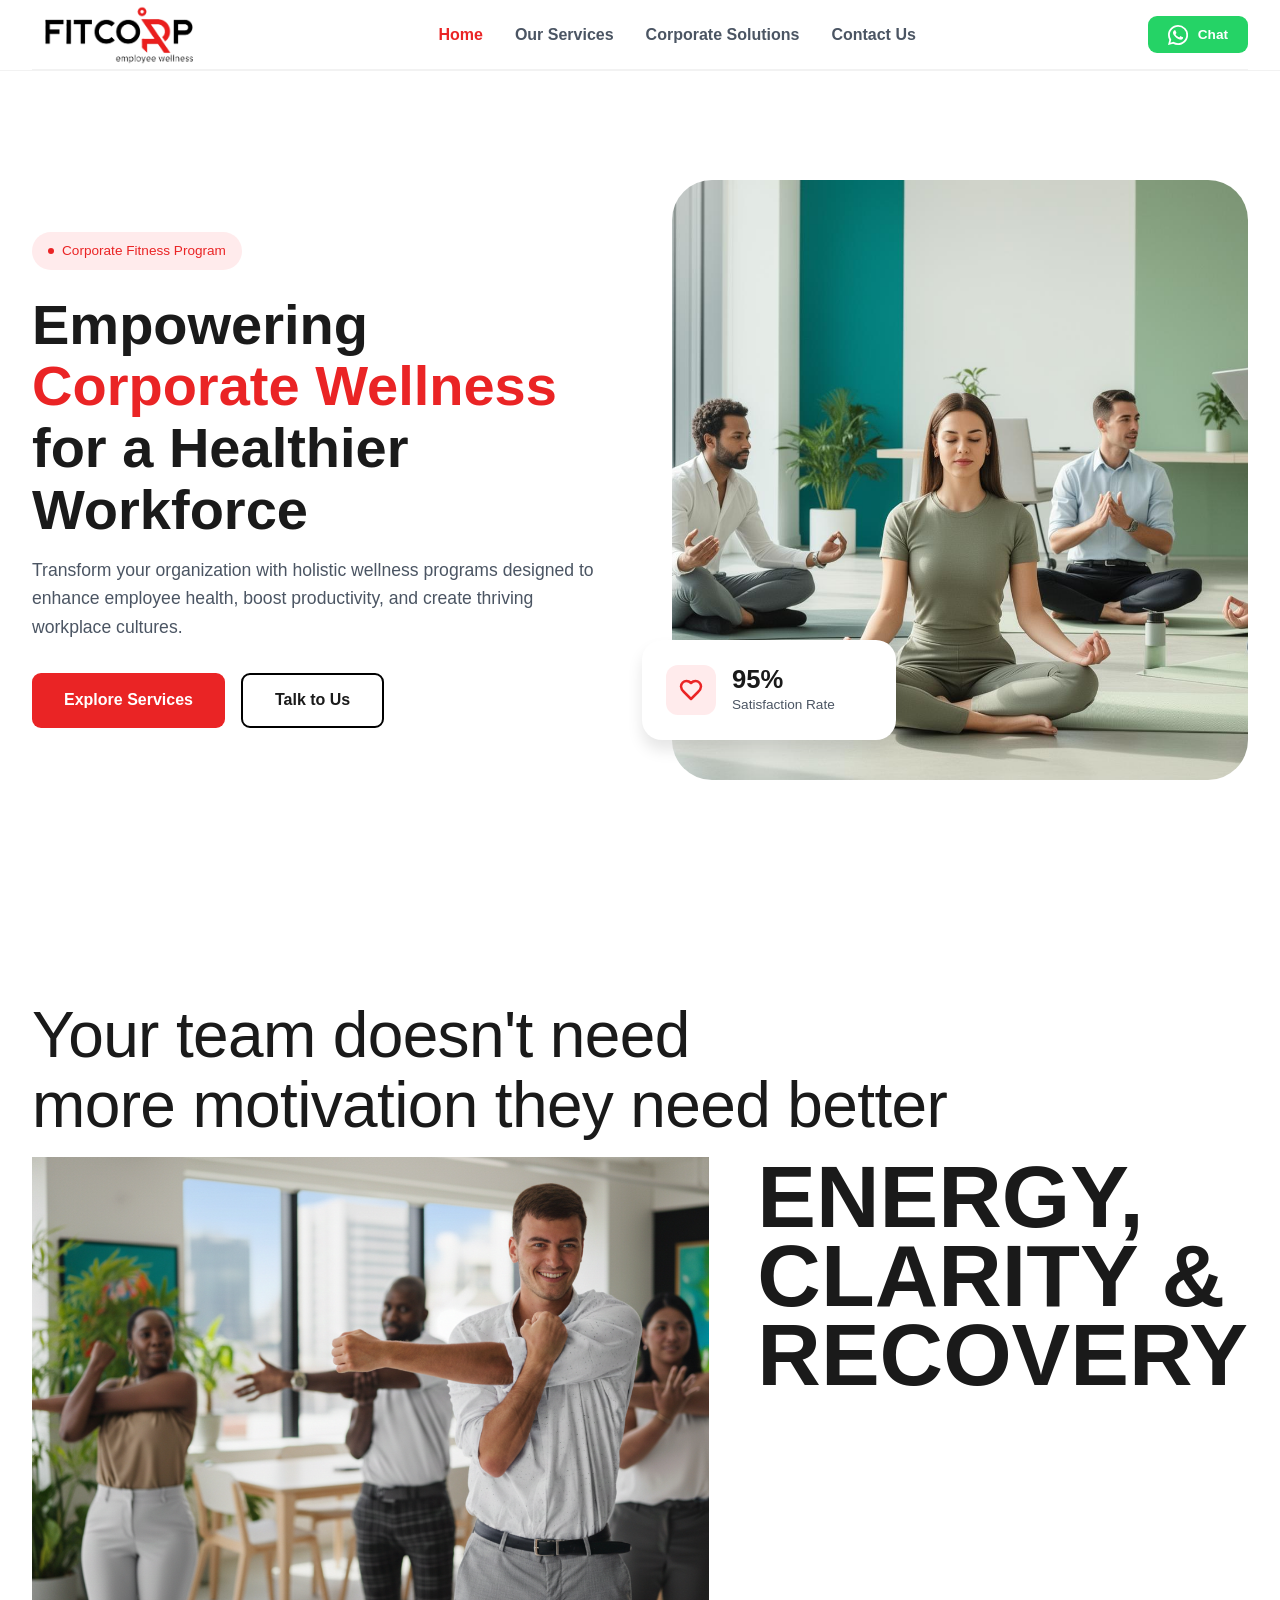
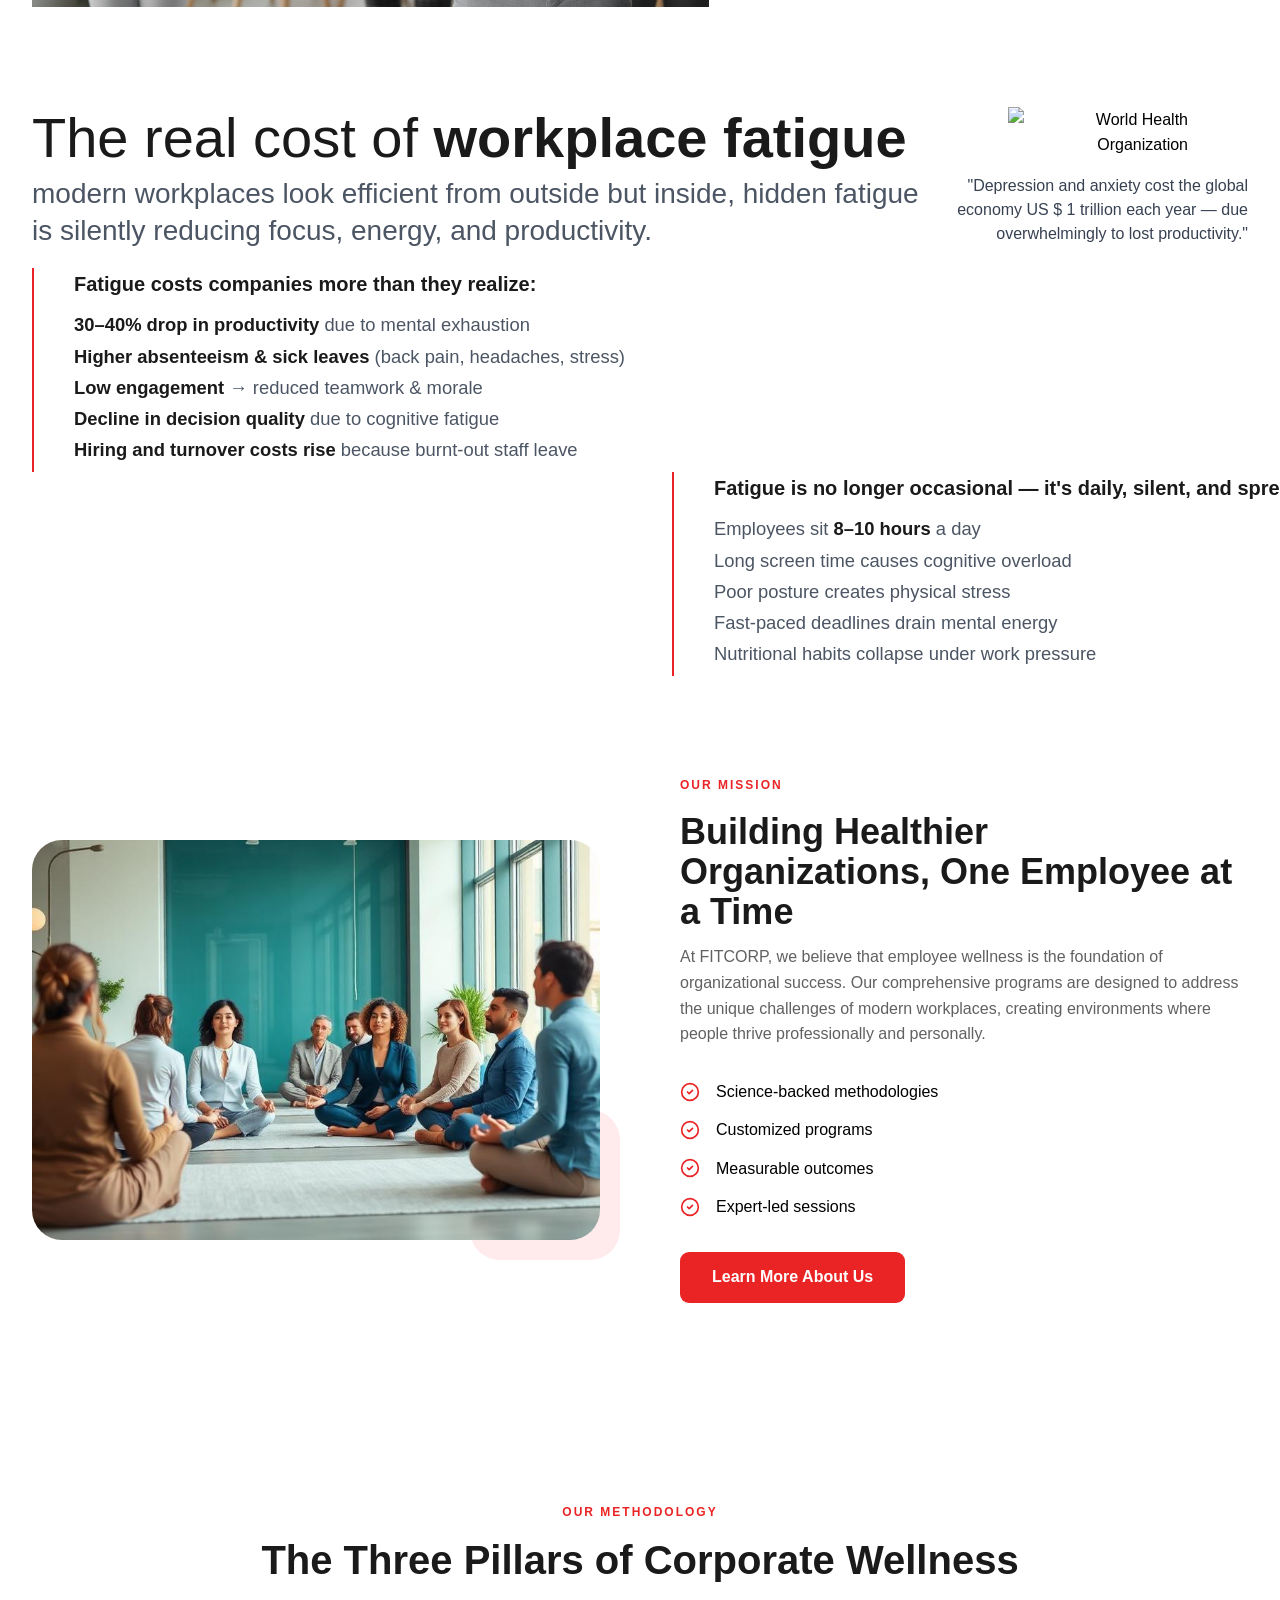
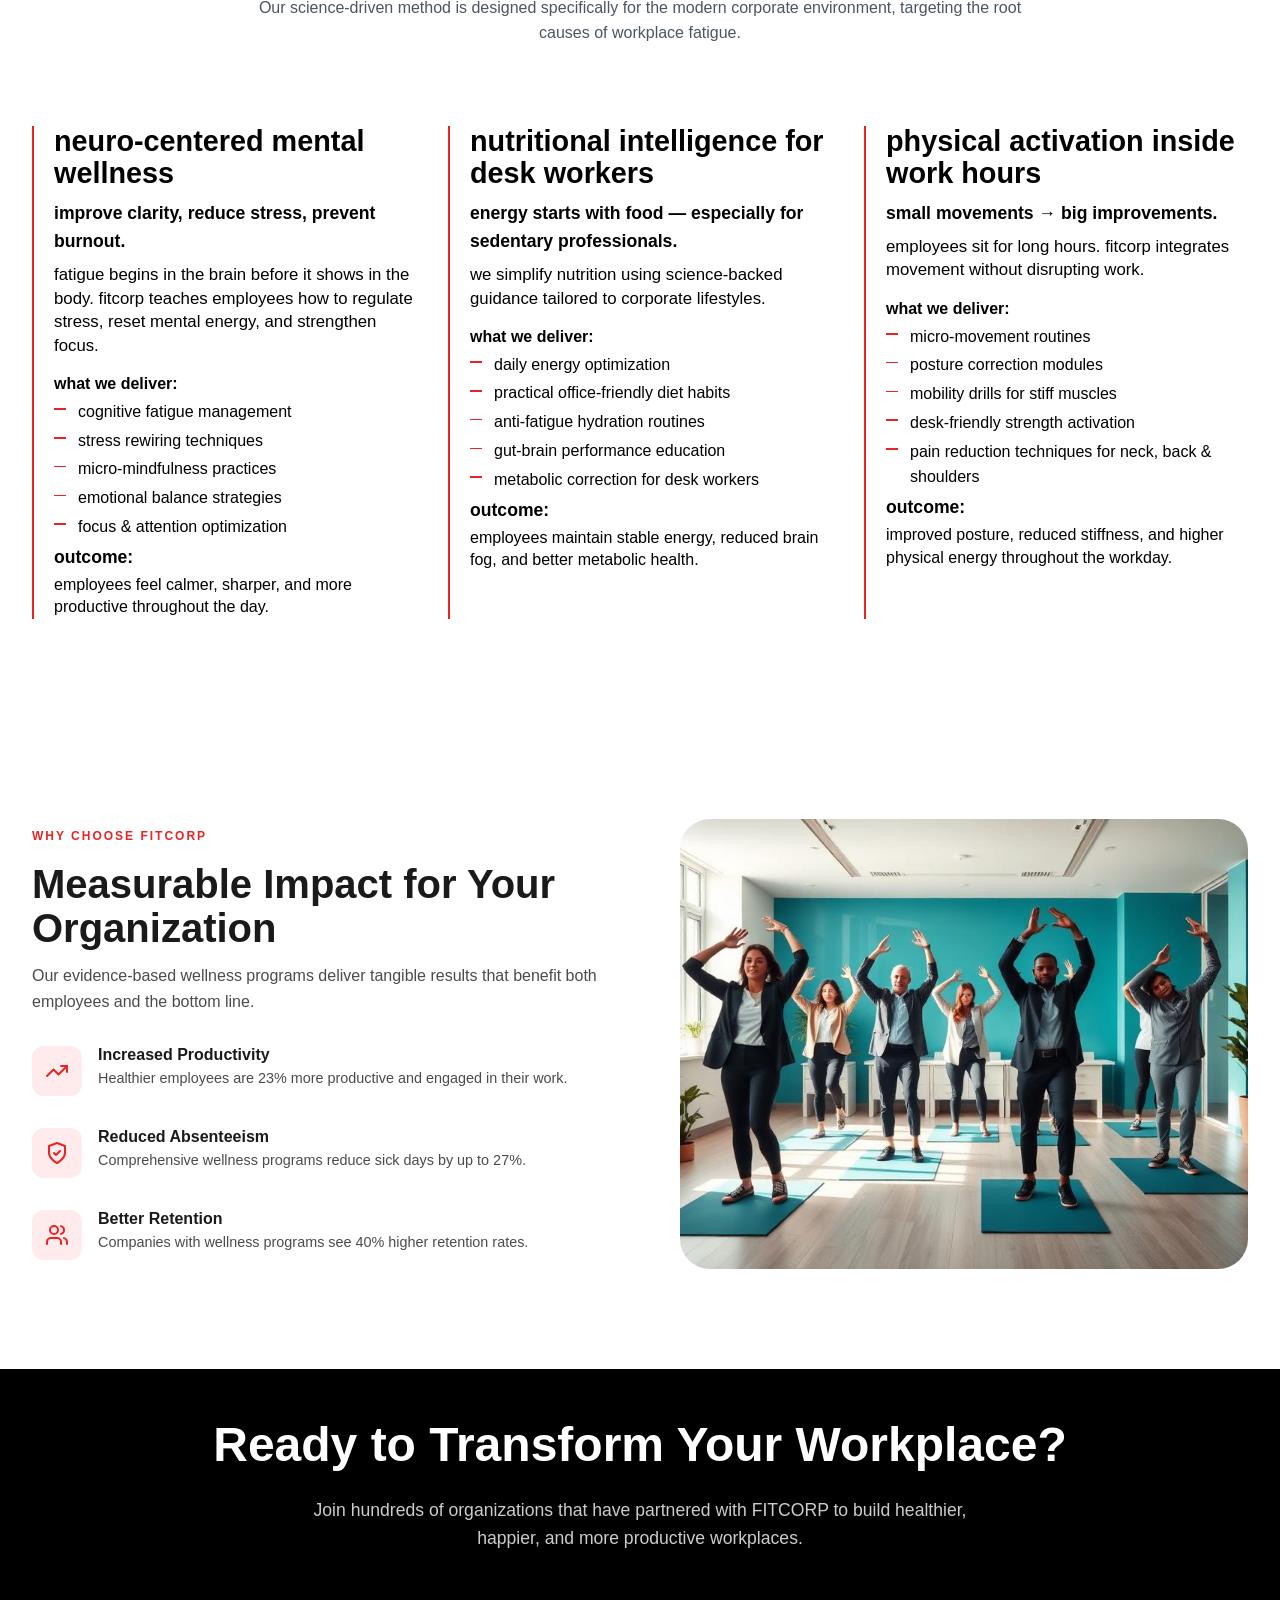
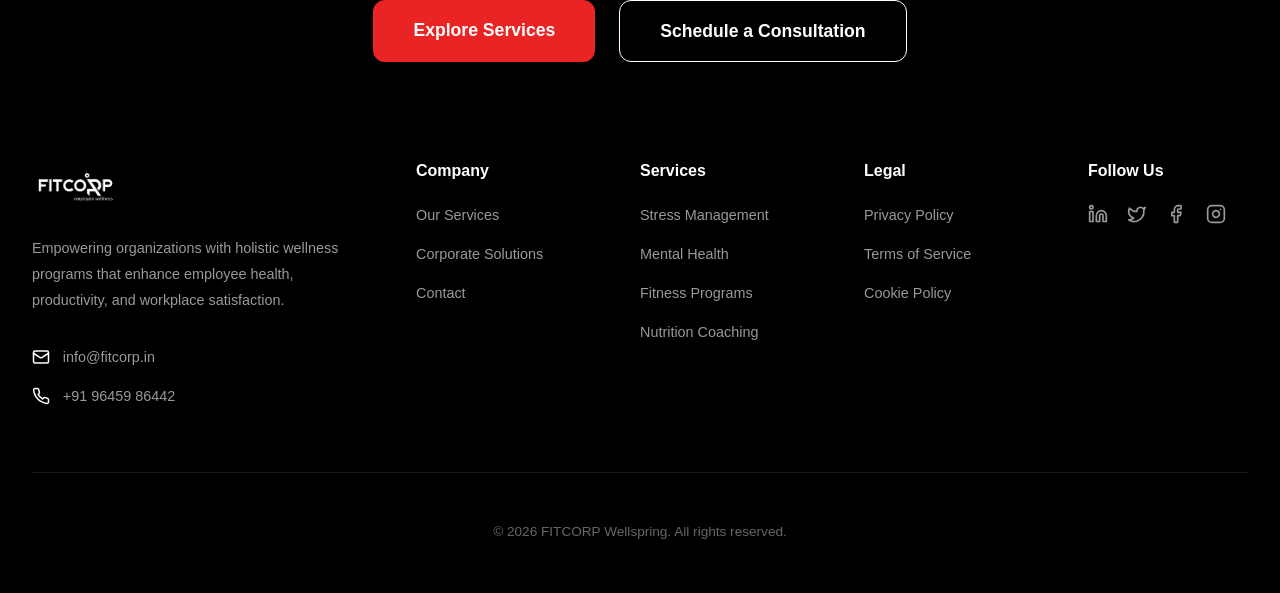
==== index.html @ 0a9ea5e2 "changes implemented" ====
<!DOCTYPE html>
<html lang="en">
  <head>
    <meta charset="UTF-8" />
    <meta name="viewport" content="width=device-width, initial-scale=1.0" />
    <title>FITCORP Wellspring | Premium Corporate Wellness</title>
    <meta
      name="description"
      content="Empowering Corporate Wellness for a healthier, more productive workforce. Holistic programs designed for thriving workplace cultures."
    />
    <link rel="preconnect" href="https://rsms.me/">
    <link rel="stylesheet" href="https://rsms.me/inter/inter.css">
    <link rel="stylesheet" href="index.css" />
  </head>
  <body>
    <!-- Header -->
    <header>
      <div class="container">
        <nav>
          <a href="#" class="logo">
           <img src="assets/logo.png" alt="FITCORP Wellspring Logo">
          </a>
                <ul class="nav-links" id="navLinks">
                    <li><a href="index.html" class="active">Home</a></li>
                     
                    <li><a href="services.html">Our Services</a></li>
                    <li><a href="corporate-solutions.html">Corporate Solutions</a></li>
                    <li><a href="contact.html">Contact Us</a></li>
                    <li class="mobile-only"><a href="https://wa.me/919645986442" class="whatsapp-btn" style="margin-top: 1rem;">
                        <svg xmlns="http://www.w3.org/2000/svg" width="20" height="20" viewBox="0 0 24 24" fill="currentColor"><path d="M17.472 14.382c-.297-.149-1.758-.867-2.03-.967-.273-.099-.471-.148-.67.15-.197.297-.767.966-.94 1.164-.173.199-.347.223-.644.075-.297-.15-1.255-.463-2.39-1.475-.883-.788-1.48-1.761-1.653-2.059-.173-.297-.018-.458.13-.606.134-.133.298-.347.446-.52.149-.174.198-.298.298-.497.099-.198.05-.371-.025-.52-.075-.149-.669-1.612-.916-2.207-.242-.579-.487-.5-.669-.51-.173-.008-.371-.01-.57-.01-.198 0-.52.074-.792.372-.272.297-1.04 1.016-1.04 2.479 0 1.462 1.065 2.875 1.213 3.074.149.198 2.096 3.2 5.077 4.487.709.306 1.262.489 1.694.625.712.227 1.36.195 1.871.118.571-.085 1.758-.719 2.006-1.413.248-.694.248-1.289.173-1.413-.074-.124-.272-.198-.57-.347m-5.421 7.403h-.004a9.87 9.87 0 01-5.031-1.378l-.361-.214-3.741.982.998-3.648-.235-.374a9.86 9.86 0 01-1.51-5.26c.001-5.45 4.436-9.884 9.888-9.884 2.64 0 5.122 1.03 6.988 2.898a9.825 9.825 0 012.893 6.994c-.003 5.45-4.437 9.884-9.885 9.884m8.413-18.297A11.815 11.815 0 0012.05 0C5.414 0 .018 5.393 0 12.031c0 2.122.541 4.194 1.571 6.042L0 24l6.102-1.601a11.75 11.75 0 005.944 1.601c.002 0 .004 0 .006 0 6.634 0 12.032-5.393 12.034-12.031a11.77 11.77 0 00-3.417-8.481"/></svg>
                        Chat
                    </a></li>
                </ul>
                <div class="menu-btn" id="menuBtn">
                    <svg xmlns="http://www.w3.org/2000/svg" width="24" height="24" viewBox="0 0 24 24" fill="none" stroke="currentColor" stroke-width="2" stroke-linecap="round" stroke-linejoin="round" class="lucide lucide-menu"><line x1="4" x2="20" y1="12" y2="12"/><line x1="4" x2="20" y1="6" y2="6"/><line x1="4" x2="20" y1="18" y2="18"/></svg>
                </div>
          <a href="https://wa.me/919645986442" class="whatsapp-btn">
            <svg xmlns="http://www.w3.org/2000/svg" width="20" height="20" viewBox="0 0 24 24" fill="currentColor"><path d="M17.472 14.382c-.297-.149-1.758-.867-2.03-.967-.273-.099-.471-.148-.67.15-.197.297-.767.966-.94 1.164-.173.199-.347.223-.644.075-.297-.15-1.255-.463-2.39-1.475-.883-.788-1.48-1.761-1.653-2.059-.173-.297-.018-.458.13-.606.134-.133.298-.347.446-.52.149-.174.198-.298.298-.497.099-.198.05-.371-.025-.52-.075-.149-.669-1.612-.916-2.207-.242-.579-.487-.5-.669-.51-.173-.008-.371-.01-.57-.01-.198 0-.52.074-.792.372-.272.297-1.04 1.016-1.04 2.479 0 1.462 1.065 2.875 1.213 3.074.149.198 2.096 3.2 5.077 4.487.709.306 1.262.489 1.694.625.712.227 1.36.195 1.871.118.571-.085 1.758-.719 2.006-1.413.248-.694.248-1.289.173-1.413-.074-.124-.272-.198-.57-.347m-5.421 7.403h-.004a9.87 9.87 0 01-5.031-1.378l-.361-.214-3.741.982.998-3.648-.235-.374a9.86 9.86 0 01-1.51-5.26c.001-5.45 4.436-9.884 9.888-9.884 2.64 0 5.122 1.03 6.988 2.898a9.825 9.825 0 012.893 6.994c-.003 5.45-4.437 9.884-9.885 9.884m8.413-18.297A11.815 11.815 0 0012.05 0C5.414 0 .018 5.393 0 12.031c0 2.122.541 4.194 1.571 6.042L0 24l6.102-1.601a11.75 11.75 0 005.944 1.601c.002 0 .004 0 .006 0 6.634 0 12.032-5.393 12.034-12.031a11.77 11.77 0 00-3.417-8.481"/></svg>
            Chat
          </a>
        </nav>
      </div>
    </header>

    <!-- Hero Section -->
    <section class="hero">
      <div class="container">
        <div class="hero-grid">
          <div class="hero-content">
            <div class="hero-badge">
              <span class="dot"></span>
              Corporate Fitness Program
            </div>
            <h1>
              Empowering
              <span class="text-primary">Corporate Wellness</span> for a
              Healthier Workforce
            </h1>
            <p style="font-size: 1.1rem; color: #4b5563; line-height: 1.6; max-width: 600px; margin-bottom: 2rem;">
Transform your organization with holistic wellness programs designed to enhance employee health, boost productivity, and create thriving workplace cultures.            </p>
            <div class="hero-btns">
              <a href="/services.html" class="btn btn-primary">Explore Services</a>
              <a href="/contact.html" class="btn btn-outline"
                >Talk to Us</a
              >
            </div>
          </div>
          <div class="hero-img-column" style="position: relative">
            <div class="hero-img-wrapper" style="border-radius: 40px; overflow: hidden; box-shadow: var(--shadow-xl);">
              <img
                src="assets/meditation.png"
                alt="Modern Corporate Office"
                class="hero-img"
                style="height: 600px; width: 100%; object-fit: cover;"
              />
            </div>
            
            <!-- Floating Card 1: Bottom Left -->
            <div class="floating-card" style="bottom: 40px; left: -30px;">
              <div class="stat-icon">
                <svg
                  xmlns="http://www.w3.org/2000/svg"
                  width="24"
                  height="24"
                  viewBox="0 0 24 24"
                  fill="none"
                  stroke="currentColor"
                  stroke-width="2.5"
                  stroke-linecap="round"
                  stroke-linejoin="round"
                  class="lucide lucide-heart"
                >
                  <path
                    d="M19 14c1.49-1.46 3-3.21 3-5.5A5.5 5.5 0 0 0 16.5 3c-1.76 0-3 .5-4.5 2-1.5-1.5-2.74-2-4.5-2A5.5 5.5 0 0 0 2 8.5c0 2.3 1.5 4.05 3 5.5l7 7Z"
                  />
                </svg>
              </div>
              <div style="min-width: 140px;">
                <p style="font-size: 1.6rem; font-weight: 800; margin: 0; color: #1a1a1a; line-height: 1.2;">
                  95%
                </p>
                <p style="font-size: 0.85rem; color: #4b5563; margin: 0; font-weight: 500;">
                  Satisfaction Rate
                </p>
              </div>
            </div>

            <!-- Floating Card 2: Top Right -->
            <!-- <div class="floating-card" style="top: 40px; right: -30px; bottom: auto; left: auto; animation-delay: -2s;">
              <div class="stat-icon" style="background: #ecfdf5; color: #059669;">
                <svg xmlns="http://www.w3.org/2000/svg" width="24" height="24" viewBox="0 0 24 24" fill="none" stroke="currentColor" stroke-width="2.5" stroke-linecap="round" stroke-linejoin="round" class="lucide lucide-check-circle-2"><path d="M12 22c5.523 0 10-4.477 10-10S17.523 2 12 2 2 6.477 2 12s4.477 10 10 10z"/><path d="m9 12 2 2 4-4"/></svg>
              </div>
              <div style="min-width: 140px;">
                <p style="font-size: 1.6rem; font-weight: 800; margin: 0; color: #1a1a1a; line-height: 1.2;">
                  500+
                </p>
                <p style="font-size: 0.85rem; color: #4b5563; margin: 0; font-weight: 500;">
                  Wellness Programs
                </p>
              </div>
            </div> -->
          </div>
        </div>
      </div>
    </section>

    <!-- Motivation Section -->
    <section class="motivation-section">
      <div class="container">
        <div class="motivation-header">
          <p class="motivation-subtitle">Your team doesn't need <br/> more motivation they need better</p>
        </div>
        <div class="motivation-grid">
          <div class="motivation-image-wrapper">
            <img src="assets/officeFitness.png" alt="Team Stretching" class="motivation-image" />
          </div>
          <div class="motivation-content">
            <h2 class="motivation-title">
              ENERGY,<br />
              CLARITY &<br />
              RECOVERY
            </h2>
          </div>
        </div>
        <!-- <div class="motivation-footer">
          <img src="assets/logo.png" alt="FITCORP Logo" class="motivation-small-logo" />
        </div> -->
      </div>
    </section>

    <!-- Fatigue Section -->
    <section class="fatigue-section">
      <div class="container">
        <div class="fatigue-grid">
          <div class="fatigue-main">
            <h1>The real cost of <span>workplace fatigue</span></h1>
            <p class="fatigue-subtitle">
              modern workplaces look efficient from outside but inside, hidden fatigue is silently reducing focus, energy, and productivity.
            </p>
            
            <div class="fatigue-content-block" style="width: 100%; flex-direction: column; display: flex; align-items: right; justify-content: right; align-self: right; justify-self: right;">
              <span class="block-title">Fatigue costs companies more than they realize:</span>
              <p><strong>30–40% drop in productivity</strong> due to mental exhaustion</p>
              <p><strong>Higher absenteeism & sick leaves</strong> (back pain, headaches, stress)</p>
              <p><strong>Low engagement</strong> &rarr; reduced teamwork & morale</p>
              <p><strong>Decline in decision quality</strong> due to cognitive fatigue</p>
              <p><strong>Hiring and turnover costs rise</strong> because burnt-out staff leave</p>
            </div>
          </div>
          
          <div class="fatigue-aside">
            <div class="who-box">
              <img src="https://upload.wikimedia.org/wikipedia/commons/thumb/c/c2/WHO_logo.svg/1200px-WHO_logo.svg.png" alt="World Health Organization" class="who-logo">
              <p class="who-quote">
                "Depression and anxiety cost the global economy US $ 1 trillion each year — due overwhelmingly to lost productivity."
              </p>
            </div>
            
          
          </div>
        </div>
        <div class="fatigue-content-block-2">
        <span class="block-title">Fatigue is no longer occasional — it's daily, silent, and spreading.</span>
        <p>Employees sit <strong>8–10 hours</strong> a day</p>
        <p>Long screen time causes cognitive overload</p>
        <p>Poor posture creates physical stress</p>
        <p>Fast-paced deadlines drain mental energy</p>
        <p>Nutritional habits collapse under work pressure</p>
      </div>
        </div>
    </section>

    <section id="about" class="section">
      <div class="container">
        <div class="mission-grid">
          <div class="mission-img-wrapper" style="position: relative">
            <img
              src="assets/meditation2.png"
              alt="Corporate Meditation"
              class="mission-img"
            />
            <div
              class="mission-decoration"
              style="
                position: absolute;
                bottom: -20px;
                right: -20px;
                width: 150px;
                height: 150px;
                background: var(--primary-light);
                border-radius: 30px;
                z-index: -1;
              "
            ></div>
          </div>
          <div class="mission-content">
            <span class="badge">Our Mission</span>
            <h2 class="mission-title">Building Healthier Organizations, One Employee at a Time</h2>
            <p class="mission-content-description text-muted">
             At FITCORP, we believe that employee wellness is the foundation of organizational success. Our comprehensive programs are designed to address the unique challenges of modern workplaces, creating environments where people thrive professionally and personally.
            </p>
            <ul class="check-list">
              <li class="check-item">
                <svg
                  xmlns="http://www.w3.org/2000/svg"
                  width="20"
                  height="20"
                  viewBox="0 0 24 24"
                  fill="none"
                  stroke="currentColor"
                  stroke-width="2"
                  stroke-linecap="round"
                  stroke-linejoin="round"
                  class="lucide lucide-check-circle-2"
                >
                  <path
                    d="M12 22c5.523 0 10-4.477 10-10S17.523 2 12 2 2 6.477 2 12s4.477 10 10 10z"
                  />
                  <path d="m9 12 2 2 4-4" />
                </svg>
                Science-backed methodologies
              </li>
              <li class="check-item">
                <svg
                  xmlns="http://www.w3.org/2000/svg"
                  width="20"
                  height="20"
                  viewBox="0 0 24 24"
                  fill="none"
                  stroke="currentColor"
                  stroke-width="2"
                  stroke-linecap="round"
                  stroke-linejoin="round"
                  class="lucide lucide-check-circle-2"
                >
                  <path
                    d="M12 22c5.523 0 10-4.477 10-10S17.523 2 12 2 2 6.477 2 12s4.477 10 10 10z"
                  />
                  <path d="m9 12 2 2 4-4" />
                </svg>
                Customized programs
              </li>
              <li class="check-item">
                <svg
                  xmlns="http://www.w3.org/2000/svg"
                  width="20"
                  height="20"
                  viewBox="0 0 24 24"
                  fill="none"
                  stroke="currentColor"
                  stroke-width="2"
                  stroke-linecap="round"
                  stroke-linejoin="round"
                  class="lucide lucide-check-circle-2"
                >
                  <path
                    d="M12 22c5.523 0 10-4.477 10-10S17.523 2 12 2 2 6.477 2 12s4.477 10 10 10z"
                  />
                  <path d="m9 12 2 2 4-4" />
                </svg>
                Measurable outcomes
              </li>
              <li class="check-item">
                <svg
                  xmlns="http://www.w3.org/2000/svg"
                  width="20"
                  height="20"
                  viewBox="0 0 24 24"
                  fill="none"
                  stroke="currentColor"
                  stroke-width="2"
                  stroke-linecap="round"
                  stroke-linejoin="round"
                  class="lucide lucide-check-circle-2"
                >
                  <path
                    d="M12 22c5.523 0 10-4.477 10-10S17.523 2 12 2 2 6.477 2 12s4.477 10 10 10z"
                  />
                  <path d="m9 12 2 2 4-4" />
                </svg>
                Expert-led sessions
              </li>
            </ul>
            <a href="/contact.html" class="btn btn-primary">Learn More About Us</a>
          </div>
        </div>
      </div>
    </section>

    <!-- Pillars Section -->
    <section id="pillars" class="section pillars">
      <div class="container">
        <div class="section-header">
          <span class="badge">Our Methodology</span>
          <h2>The Three Pillars of Corporate Wellness</h2>
          <p class="pillar-description" style="font-weight: 300; color: #4b5563;">
            Our science-driven method is designed specifically for the modern corporate environment, targeting the root causes of workplace fatigue.
          </p>
        </div>
        
        <div class="method-grid">
          <!-- Pillar 1: Mental Wellness -->
          <div class="method-block">
            <h3 class="method-header">neuro-centered mental wellness</h3>
            <span class="method-tagline">improve clarity, reduce stress, prevent burnout.</span>
            <p class="method-description">
              fatigue begins in the brain before it shows in the body. fitcorp teaches employees how to regulate stress, reset mental energy, and strengthen focus.
            </p>
            
            <span class="deliver-label">what we deliver:</span>
            <ul class="method-list">
              <li>cognitive fatigue management</li>
              <li>stress rewiring techniques</li>
              <li>micro-mindfulness practices</li>
              <li>emotional balance strategies</li>
              <li>focus & attention optimization</li>
            </ul>
            
            <div class="method-outcome-box">
              <span class="method-label">outcome:</span>
              <p class="method-outcome-text">employees feel calmer, sharper, and more productive throughout the day.</p>
            </div>
          </div>

          <!-- Pillar 2: Nutritional Intelligence -->
          <div class="method-block">
            <h3 class="method-header">nutritional intelligence for desk workers</h3>
            <span class="method-tagline">energy starts with food — especially for sedentary professionals.</span>
            <p class="method-description">
              we simplify nutrition using science-backed guidance tailored to corporate lifestyles.
            </p>
            
            <span class="deliver-label">what we deliver:</span>
            <ul class="method-list">
              <li>daily energy optimization</li>
              <li>practical office-friendly diet habits</li>
              <li>anti-fatigue hydration routines</li>
              <li>gut-brain performance education</li>
              <li>metabolic correction for desk workers</li>
            </ul>
            
            <div class="method-outcome-box">
              <span class="method-label">outcome:</span>
              <p class="method-outcome-text">employees maintain stable energy, reduced brain fog, and better metabolic health.</p>
            </div>
          </div>

          <!-- Pillar 3: Physical Activation -->
          <div class="method-block">
            <h3 class="method-header">physical activation inside work hours</h3>
            <span class="method-tagline">small movements &rarr; big improvements.</span>
            <p class="method-description">
              employees sit for long hours. fitcorp integrates movement without disrupting work.
            </p>
            
            <span class="deliver-label">what we deliver:</span>
            <ul class="method-list">
              <li>micro-movement routines</li>
              <li>posture correction modules</li>
              <li>mobility drills for stiff muscles</li>
              <li>desk-friendly strength activation</li>
              <li>pain reduction techniques for neck, back & shoulders</li>
            </ul>
            
            <div class="method-outcome-box">
              <span class="method-label">outcome:</span>
              <p class="method-outcome-text">improved posture, reduced stiffness, and higher physical energy throughout the workday.</p>
            </div>
          </div>
        </div>
      </div>
    </section>

    <!-- Benefits Section -->
    <section id="services" class="section">
      <div class="container">
        <div class="mission-grid">
          <div class="mission-content">
            <span class="badge">Why Choose FITCORP</span>
            <h2>Measurable Impact for Your Organization</h2>
            <p class="text-muted">
              Our evidence-based wellness programs deliver tangible results that
              benefit both employees and the bottom line.
            </p>
            <div style="margin-top: 2rem">
              <div style="display: flex; gap: 1rem; margin-bottom: 2rem">
                <div class="stat-icon" style="flex-shrink: 0">
                  <svg
                    xmlns="http://www.w3.org/2000/svg"
                    width="24"
                    height="24"
                    viewBox="0 0 24 24"
                    fill="none"
                    stroke="currentColor"
                    stroke-width="2"
                    stroke-linecap="round"
                    stroke-linejoin="round"
                    class="lucide lucide-trending-up"
                  >
                    <polyline points="22 7 13.5 15.5 8.5 10.5 2 17" />
                    <polyline points="16 7 22 7 22 13" />
                  </svg>
                </div>
                <div>
                  <h4 style="margin-bottom: 0.2rem">Increased Productivity</h4>
                  <p class="text-muted" style="font-size: 0.9rem">
                    Healthier employees are 23% more productive and engaged in
                    their work.
                  </p>
                </div>
              </div>
              <div style="display: flex; gap: 1rem; margin-bottom: 2rem">
                <div class="stat-icon" style="flex-shrink: 0">
                  <svg
                    xmlns="http://www.w3.org/2000/svg"
                    width="24"
                    height="24"
                    viewBox="0 0 24 24"
                    fill="none"
                    stroke="currentColor"
                    stroke-width="2"
                    stroke-linecap="round"
                    stroke-linejoin="round"
                    class="lucide lucide-shield"
                  >
                    <path d="M12 22s8-4 8-10V5l-8-3-8 3v7c0 6 8 10 8 10" />
                    <path d="m9 12 2 2 4-4" />
                  </svg>
                </div>
                <div>
                  <h4 style="margin-bottom: 0.2rem">Reduced Absenteeism</h4>
                  <p class="text-muted" style="font-size: 0.9rem">
                    Comprehensive wellness programs reduce sick days by up to
                    27%.
                  </p>
                </div>
              </div>
              <div style="display: flex; gap: 1rem">
                <div class="stat-icon" style="flex-shrink: 0">
                  <svg
                    xmlns="http://www.w3.org/2000/svg"
                    width="24"
                    height="24"
                    viewBox="0 0 24 24"
                    fill="none"
                    stroke="currentColor"
                    stroke-width="2"
                    stroke-linecap="round"
                    stroke-linejoin="round"
                    class="lucide lucide-users"
                  >
                    <path d="M16 21v-2a4 4 0 0 0-4-4H6a4 4 0 0 0-4 4v2" />
                    <circle cx="9" cy="7" r="4" />
                    <path d="M22 21v-2a4 4 0 0 0-3-3.87" />
                    <path d="M16 3.13a4 4 0 0 1 0 7.75" />
                  </svg>
                </div>
                <div>
                  <h4 style="margin-bottom: 0.2rem">Better Retention</h4>
                  <p class="text-muted" style="font-size: 0.9rem">
                    Companies with wellness programs see 40% higher retention
                    rates.
                  </p>
                </div>
              </div>
            </div>
          </div>
          <div class="mission-img-wrapper">
            <img
              src="assets/fitness.png"
              alt="Corporate Fitness"
              class="mission-img"
              style="height: 450px"
            />
          </div>
        </div>
      </div>
    </section>

    <!-- CTA Section -->
    <section id="contact" class="section cta" style="background-color: #000;">
      <div class="container">
        <h2>Ready to Transform Your Workplace?</h2>
        <p>
          Join hundreds of organizations that have partnered with FITCORP to build healthier, happier, and more productive workplaces.
        </p>
        <div class="cta-btns">
          <a href="services.html" class="btn btn-cta-primary">Explore Services</a>
          <a href="contact.html" class="btn btn-cta-outline">Schedule a Consultation</a>
        </div>
      </div>
    </section>

    <!-- Footer -->
    <footer>
      <div class="container">
        <div class="footer-grid">
          <div class="footer-col-main">
            <div class="footer-logo">
              <img src="assets/logo.png" alt="FITCORP Logo" style="filter: brightness(0) invert(1);">
            </div>
            <p class="footer-desc">
              Empowering organizations with holistic wellness programs that enhance employee health, productivity, and workplace satisfaction.
            </p>
            <div class="footer-contact">
              <div class="contact-item">
                <svg xmlns="http://www.w3.org/2000/svg" width="24" height="24" viewBox="0 0 24 24" fill="none" stroke="currentColor" stroke-width="2" stroke-linecap="round" stroke-linejoin="round" class="lucide lucide-mail"><rect width="20" height="16" x="2" y="4" rx="2"/><path d="m22 7-8.97 5.7a1.94 1.94 0 0 1-2.06 0L2 7"/></svg>
                  info@fitcorp.in
              </div>
              <div class="contact-item">
                <svg xmlns="http://www.w3.org/2000/svg" width="24" height="24" viewBox="0 0 24 24" fill="none" stroke="currentColor" stroke-width="2" stroke-linecap="round" stroke-linejoin="round" class="lucide lucide-phone"><path d="M22 16.92v3a2 2 0 0 1-2.18 2 19.79 19.79 0 0 1-8.63-3.07 19.5 19.5 0 0 1-6-6 19.79 19.79 0 0 1-3.07-8.67A2 2 0 0 1 4.11 2h3a2 2 0 0 1 2 1.72 12.84 12.84 0 0 0 .7 2.81 2 2 0 0 1-.45 2.11L8.09 9.91a16 16 0 0 0 6 6l1.27-1.27a2 2 0 0 1 2.11-.45 12.84 12.84 0 0 0 2.81.7A2 2 0 0 1 22 16.92z"/></svg>
                 +91 96459 86442
              </div>
               
            </div>
          </div>

          <div class="footer-col">
            <h4>Company</h4>
            <div class="footer-links">
                
              <a href="services.html">Our Services</a>
              <a href="corporate-solutions.html">Corporate Solutions</a>
              <a href="contact.html">Contact</a>
            </div>
          </div>

          <div class="footer-col">
            <h4>Services</h4>
            <div class="footer-links">
              <a href="#">Stress Management</a>
              <a href="#">Mental Health</a>
              <a href="#">Fitness Programs</a>
              <a href="#">Nutrition Coaching</a>
            </div>
          </div>

          <div class="footer-col">
            <h4>Legal</h4>
            <div class="footer-links">
              <a href="#">Privacy Policy</a>
              <a href="#">Terms of Service</a>
              <a href="#">Cookie Policy</a>
            </div>
          </div>

          <div class="footer-col">
            <h4>Follow Us</h4>
            <div class="social-links">
              <a href="#">
                <svg xmlns="http://www.w3.org/2000/svg" width="20" height="20" viewBox="0 0 24 24" fill="none" stroke="currentColor" stroke-width="2" stroke-linecap="round" stroke-linejoin="round" class="lucide lucide-linkedin"><path d="M16 8a6 6 0 0 1 6 6v7h-4v-7a2 2 0 0 0-2-2 2 2 0 0 0-2 2v7h-4v-7a6 6 0 0 1 6-6z"/><rect width="4" height="12" x="2" y="9"/><circle cx="4" cy="4" r="2"/></svg>
              </a>
              <a href="#">
                <svg xmlns="http://www.w3.org/2000/svg" width="20" height="20" viewBox="0 0 24 24" fill="none" stroke="currentColor" stroke-width="2" stroke-linecap="round" stroke-linejoin="round" class="lucide lucide-twitter"><path d="M22 4s-.7 2.1-2 3.4c1.6 10-9.4 17.3-18 11.6 2.2.1 4.4-.6 6-2C3 15.5.5 9.6 3 5c2.2 2.6 5.6 4.1 9 4-.9-4.2 4-6.6 7-3.8 1.1 0 3-1.2 3-1.2z"/></svg>
              </a>
              <a href="#">
                <svg xmlns="http://www.w3.org/2000/svg" width="20" height="20" viewBox="0 0 24 24" fill="none" stroke="currentColor" stroke-width="2" stroke-linecap="round" stroke-linejoin="round" class="lucide lucide-facebook"><path d="M18 2h-3a5 5 0 0 0-5 5v3H7v4h3v8h4v-8h3l1-4h-4V7a1 1 0 0 1 1-1h3z"/></svg>
              </a>
              <a href="#">
                <svg xmlns="http://www.w3.org/2000/svg" width="20" height="20" viewBox="0 0 24 24" fill="none" stroke="currentColor" stroke-width="2" stroke-linecap="round" stroke-linejoin="round" class="lucide lucide-instagram"><rect width="20" height="20" x="2" y="2" rx="5" ry="5"/><path d="M16 11.37A4 4 0 1 1 12.63 8 4 4 0 0 1 16 11.37z"/><line x1="17.5" x2="17.51" y1="6.5" y2="6.5"/></svg>
              </a>
            </div>
          </div>
        </div>

        <div class="footer-bottom">
          <p>© 2026 FITCORP Wellspring. All rights reserved.</p>
        </div>
      </div>
    </footer>
    <script>
        const menuBtn = document.getElementById('menuBtn');
        const navLinks = document.getElementById('navLinks');

        menuBtn.addEventListener('click', () => {
            navLinks.classList.toggle('active');
        });

        // Close menu when clicking outside
        document.addEventListener('click', (e) => {
            if (!menuBtn.contains(e.target) && !navLinks.contains(e.target)) {
                navLinks.classList.remove('active');
            }
        });
    </script>
  </body>
</html>
---- index.css ----
:root {
  font-family: Inter, sans-serif;
  font-feature-settings: 'liga' 1, 'calt' 1; /* fix for Chrome */
  --primary: #ea2425; /* fitcorp Red */
  --primary-light: #ffebec;
  --secondary: #1a1a1a;
  --text-main: #333333;
  --text-muted: #938e8e;
  --bg-light: #f7f7f7;
  --white: #ffffff;
  --glass: rgba(255, 255, 255, 0.8);
  --shadow-sm: 0 2px 4px rgba(0, 0, 0, 0.05);
  --shadow-md: 0 4px 6px rgba(0, 0, 0, 0.1);
  --shadow-lg: 0 10px 15px rgba(0, 0, 0, 0.1);
  --transition: all 0.3s ease;
}

@supports (font-variation-settings: normal) {
  :root { font-family: InterVariable, sans-serif; }
}

* {
  margin: 0;
  padding: 0;
  box-sizing: border-box;
}

.text-muted {
    color: var(--text-muted);
    font-weight: 300;
    color: #4c4b4b;
}

body {
  color: var(--text-main);
  background-color: var(--white);
  line-height: 1.6;
  overflow-x: hidden;
}

a {
  text-decoration: none;
  color: inherit;
  transition: var(--transition);
}

ul {
  list-style: none;
}

img {
  max-width: 100%;
  display: block;
}

.container {
  max-width: 1300px;
  margin: 0 auto;
  padding: 0 2rem;
}

/* Typography */
h1,
h2,
h3,
h4 {
  color: var(--secondary);
  line-height: 1.1;
}

h1 {
  font-size: 3.5rem;
  font-weight: 700;
  margin-bottom: 1rem;
}

h2 {
  font-size: 2.5rem;
  font-weight: 600;
  margin-bottom: 0.8rem;
}

h3 {
  font-size: 1.5rem;
  font-weight: 600;
  margin-bottom: 0.5rem;
}

.text-primary {
  color: var(--primary);
}

/* Buttons */
.btn {
  display: inline-flex;
  align-items: center;
  padding: 0.8rem 2rem;
  border-radius: 9px;
  font-weight: 600;
  font-size: 1rem;
  cursor: pointer;
  transition: var(--transition);
  border: none;
}
.get-started {
  display: inline-flex;
  align-items: center;
  padding: 0.5rem 1rem;
  border-radius: 9px;
  font-weight: 500;
  font-size: 0.8rem;
  cursor: pointer;
  transition: var(--transition);
  border: none;
  background-color: var(--primary);
  color: var(--white);
}

.get-started:hover {
  background-color: #ea2425;
  transform: translateY(-1px);
}

.whatsapp-btn {
  display: inline-flex;
  align-items: center;
  gap: 0.6rem;
  padding: 0.5rem 1.25rem;
  border-radius: 9px;
  font-weight: 600;
  font-size: 0.85rem;
  cursor: pointer;
  transition: var(--transition);
  background-color: #25D366; /* WhatsApp Green */
  color: white;
  text-decoration: none;
  border: none;
}

.whatsapp-btn:hover {
  background-color: #20BA5A;
  transform: translateY(-1px);
  box-shadow: 0 4px 12px rgba(37, 211, 102, 0.2);
  color: white;
}

.whatsapp-btn svg {
  fill: currentColor;
}

.btn-primary {
  background-color: var(--primary);
  color: var(--white);
}

.btn-primary:hover {
  background-color: #ea2425;
  transform: translateY(-2px);
  box-shadow: 0 5px 15px rgba(204, 31, 38, 0.3);
}

.btn-outline {
  background-color: transparent;
  color: var(--secondary);
  border: 2px solid #000000;
}

.btn-outline:hover {
  border-color: var(--primary);
  color: var(--primary);
}

.btn-white {
  background-color: var(--white);
  color: var(--primary);
}

.btn-white:hover {
  transform: translateY(-2px);
  box-shadow: var(--shadow-lg);
}

/* Header */
header {
  position: fixed;
  top: 0;
  left: 0;
  width: 100%;
  z-index: 1000;
  background: var(--glass);
  backdrop-filter: blur(10px);
  border-bottom: 1px solid rgba(0, 0, 0, 0.05);
}

nav {
  display: flex;
  justify-content: space-between;
  align-items: center;
  height: 70px;
  border-bottom: 1px solid rgba(0, 0, 0, 0.05);
}

.logo {
  display: flex;
  align-items: center;
}

.logo img {
  height: 100px; /* Base height for logo */
  width: auto;
  transition: var(--transition);
}

@media (max-width: 768px) {
  .logo img {
    height: 32px; /* Slightly smaller on mobile */
  }
}

.nav-links {
  display: flex;
  gap: 2rem;
  align-items: center;
}

.nav-links a {
  font-weight: 600;
  color: #4b5563;
}

.nav-links a:hover,
.nav-links a.active {
  color: var(--primary);
  font-weight: 700;
}

.menu-btn {
  display: none;
  cursor: pointer;
  color: #111827;
  transition: var(--transition);
}

.menu-btn:hover {
  color: var(--primary);
}

.mobile-only {
  display: none;
}

/* Hero Section */
.hero {
  padding-top: 160px;
  padding-bottom: 100px;
  background: white;
  min-height: 100vh;
  display: flex;
  align-items: center;
  position: relative;
  overflow: hidden;
}

.hero-grid {
  display: grid;
  grid-template-columns: 1fr 1fr;
  gap: 4rem;
  align-items: center;
}

.hero-badge {
  display: inline-flex;
  align-items: center;
  gap: 0.5rem;
  padding: 0.5rem 1rem;
  background: var(--primary-light);
  color: var(--primary);
  border-radius: 50px;
  font-size: 0.85rem;
  font-weight: 500;
  margin-bottom: 1.5rem;
}

.hero-badge .dot {
  width: 6px;
  height: 6px;
  background: var(--primary);
  border-radius: 50%;
  animation: pulse 2s infinite;
}

.hero-btns {
  display: flex;
  gap: 1rem;
  margin-top: 2rem;
}

.hero-img-wrapper {
  position: relative;
  border-radius: 30px;
  overflow: hidden;
  box-shadow: var(--shadow-lg);
}

.hero-img {
  width: 100%;
  height: 550px;
  object-fit: cover;
}

.floating-card {
  position: absolute;
  bottom: 30px;
  left: -20px;
  background: var(--white);
  padding: 1.5rem;
  border-radius: 20px;
  box-shadow: var(--shadow-lg);
  display: flex;
  align-items: center;
  gap: 1rem;
  animation: float 4s ease-in-out infinite;
}

.stat-icon {
  width: 50px;
  height: 50px;
  background: var(--primary-light);
  border-radius: 12px;
  display: flex;
  align-items: center;
  justify-content: center;
  color: var(--primary);
}

/* Motivation Section */
.motivation-section {
  background: var(--white);
  padding: 100px 0 0 0;
  color: var(--secondary);
  /* font-family: 'Outfit', sans-serif; */
}

.motivation-subtitle {
  font-size: 4rem;
  font-weight: 300;
  margin-bottom: 1rem;
  line-height: 1.1;
  max-width: fit-content;
  letter-spacing: -0.01em;
}

.motivation-grid {
  display: grid;
  grid-template-columns: 1.4fr 1fr;
  gap: 0;
  align-items: flex-start;
}

.motivation-image-wrapper {
  width: 100%;
}

.motivation-image {
  width: 100%;
  height: 450px;
  object-fit: cover;
  /* filter: grayscale(100%) contrast(1.2); */
}

.motivation-content {
  padding-left: 3rem;
}

.motivation-title {
  font-size: 5.5rem;
  font-weight: 800;
  line-height: 0.9;
  text-transform: uppercase;
  margin: 0;
  color: var(--secondary);
}

.motivation-footer {
  display: flex;
  justify-content: flex-end;
  margin-top: -40px;
  position: relative;
  z-index: 10;
}

.motivation-small-logo {
  height: 80px;
  width: auto;
  filter: grayscale(100%) brightness(0);
}

@media (max-width: 1200px) {
  .motivation-title {
    font-size: 5rem;
  }
  .motivation-subtitle {
    font-size: 2.5rem;
  }
}

@media (max-width: 992px) {
  .motivation-grid {
    grid-template-columns: 1fr;
    gap: 3rem;
  }
  .motivation-content {
    padding-left: 0;
  }
  .motivation-title {
    font-size: 4.5rem;
  }
  .motivation-footer {
    margin-top: 2rem;
  }
}

@media (max-width: 768px) {
  .motivation-subtitle {
    font-size: 2rem;
  }
  .motivation-title {
    font-size: 3.5rem;
  }
  .motivation-image {
    height: 400px;
  }
}

/* Mission Section */
.section {
  padding: 100px 0;
}

.mission-title {
  font-weight: 700;
  font-size: 2.25rem;
    line-height: 2.5rem;
}

.mission-grid {
  display: grid;
  grid-template-columns: 1fr 1fr;
  gap: 5rem;
  align-items: center;
}
.mission-content-description {
    font-weight: 400;
    color: rgb(98, 97, 97)
}

.mission-img {
  border-radius: 30px;
  overflow: hidden;
  height: 400px;
  width: 100%;
  object-fit: cover;
}

.badge {
  color: var(--primary);
  text-transform: uppercase;
  letter-spacing: 2px;
  font-weight: 700;
  font-size: 0.75rem;
  display: block;
  margin-bottom: 1rem;
}

.check-list {
  margin: 2rem 0;
  
}

.check-item {
  display: flex;
  align-items: center;
  gap: 1rem;
  margin-bottom: 0.8rem;
  font-weight: 300;
  color:#000000;
}

.check-item svg {
  color: var(--primary);
}

/* Pillars Section */
.pillars {
  padding: 100px 0;
  background: var(--white);
}

.section-header {
  text-align: center;
  max-width: 800px;
  margin: 0 auto 5rem;
}

.method-grid {
  display: grid;
  grid-template-columns: repeat(3, 1fr);
  gap: 2rem;
}

.method-block {
  border-left: 2px solid var(--primary);
  padding: 0 0 0 1.25rem;
  text-align: left;
}

.method-header {
  font-size: 1.8rem;
  font-weight: 700;
  color: #000000;
  line-height: 1.1;
  margin-bottom: 0.6rem;
}

.method-tagline {
  font-size: 1.1rem;
  font-weight: 700;
  color: #000000;
  margin-bottom: 0.5rem;
  display: block;
}

.method-description {
  font-size: 1.05rem;
  line-height: 1.4;
  color: #000000;
  margin-bottom: 1rem;
  font-weight: 300;
}

.method-label {
  font-size: 1.1rem;
  font-weight: 700;
  color: #000000;
  margin-bottom: 1rem;
  display: block;
}

.method-list {
  list-style: none;
  padding: 0;
  margin: 0 0 0 0;
}

.method-list li {
  font-size: 1rem;
  margin-bottom: 0.2rem;
  color: #000000;
  position: relative;
  padding-left: 1.5rem;
  font-weight: 300;
}

.method-list li::before {
  content: "";
  position: absolute;
  left: 0;
  top: 0.6rem;
  width: 12px;
  height: 1.5px;
  background: var(--primary);
}

.method-outcome-box {
  margin-top: auto;
}

.method-outcome-box .method-label {
  margin-bottom: 0.2rem;
}
.deliver-label {
  display: block;
  margin-bottom: 0.2rem;
  font-size: 1rem;
  color: #000000;
  line-height: 1.4;
  font-weight: 700; /* Matching the weight from method-label as requested */
}

.method-outcome-text {
  font-size: 1rem;
  color: #000000;
  line-height: 1.4;
  font-weight: 300;
}

@media (max-width: 1100px) {
  .method-grid {
    gap: 2rem;
  }
  .method-header {
    font-size: 1.8rem;
  }
}

@media (max-width: 992px) {
  .method-grid {
    grid-template-columns: 1fr;
    gap: 4rem;
  }
}

/* About Page Specific Styles */
.about-hero {
  padding: 200px  60px;
  text-align: center;
  background: var(--bg-light);
}

.about-hero h1 {
 font-size: 3.5rem;
  font-weight: 600;
  margin-bottom: 1.5rem;
  color: #111827;
  letter-spacing: -0.02em;
  line-height: 1.1;
}

.about-hero p {
  max-width: 800px;
   max-width: 680px;
  margin: 0 auto;
  font-size: 1.14rem;
  color: var(--text-muted);
  line-height: 1.5;
  font-weight: 300;
}

.story-section {
  padding: 60px 0;
}

.story-grid {
  display: grid;
  grid-template-columns: 1fr 1.2fr;
  gap: 6rem;
  align-items: center;
}

.story-content h2 {
  font-size: 3rem;
  margin-top: 1rem;
}

.story-content p {
  margin-bottom: 1.5rem;
  font-size: 1.05rem;
  line-height: 1.8;
}

.story-img-wrapper img {
  border-radius: 24px;
  box-shadow: var(--shadow-lg);
}

.vision-mission-grid {
  display: grid;
  grid-template-columns: 1fr 1fr;
  gap: 2rem;
  padding: 50px 0;
}

.vm-card {
  background: var(--white);
  padding: 3rem;
  border-radius: 20px;
  border: 1px solid rgba(0, 0, 0, 0.05);
  transition: var(--transition);
}

.vm-card:hover {
  transform: translateY(-5px);
  box-shadow: var(--shadow-lg);
}

.vm-icon {
  width: 50px;
  height: 50px;
  background: var(--primary-light);
  border-radius: 12px;
  display: flex;
  align-items: center;
  justify-content: center;
  color: var(--primary);
  margin-bottom: 2rem;
}

.vm-card h3 {
  font-size: 1.8rem;
  margin-bottom: 1rem;
}

.principles-section {
  padding: 60px 0;
  background: var(--white);
  text-align: center;
}

.principles-grid {
  display: grid;
  grid-template-columns: repeat(4, 1fr);
  gap: 2rem;
  margin-top: 4rem;
}

.principle-card {
  padding: 2.5rem 1.5rem;
  background: var(--bg-light);
  border-radius: 16px;
  transition: var(--transition);
}

.principle-card:hover {
  background: var(--white);
  box-shadow: var(--shadow-md);
}

.principle-icon {
  margin-bottom: 1.5rem;
  color: var(--primary);
}

.why-choose-about {
  padding: 80px 0;
  background: #fff5f5; /* Light peach/pink from image */
}

.why-about-grid {
  display: grid;
  grid-template-columns: 1.2fr 1fr;
  gap: 6rem;
  align-items: flex-start;
}

.why-about-list {
  margin: 2.5rem 0;
}

.why-about-item {
  display: flex;
  align-items: center;
  gap: 1rem;
  margin-bottom: 1.2rem;
  font-weight: 400;
  color: var(--text-main);
}

.why-about-item svg {
  color: var(--primary);
}

.about-stats-grid {
  display: grid;
  grid-template-columns: 1fr 1fr;
  gap: 1.5rem;
}

.about-stat-box {
  background: var(--white);
  padding: 2.5rem;
  border-radius: 16px;
  box-shadow: var(--shadow-sm);
}

.about-stat-box h2 {
  color: var(--primary);
  font-size: 2.5rem;
  margin-bottom: 0.5rem;
}

.vm-section {
  background: #f9fafb;
  padding: 80px 0;
}

.section-subtitle {
  color: #6b7280;
  margin-bottom: 3rem;
  font-weight: 300;
  font-size: 1.1rem;
}

.badge-check {
  background: #fdf2f2 !important;
  padding: 0.5rem 1rem !important;
  border-radius: 50px !important;
  text-transform: none !important;
  letter-spacing: normal !important;
  display: inline-flex !important;
}

.about-stat-box p {
  font-size: 0.9rem;
  color: var(--text-muted);
}

/* Services Page Styles */
.services-hero {
  padding: 200px  60px;
  background: var(--bg-light);
  text-align: center;
}

.badge-tag {
  display: inline-flex;
  align-items: center;
  padding: 0.45rem 1.1rem;
  background-color: #ffe8e8;
  color: var(--primary);
  border-radius: 50px;
  font-size: 0.98rem;
  font-weight: 300;
  margin-bottom: 1.8rem;
  text-transform: none;
  letter-spacing: 0.01em;
}

.services-hero h1 {
  font-size: 3.5rem;
  font-weight: 600;
  margin-bottom: 1.5rem;
  color: #111827;
  letter-spacing: -0.02em;
  line-height: 1.1;
}

.services-hero p {
  max-width: 680px;
  margin: 0 auto;
  font-size: 1.14rem;
  color: var(--text-muted);
  line-height: 1.5;
  font-weight: 300;
}

.service-row {
  padding: 90px 0;
}

.service-row.alternate {
  background: #f9fafb;
}

.service-grid {
  display: grid;
  grid-template-columns: 1fr 1fr;
  gap: 5rem;
  align-items: center;
}

.service-img img {
  width: 100%;
  border-radius: 24px;
  box-shadow: 0 15px 35px rgba(0, 0, 0, 0.05);
}

.icon-sq {
  width: 48px;
  height: 48px;
  background: #fef2f2;
  border-radius: 10px;
  display: flex;
  align-items: center;
  justify-content: center;
  color: var(--primary);
  margin-bottom: 1.8rem;
}

.service-content h2 {
  font-size: 2.2rem;
  font-weight: 700;
  margin-bottom: 1.2rem;
  color: #111827;
}

.service-content p {
  font-size: 0.95rem;
  line-height: 1.6;
  color: #4b5563;
  margin-bottom: 1.8rem;
  font-weight: 300;
}

.checklist {
  list-style: none;
  margin-bottom: 2rem;
}

.checklist li {
  display: flex;
  align-items: center;
  gap: 0.8rem;
  margin-bottom: 0.7rem;
  font-size: 0.95rem;
  color: #374151;
  font-weight: 300;
}

.checklist li svg {
  color: var(--primary);
  flex-shrink: 0;
}

.btn-service {
  display: inline-block;
  background: var(--primary);
  color: var(--white);
  padding: 0.7rem 1.5rem;
  border-radius: 8px;
  font-weight: 600;
  font-size: 0.9rem;
  transition: var(--transition);
}

.btn-service:hover {
  background: #b51c22;
  transform: translateY(-2px);
}

.custom-needs {
  display: flex;
  flex-direction: column;
  align-items: center;
   text-align: center;
  padding: 100px 0;
  background: #fbeaea;
}

.badge-tag.white-badge {
  background-color: var(--white);
  padding: 0.5rem 1.25rem;
  box-shadow: 0 2px 10px rgba(0, 0, 0, 0.03);
  margin-bottom: 2rem;
  }

.custom-needs h2 {
  font-size: 2.8rem;
  font-weight: 600;
  margin-bottom: 1.5rem;
  color: #111827;
}

.custom-needs p {
  max-width: 650px;
  margin: 0 auto 2rem;
  font-size: 1.05rem;
  color: #6b7280;
  line-height: 1.6;
  font-weight: 300;
}

.btn-cta-outline-dark {
  background-color: transparent;
  color: #111111;
  padding: 1rem 2.5rem;
  border: 1.5px solid #111111;
  border-radius: 12px;
  font-weight: 600;
  font-size: 1.1rem;
  display: inline-block;
  transition: var(--transition);
}

.btn-cta-outline-dark:hover {
  background-color: #111111;
  color: var(--white);
  transform: translateY(-2px);
}

/* CTA Section */
.cta {
  background: #111111;
  color: var(--white);
  text-align: center;
  padding: 50px 0 0 0;
}

.cta h2 {
  color: var(--white);
  font-size: 3rem;
  font-weight: 700;
  margin-bottom: 1.5rem;
}

.cta p {
  color: rgba(255, 255, 255, 0.8);
  font-size: 1.1rem;
  margin-bottom: 3rem;
  max-width: 700px;
  margin-left: auto;
  margin-right: auto;
  line-height: 1.6;
}

.cta-btns {
  display: flex;
  justify-content: center;
  gap: 1.5rem;
}

.btn-cta-primary {
  background-color: var(--primary);
  color: var(--white);
  padding: 1rem 2.5rem;
  border-radius: 12px;
  font-weight: 600;
  font-size: 1.1rem;
  display: inline-block;
}

.btn-cta-primary:hover {
  background-color: #e6232b;
  transform: translateY(-2px);
}

.btn-cta-outline {
  background-color: transparent;
  color: var(--white);
  padding: 1rem 2.5rem;
  border: 1.5px solid var(--white);
  border-radius: 12px;
  font-weight: 600;
  font-size: 1.1rem;
  display: inline-block;
}

.btn-cta-outline:hover {
  background-color: var(--white);
  color: #111111;
  transform: translateY(-2px);
}

/* Footer Section */
footer {
  background: #000;
  color: var(--white);
  padding: 100px 0 50px;
}

.footer-grid {
  display: grid;
  grid-template-columns: 2fr 1fr 1fr 1fr 1fr;
  gap: 4rem;
  margin-bottom: 4rem;
}

.footer-logo img {
  height: 50px;
  margin-bottom: 1.5rem;
}

.footer-desc {
  color: rgba(255, 255, 255, 0.6);
  font-size: 0.9rem;
  line-height: 1.8;
  margin-bottom: 2rem;
  max-width: 320px;
}

.footer-contact {
  display: flex;
  flex-direction: column;
  gap: 1rem;
}

.contact-item {
  display: flex;
  align-items: center;
  gap: 0.8rem;
  color: rgba(255, 255, 255, 0.6);
  font-size: 0.9rem;
}

.contact-item svg {
  width: 18px;
  height: 18px;
  color: var(--white);
}

.footer-col h4 {
  color: var(--white);
  font-size: 1rem;
  font-weight: 600;
  margin-bottom: 1.5rem;
}

.footer-links {
  display: flex;
  flex-direction: column;
  gap: 1rem;
}

.footer-links a {
  color: rgba(255, 255, 255, 0.6);
  font-size: 0.9rem;
  transition: var(--transition);
}

.footer-links a:hover {
  color: var(--primary);
}

.social-links {
  display: flex;
  gap: 1.2rem;
}

.social-links a {
  color: rgba(255, 255, 255, 0.6);
  transition: var(--transition);
}

.social-links a:hover {
  color: var(--white);
}

.footer-bottom {
  text-align: center;
  padding-top: 3rem;
  border-top: 1px solid rgba(255, 255, 255, 0.1);
}

.footer-bottom p {
  color: rgba(255, 255, 255, 0.4);
  font-size: 0.85rem;
}

/* ==========================================================================
   Responsive Design
   ========================================================================== */

/* Large Tablets (1024px) */
@media (max-width: 1024px) {
  .container {
    max-width: 900px;
    padding: 0 2rem;
  }

  .hero-grid, 
  .mission-grid, 
  .service-grid, 
  .why-about-grid,
  .story-grid {
    gap: 3rem;
  }

  h1 { font-size: 3rem; }
  .hero-img { height: 450px; }
  
  .footer-grid {
    grid-template-columns: 1.5fr 1fr 1fr;
    gap: 3rem;
  }
}

/* Medium Tablets & Mobile (768px) */
/* ==========================================================================
   Responsive Design - Professional Standards
   ========================================================================== */

/* Large Tablets / Small Laptops (1024px) */
@media (max-width: 1024px) {
  .container {
    padding: 0 3rem;
  }

  .section {
    padding: 80px 0;
  }

  h1 { font-size: 3.2rem; }
  h2 { font-size: 2.2rem; }

  .hero-grid, .mission-grid, .service-grid, .story-grid {
    gap: 4rem;
  }

  .hero-img { height: 500px; }
  
  .hero-grid, .mission-grid, .service-grid, .story-grid, .why-about-grid, .vision-mission-grid {
    gap: 3.2rem;
  }

  .principles-grid {
    grid-template-columns: repeat(2, 1fr);
  }

  .footer-grid {
    grid-template-columns: repeat(3, 1fr);
    gap: 2.5rem;
  }
}

/* Tablets (768px) */
@media (max-width: 768px) {
  header {
    padding: 0.5rem 0;
  }

  nav {
    height: 60px;
  }

  .menu-btn {
    display: block;
    font-size: 1.5rem;
    z-index: 1001;
  }

  .nav-links {
    display: none;
    position: fixed;
    top: 0;
    left: 0;
    width: 100%;
    height: 100vh;
    background: var(--white);
    flex-direction: column;
    justify-content: center;
    align-items: center;
    gap: 2rem;
    z-index: 1000;
  }

  .nav-links.active {
    display: flex;
  }

  .mobile-only {
    display: block;
  }
  
  .mobile-only .whatsapp-btn {
    display: inline-flex;
    width: 100%;
    justify-content: center;
    margin-top: 1rem;
  }

  nav > .whatsapp-btn, .get-started {
    display: none;
  }

  /* Structural Changes */
  .section, .vm-section, .principles-section, .why-choose-about {
    padding: 60px 0;
  }

  .hero {
    padding-top: 100px;
    padding-bottom: 40px;
    text-align: center;
    min-height: auto;
  }

  .hero-grid, .mission-grid, .service-grid, .story-grid, .why-about-grid, .vision-mission-grid {
    grid-template-columns: 1fr;
    gap: 3rem;
  }

  .services-hero { padding: 120px 0 60px; }
  .services-hero h1 { font-size: 2.8rem; }
  .service-row { padding: 60px 0; }
  .icon-sq { margin-bottom: 1.25rem; }
  .service-content h2 { font-size: 1.8rem; }

  .about-stats-grid {
    grid-template-columns: repeat(2, 1fr);
    gap: 1.5rem;
  }

  .principles-grid {
    grid-template-columns: 1fr;
    gap: 2rem;
  }

  .hero-content p {
    margin: 0 auto 2rem;
  }

  .hero-btns {
    justify-content: center;
  }

  .mission-img-wrapper, .service-img, .story-img-wrapper {
    order: -1;
  }

  .hero-img, .mission-img {
    height: 400px;
  }

  .floating-card {
    position: relative;
    left: 0;
    bottom: 0;
    margin: -30px auto 0;
    width: 260px;
    transform: none !important;
    animation: none;
    z-index: 5;
    box-shadow: 0 15px 30px rgba(0,0,0,0.1);
  }

  .cta-btns {
    flex-direction: column;
    gap: 1rem;
    align-items: center;
  }

  .stats-grid {
    grid-template-columns: repeat(2, 1fr);
    gap: 2.5rem;
  }

  .pillars-grid {
    grid-template-columns: repeat(2, 1fr);
    gap: 1.5rem;
  }

  .footer-grid {
    grid-template-columns: 1fr;
    text-align: center;
  }

  .footer-desc, .footer-contact {
    margin: 0 auto;
  }

  .social-links {
    justify-content: center;
  }
}

/* Mobile (480px) */
@media (max-width: 480px) {
  .container {
    padding: 0 1.25rem;
  }

  .section {
    padding: 40px 0;
  }

  h1 { 
    font-size: 2.1rem; 
    line-height: 1.2;
    margin-bottom: 1rem;
  }
  
  h2 { 
    font-size: 1.7rem; 
    line-height: 1.2;
    margin-bottom: 0.8rem;
  }

  h3 {
    font-size: 1.4rem;
  }

  .hero {
    padding-top: 100px;
    padding-bottom: 40px;
  }

  .hero-badge {
    padding: 0.35rem 0.75rem;
    font-size: 0.7rem;
    margin-bottom: 1rem;
  }

  .hero-content p {
    font-size: 0.95rem;
    line-height: 1.5;
    margin-bottom: 1.5rem;
  }

  .hero-btns, .cta-btns {
    flex-direction: column;
    gap: 0.75rem;
  }

  .btn, .btn-cta-primary, .btn-cta-outline, .btn-proposal-red, .btn-proposal-outline {
    width: 100%;
    padding: 0.75rem 1.5rem !important;
    font-size: 0.95rem;
    justify-content: center;
    border-radius: 10px;
    display: inline-flex;
  }

  .hero-img, .mission-img {
    height: 280px !important;
    border-radius: 20px;
  }

  .floating-card {
    width: 220px;
    padding: 0.8rem;
    margin-top: -20px;
  }

  .stat-icon {
    width: 35px;
    height: 35px;
  }

  .floating-card p:first-child {
    font-size: 1.2rem !important;
  }

  .floating-card p:last-child {
    font-size: 0.75rem !important;
  }

  .stats-grid {
    grid-template-columns: 1fr;
    gap: 1.5rem;
  }

  .stat-item h2 {
    font-size: 2.4rem;
  }

  .pillars-grid {
    grid-template-columns: 1fr;
    gap: 1rem;
  }

  .pillar-card {
    padding: 1.5rem 1rem;
  }

  .cta h2, .custom-needs h2 {
    font-size: 1.5rem;
  }

  .services-hero {
    padding: 80px 0 40px;
  }

  .services-hero h1 {
    font-size: 1.8rem;
    margin-bottom: 0.75rem;
  }

  .badge-tag {
    padding: 0.3rem 0.6rem;
    font-size: 0.7rem;
    margin-bottom: 0.75rem;
  }

  .services-hero p, .custom-needs p {
    font-size: 0.88rem;
    line-height: 1.4;
    margin-bottom: 1.25rem;
  }

  .service-row, .custom-needs {
    padding: 35px 0;
  }

  .service-content h2 {
    font-size: 1.45rem !important;
    margin-bottom: 0.5rem;
  }

  .service-content p {
    font-size: 0.88rem;
    margin-bottom: 1rem;
  }

  .service-img img {
    height: 220px !important;
    object-fit: cover;
  }

  .icon-sq {
    width: 36px;
    height: 36px;
    margin-bottom: 0.75rem;
  }

  .checklist li {
    font-size: 0.85rem !important;
    margin-bottom: 0.5rem;
  }

  .btn-service {
    padding: 0.6rem 1.2rem;
    font-size: 0.85rem;
  }

  .about-stats-grid {
    grid-template-columns: 1fr;
    gap: 1.25rem;
  }

  .vm-card {
    padding: 2rem;
  }

  .cta p {
    font-size: 0.88rem;
    margin-bottom: 1.5rem;
  }

  .footer-grid {
    gap: 2rem;
  }

  .about-hero {
    padding: 80px 0 40px;
  }

  .about-hero h1 {
    font-size: 2.1rem;
    margin-bottom: 1rem;
  }

  .vm-section, .principles-section, .why-choose-about {
    padding: 40px 0;
  }

  .vm-card {
    padding: 1.5rem;
  }

  .vm-card h3 {
    font-size: 1.3rem;
  }

  .principle-card {
    padding: 1.25rem 1rem;
  }

  .principle-card h4 {
    font-size: 1.1rem;
  }

  .story-img-wrapper img {
    height: 280px !important;
    object-fit: cover;
  }

  .about-stat-box {
    padding: 1.5rem;
    text-align: center;
  }

  .about-stat-box h2 {
    font-size: 2.2rem;
  }

  .story-content h2 {
    font-size: 1.6rem !important;
    margin-bottom: 1rem;
  }

  .story-content p {
    font-size: 0.9rem;
    line-height: 1.5;
    margin-bottom: 1rem;
  }

  .story-img-wrapper img {
    height: 220px !important;
    object-fit: cover;
  }

  .mission-decoration {
    width: 60px !important;
    height: 60px !important;
    bottom: -10px !important;
    right: -10px !important;
    border-radius: 12px !important;
  }
}

/* Extra Small Screens (360px) */
@media (max-width: 360px) {
  h1, .about-hero h1 { font-size: 1.8rem; }
  h2 { font-size: 1.5rem; }
  .hero-img, .mission-img, .story-img-wrapper img { height: 200px !important; }
  .story-content h2 { font-size: 1.4rem !important; }
  .story-content p { font-size: 0.85rem; }
  .mission-decoration {
    display: none !important;
  }
  .stat-item h2, .about-stat-box h2 {
    font-size: 1.8rem !important;
  }
  .stat-item p, .about-stat-box p {
    font-size: 0.8rem !important;
  }
}


/* Fatigue Section */
.fatigue-section {
  padding: 100px 0 0 0;
  background: var(--white);
  color: #000000;
}

.fatigue-grid {
  display: grid;
  grid-template-columns: 1.5fr 0.5fr;
  gap: 1rem;
  align-items: flex-start;
}

.fatigue-main h1 {
  font-size: 3.5rem;
  font-weight: 300;
  margin-bottom: 0.5rem;
  line-height: 1.1;
  /* text-transform: lowercase; */
  color: var(--secondary);
}

.fatigue-main h1 span {
  font-weight: 800;
}

.fatigue-subtitle {
  font-size: 1.75rem;
  font-weight: 300;
  color: #4b5563;
  margin-bottom: 1.2rem;
  line-height: 1.3;
}
.fatigue-content-block-2{
margin-left: 40rem;
}

.fatigue-content-block , .fatigue-content-block-2{
  display: flex;
  flex-direction: column;
  justify-content: right;
  justify-items: right;
  width: 100%;
  padding: 0rem 0 0rem 2.5rem;
  border-left: 2px solid var(--primary);
  margin-bottom: 0rem;
}

.fatigue-content-block p , .fatigue-content-block-2 p{
  font-size: 1.15rem;
  margin-bottom: 0.8rem;
  font-weight: 300;
  color: #4b5563;
  line-height: 1;
}

.fatigue-content-block p strong , .fatigue-content-block-2 p strong{
  font-weight: 700;
  color: var(--secondary);
}

.fatigue-content-block .block-title , .fatigue-content-block-2 .block-title {
  font-size: 1.25rem;
  font-weight: 700;
  color: var(--secondary);
  margin-bottom: 1rem;
  display: block;
}

.fatigue-aside {
  display: flex;
  flex-direction: column;
  gap: 18rem;
  text-align: right;
}

.who-box {
  display: flex;
  flex-direction: column;
  align-items: center;
  justify-content: end;
  justify-items: end;
  justify-self: end;
}

.who-logo {
  max-width: 180px;
  height: auto;
  margin-bottom: 1rem;
  
}

.who-quote {
  font-size: 1rem;
  color: #374151;
  max-width: 320px;
  line-height: 1.5;
  font-weight: 400;
  position: relative;
}

/* .who-quote::before {
  content: "“";
  position: absolute;
  left: -20px;
  top: -5px;
  font-size: 2rem;
  color: var(--primary);
  opacity: 0.3;
} */

.fatigue-aside .fatigue-content-block ,.fatigue-content-block-2 {
  text-align: left;
  background: transparent;
  padding: 0rem 0 0rem 2.5rem;
}

@media (max-width: 992px) {
  .fatigue-grid {
    grid-template-columns: 1fr;
    gap: 3rem;
  }
  .fatigue-aside {
    text-align: left;
    align-items: flex-start;
  }
  .who-box {
    align-items: flex-start;
  }
  .who-quote {
    margin-left: 0;
    text-align: left;
  }
  .fatigue-main h1 {
    font-size: 2.5rem;
  }
}
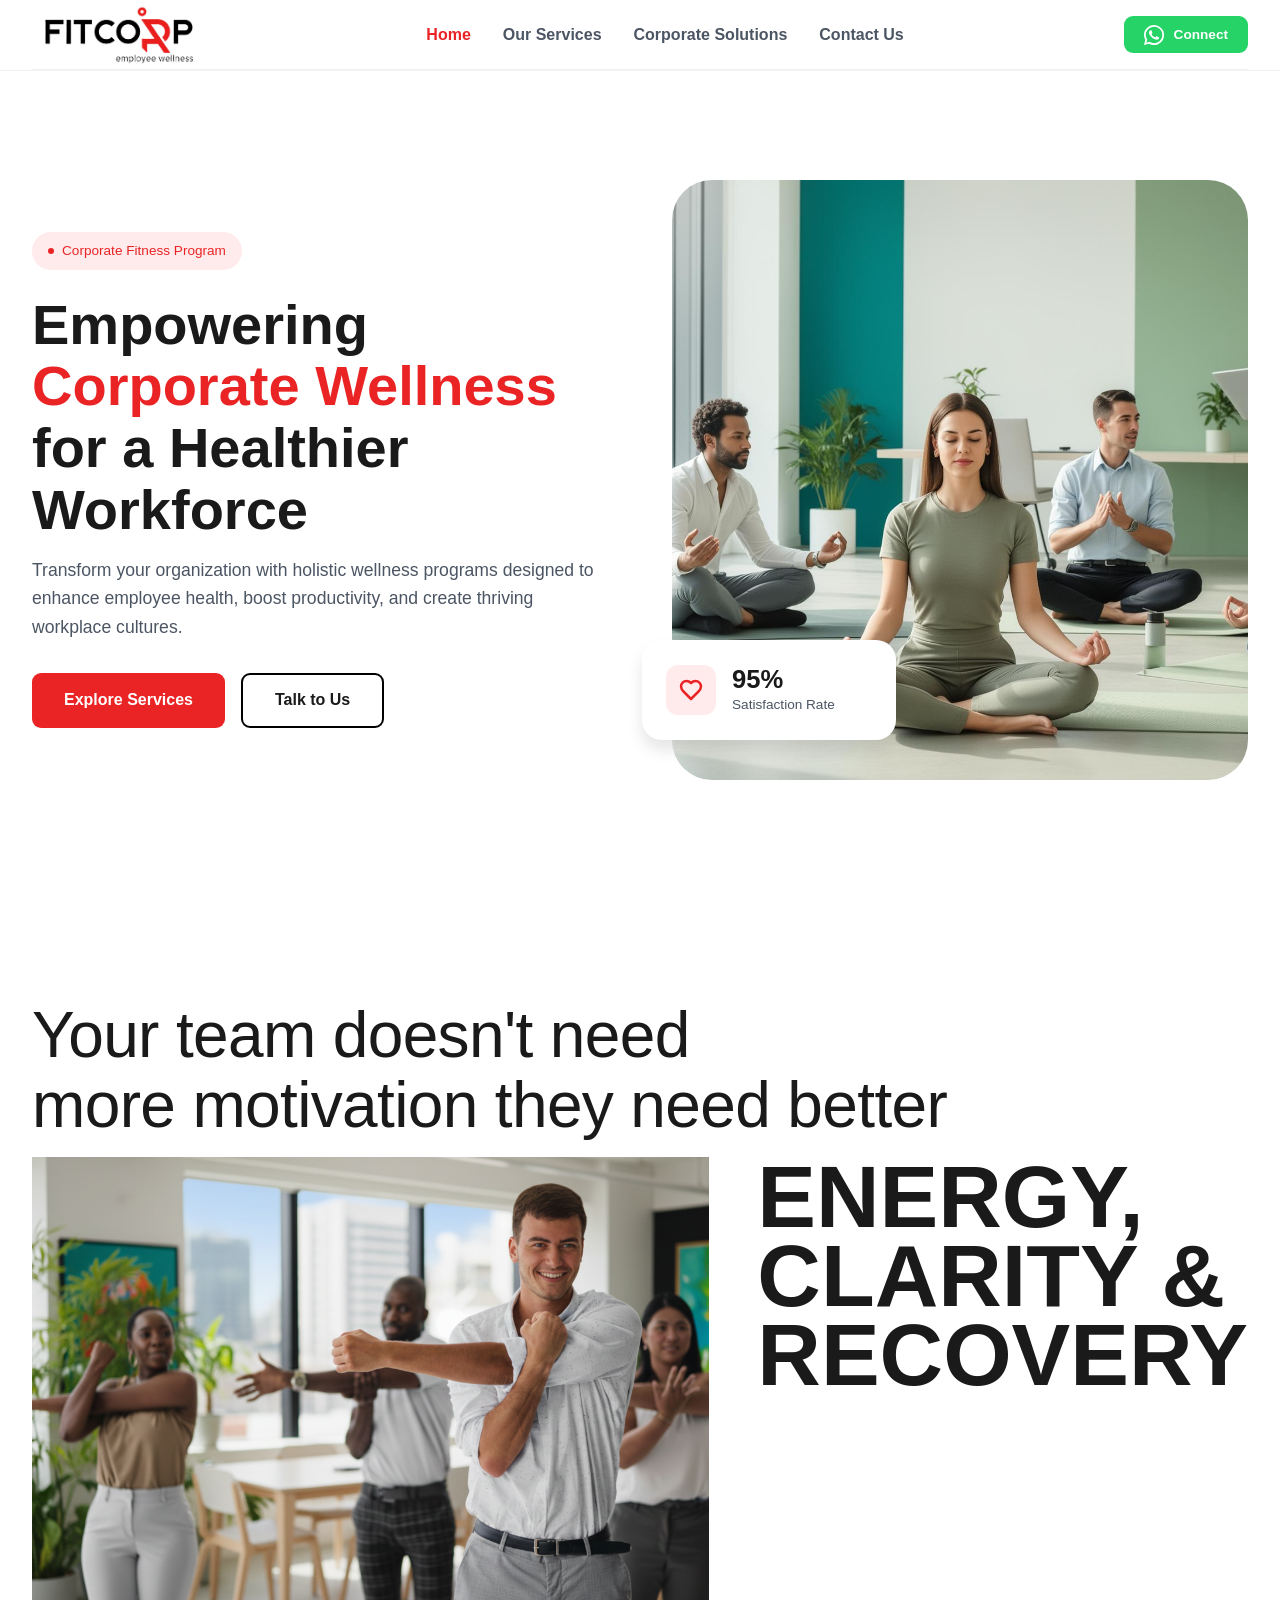
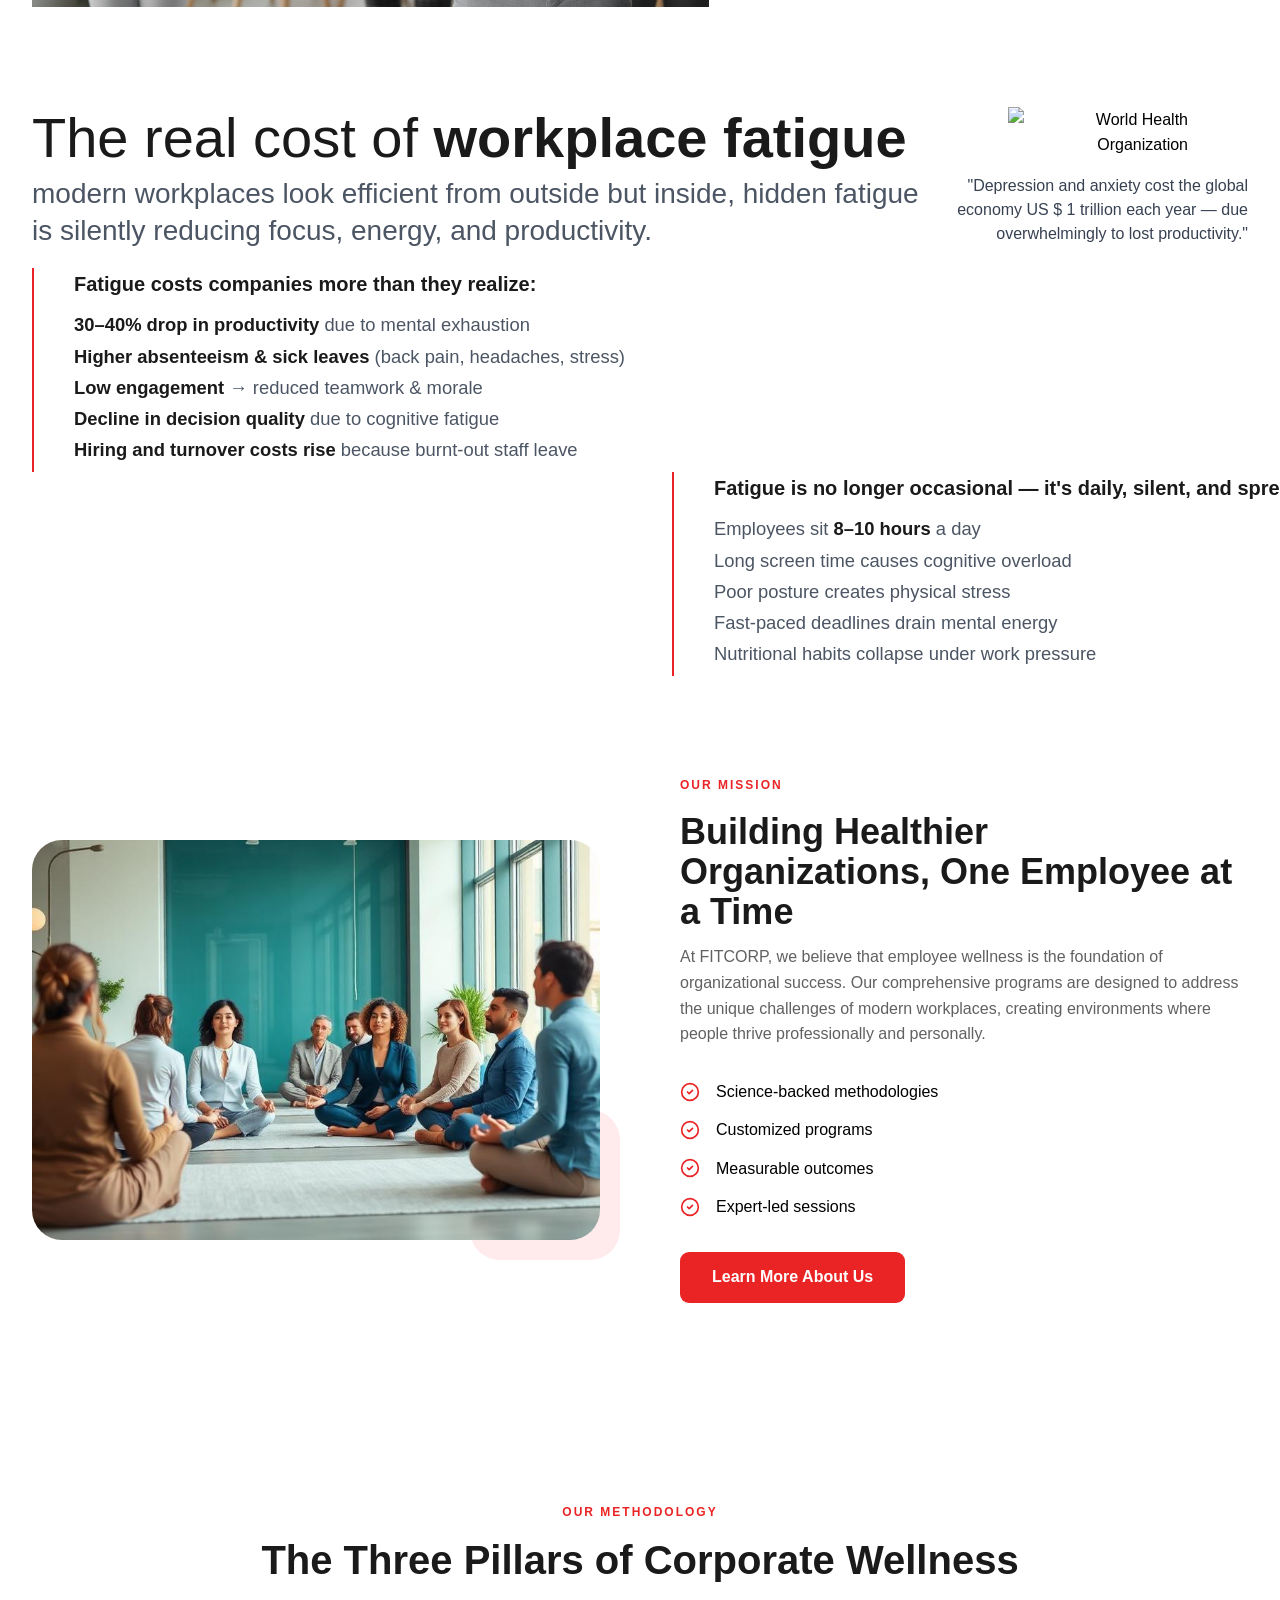
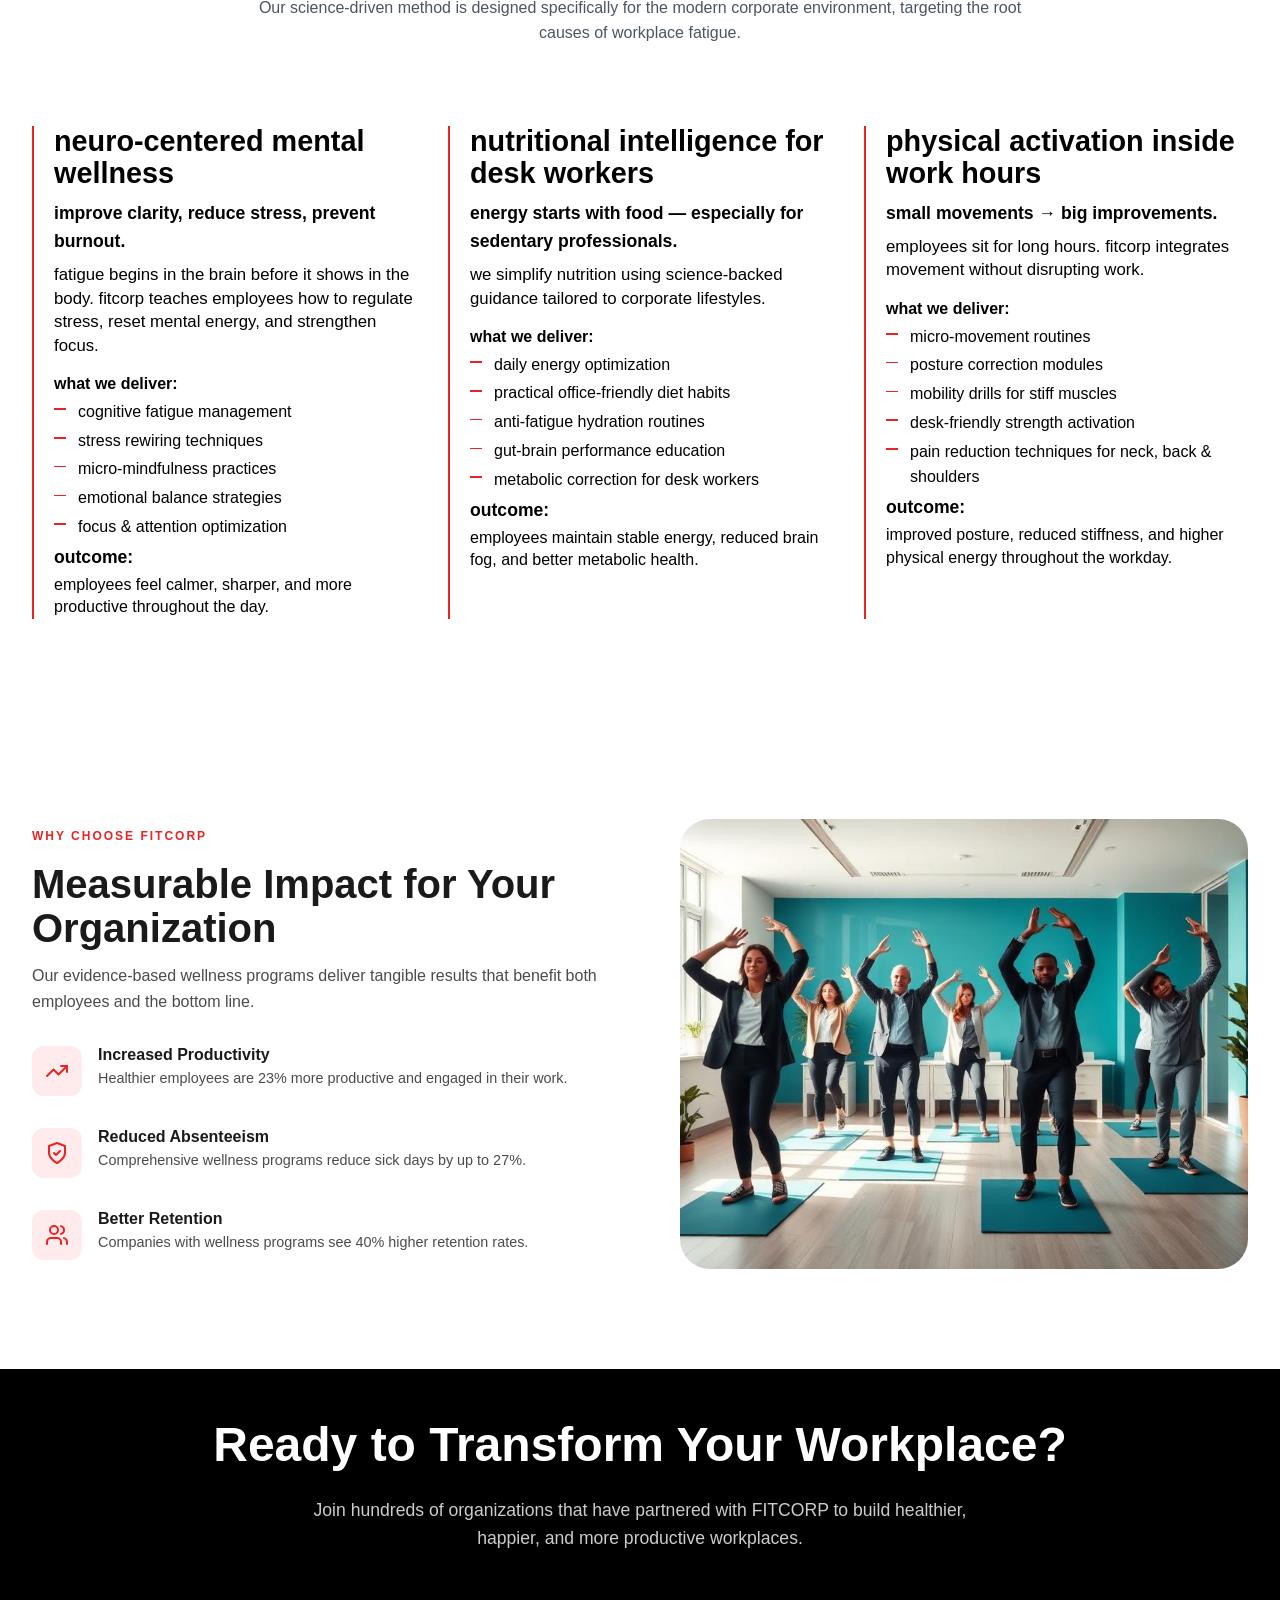
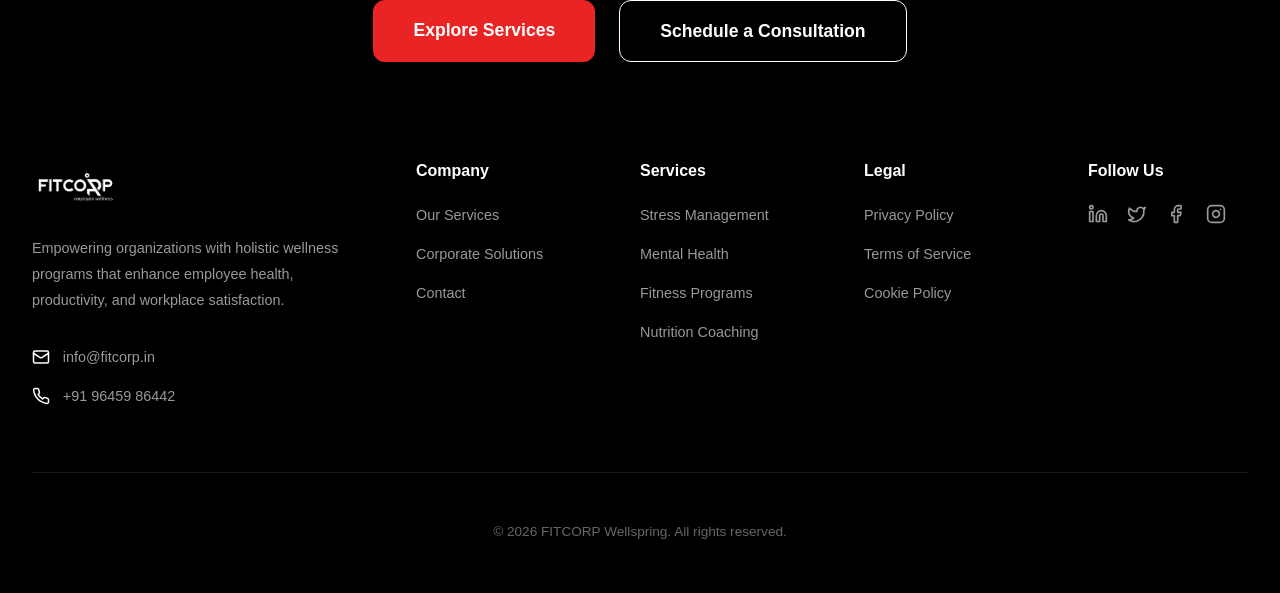
==== commit 7f334342: "changes implemented" ====
--- a/index.html
+++ b/index.html
@@ -28,7 +28,7 @@
                     <li><a href="contact.html">Contact Us</a></li>
                     <li class="mobile-only"><a href="https://wa.me/919645986442" class="whatsapp-btn" style="margin-top: 1rem;">
                         <svg xmlns="http://www.w3.org/2000/svg" width="20" height="20" viewBox="0 0 24 24" fill="currentColor"><path d="M17.472 14.382c-.297-.149-1.758-.867-2.03-.967-.273-.099-.471-.148-.67.15-.197.297-.767.966-.94 1.164-.173.199-.347.223-.644.075-.297-.15-1.255-.463-2.39-1.475-.883-.788-1.48-1.761-1.653-2.059-.173-.297-.018-.458.13-.606.134-.133.298-.347.446-.52.149-.174.198-.298.298-.497.099-.198.05-.371-.025-.52-.075-.149-.669-1.612-.916-2.207-.242-.579-.487-.5-.669-.51-.173-.008-.371-.01-.57-.01-.198 0-.52.074-.792.372-.272.297-1.04 1.016-1.04 2.479 0 1.462 1.065 2.875 1.213 3.074.149.198 2.096 3.2 5.077 4.487.709.306 1.262.489 1.694.625.712.227 1.36.195 1.871.118.571-.085 1.758-.719 2.006-1.413.248-.694.248-1.289.173-1.413-.074-.124-.272-.198-.57-.347m-5.421 7.403h-.004a9.87 9.87 0 01-5.031-1.378l-.361-.214-3.741.982.998-3.648-.235-.374a9.86 9.86 0 01-1.51-5.26c.001-5.45 4.436-9.884 9.888-9.884 2.64 0 5.122 1.03 6.988 2.898a9.825 9.825 0 012.893 6.994c-.003 5.45-4.437 9.884-9.885 9.884m8.413-18.297A11.815 11.815 0 0012.05 0C5.414 0 .018 5.393 0 12.031c0 2.122.541 4.194 1.571 6.042L0 24l6.102-1.601a11.75 11.75 0 005.944 1.601c.002 0 .004 0 .006 0 6.634 0 12.032-5.393 12.034-12.031a11.77 11.77 0 00-3.417-8.481"/></svg>
-                        Chat
+                        Connect
                     </a></li>
                 </ul>
                 <div class="menu-btn" id="menuBtn">
@@ -36,7 +36,7 @@
                 </div>
           <a href="https://wa.me/919645986442" class="whatsapp-btn">
             <svg xmlns="http://www.w3.org/2000/svg" width="20" height="20" viewBox="0 0 24 24" fill="currentColor"><path d="M17.472 14.382c-.297-.149-1.758-.867-2.03-.967-.273-.099-.471-.148-.67.15-.197.297-.767.966-.94 1.164-.173.199-.347.223-.644.075-.297-.15-1.255-.463-2.39-1.475-.883-.788-1.48-1.761-1.653-2.059-.173-.297-.018-.458.13-.606.134-.133.298-.347.446-.52.149-.174.198-.298.298-.497.099-.198.05-.371-.025-.52-.075-.149-.669-1.612-.916-2.207-.242-.579-.487-.5-.669-.51-.173-.008-.371-.01-.57-.01-.198 0-.52.074-.792.372-.272.297-1.04 1.016-1.04 2.479 0 1.462 1.065 2.875 1.213 3.074.149.198 2.096 3.2 5.077 4.487.709.306 1.262.489 1.694.625.712.227 1.36.195 1.871.118.571-.085 1.758-.719 2.006-1.413.248-.694.248-1.289.173-1.413-.074-.124-.272-.198-.57-.347m-5.421 7.403h-.004a9.87 9.87 0 01-5.031-1.378l-.361-.214-3.741.982.998-3.648-.235-.374a9.86 9.86 0 01-1.51-5.26c.001-5.45 4.436-9.884 9.888-9.884 2.64 0 5.122 1.03 6.988 2.898a9.825 9.825 0 012.893 6.994c-.003 5.45-4.437 9.884-9.885 9.884m8.413-18.297A11.815 11.815 0 0012.05 0C5.414 0 .018 5.393 0 12.031c0 2.122.541 4.194 1.571 6.042L0 24l6.102-1.601a11.75 11.75 0 005.944 1.601c.002 0 .004 0 .006 0 6.634 0 12.032-5.393 12.034-12.031a11.77 11.77 0 00-3.417-8.481"/></svg>
-            Chat
+            Connect
           </a>
         </nav>
       </div>
--- a/index.css
+++ b/index.css
@@ -617,14 +617,7 @@
   background: var(--bg-light);
 }
 
-.about-hero h1 {
- font-size: 3.5rem;
-  font-weight: 600;
-  margin-bottom: 1.5rem;
-  color: #111827;
-  letter-spacing: -0.02em;
-  line-height: 1.1;
-}
+
 
 .about-hero p {
   max-width: 800px;
@@ -825,7 +818,7 @@
   letter-spacing: 0.01em;
 }
 
-.services-hero h1 {
+.hero-h1 {
   font-size: 3.5rem;
   font-weight: 600;
   margin-bottom: 1.5rem;
@@ -1269,7 +1262,7 @@
   }
 
   .services-hero { padding: 120px 0 60px; }
-  .services-hero h1 { font-size: 2.8rem; }
+
   .service-row { padding: 60px 0; }
   .icon-sq { margin-bottom: 1.25rem; }
   .service-content h2 { font-size: 1.8rem; }
@@ -1449,10 +1442,7 @@
     padding: 80px 0 40px;
   }
 
-  .services-hero h1 {
-    font-size: 1.8rem;
-    margin-bottom: 0.75rem;
-  }
+  
 
   .badge-tag {
     padding: 0.3rem 0.6rem;
@@ -1523,10 +1513,6 @@
     padding: 80px 0 40px;
   }
 
-  .about-hero h1 {
-    font-size: 2.1rem;
-    margin-bottom: 1rem;
-  }
 
   .vm-section, .principles-section, .why-choose-about {
     padding: 40px 0;
@@ -1589,7 +1575,6 @@
 
 /* Extra Small Screens (360px) */
 @media (max-width: 360px) {
-  h1, .about-hero h1 { font-size: 1.8rem; }
   h2 { font-size: 1.5rem; }
   .hero-img, .mission-img, .story-img-wrapper img { height: 200px !important; }
   .story-content h2 { font-size: 1.4rem !important; }
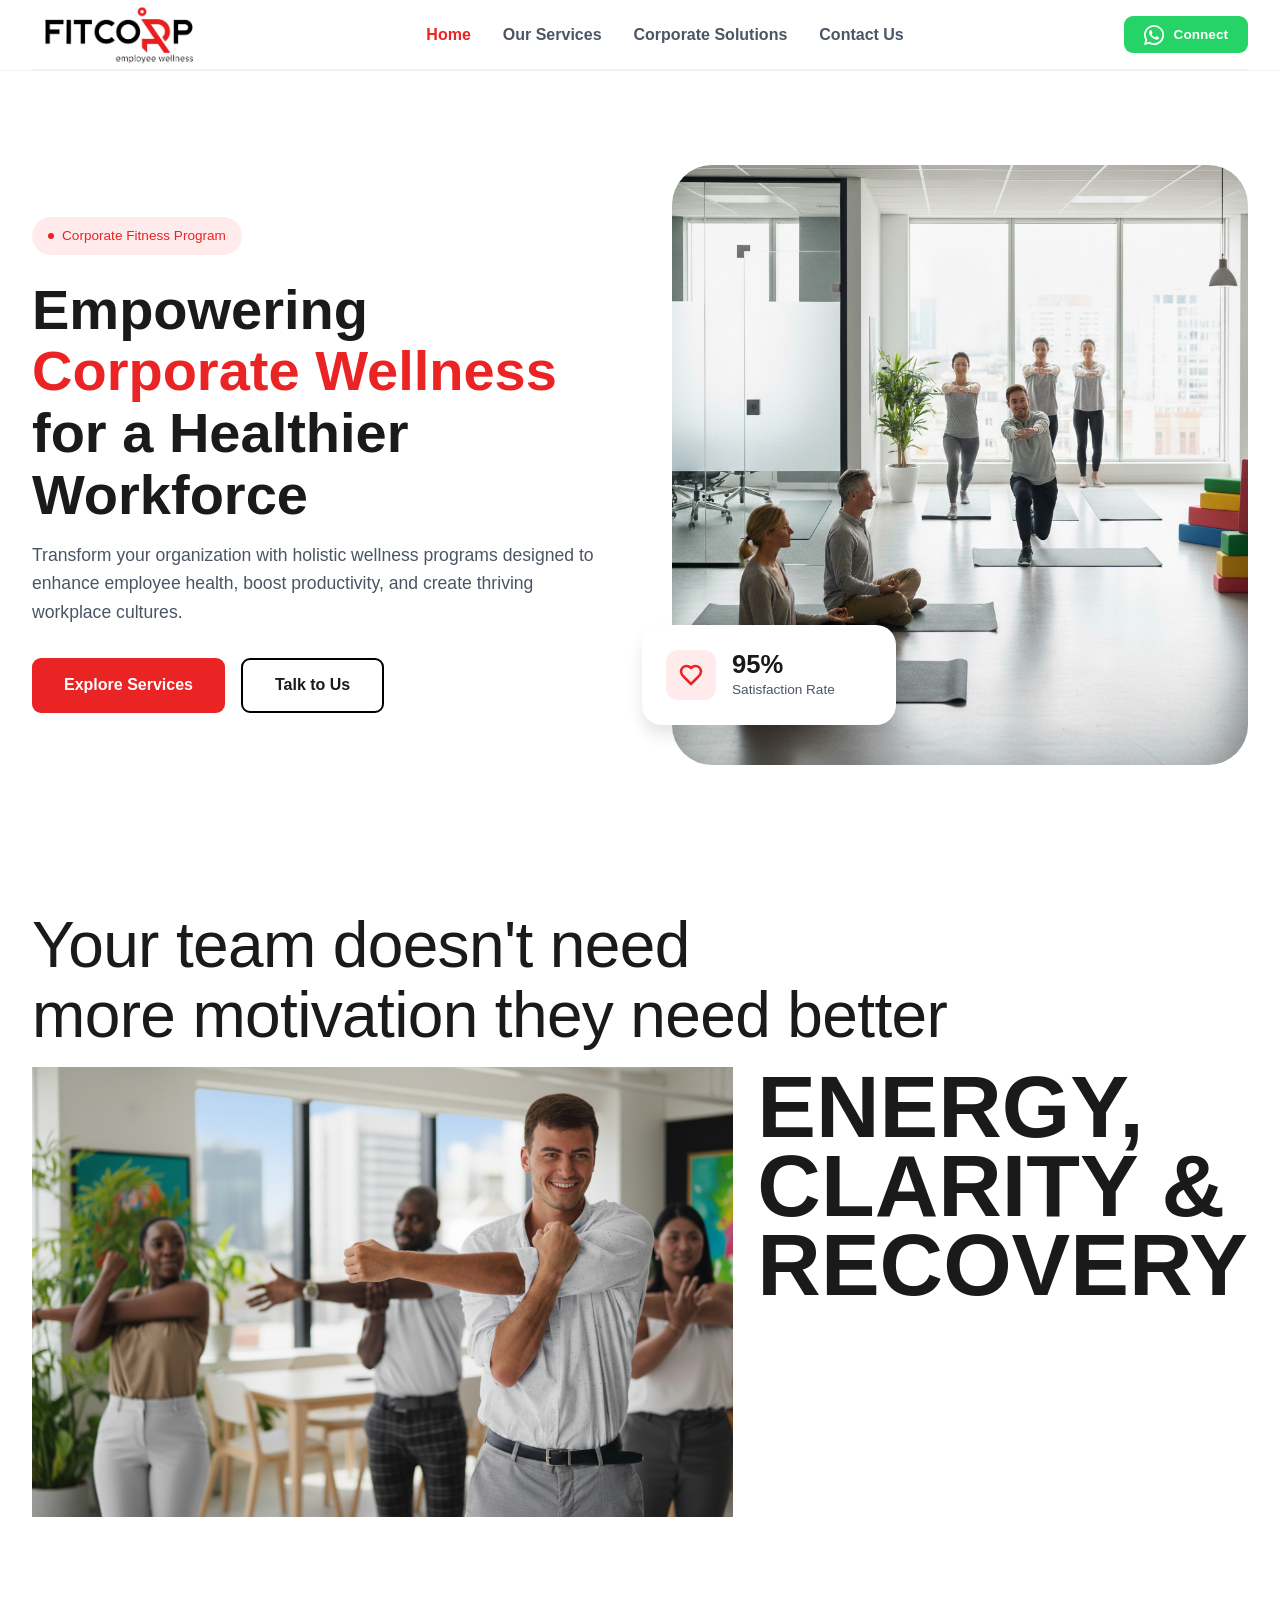
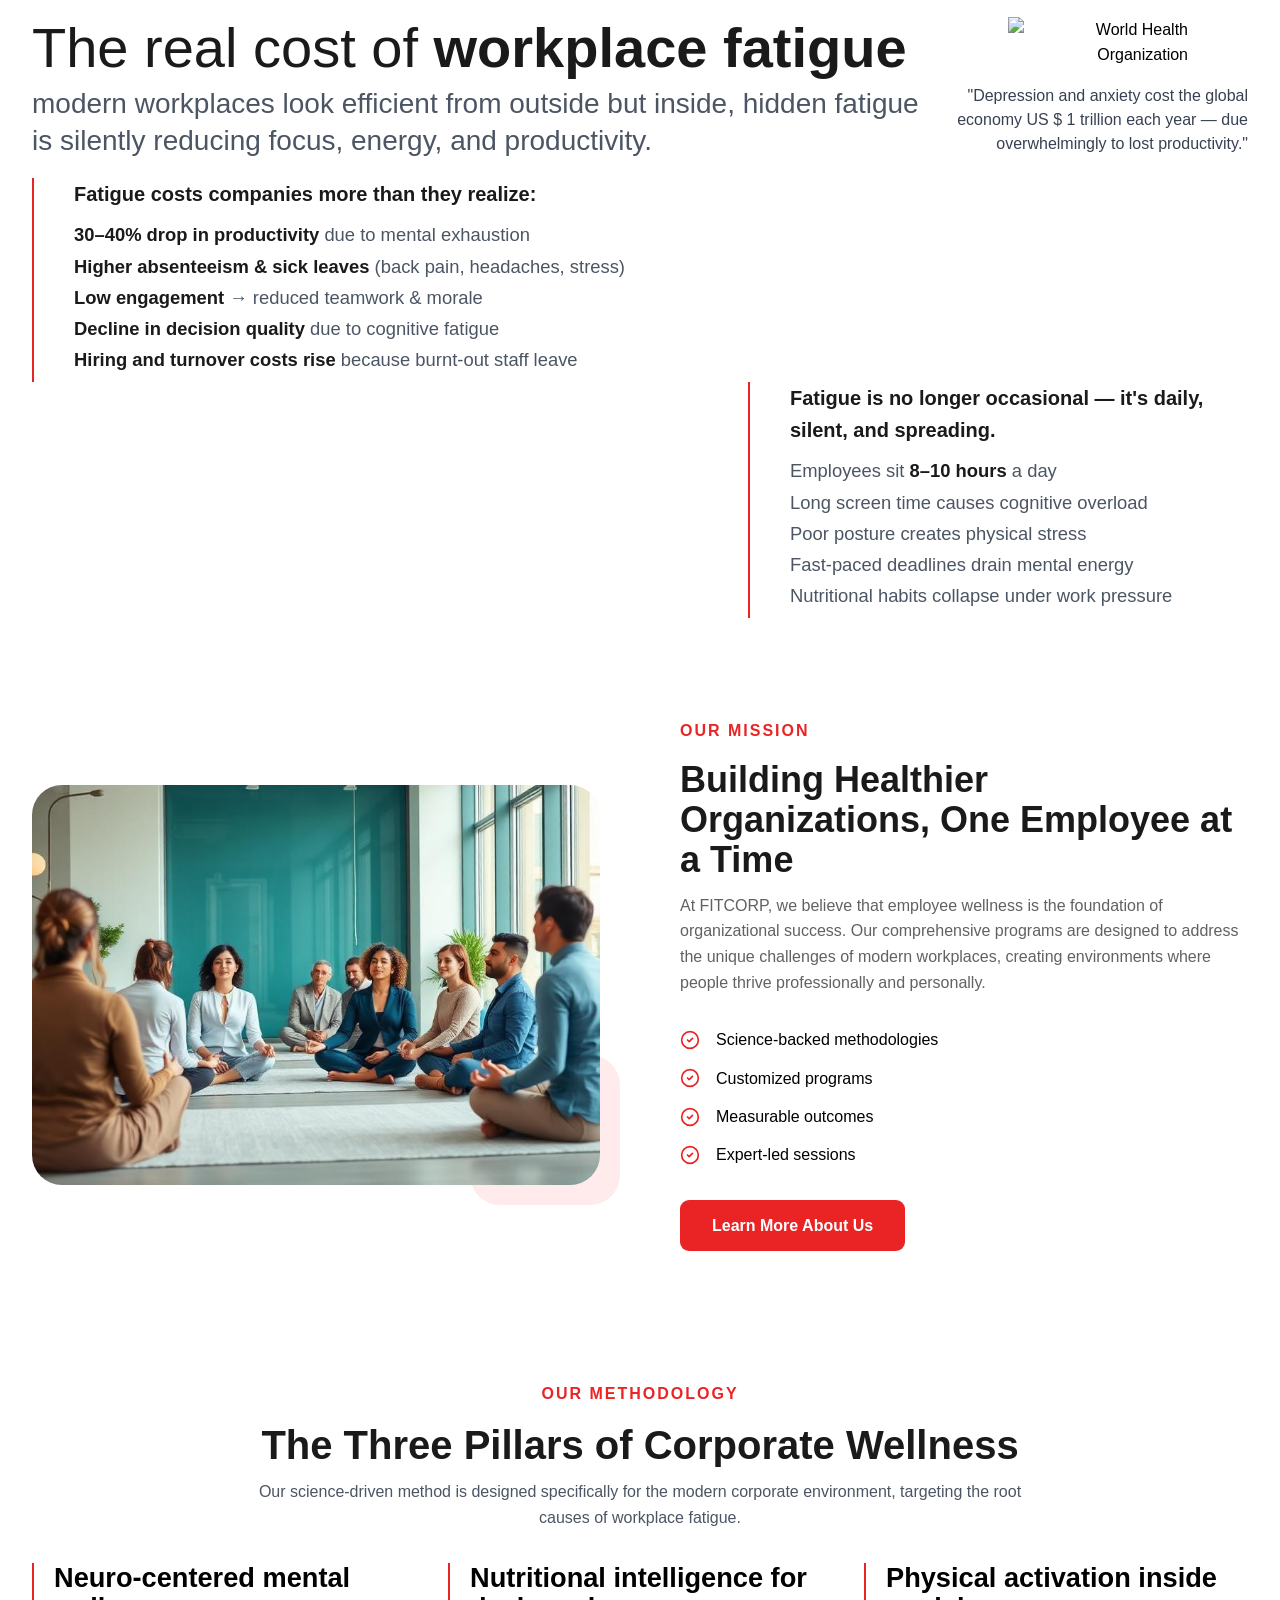
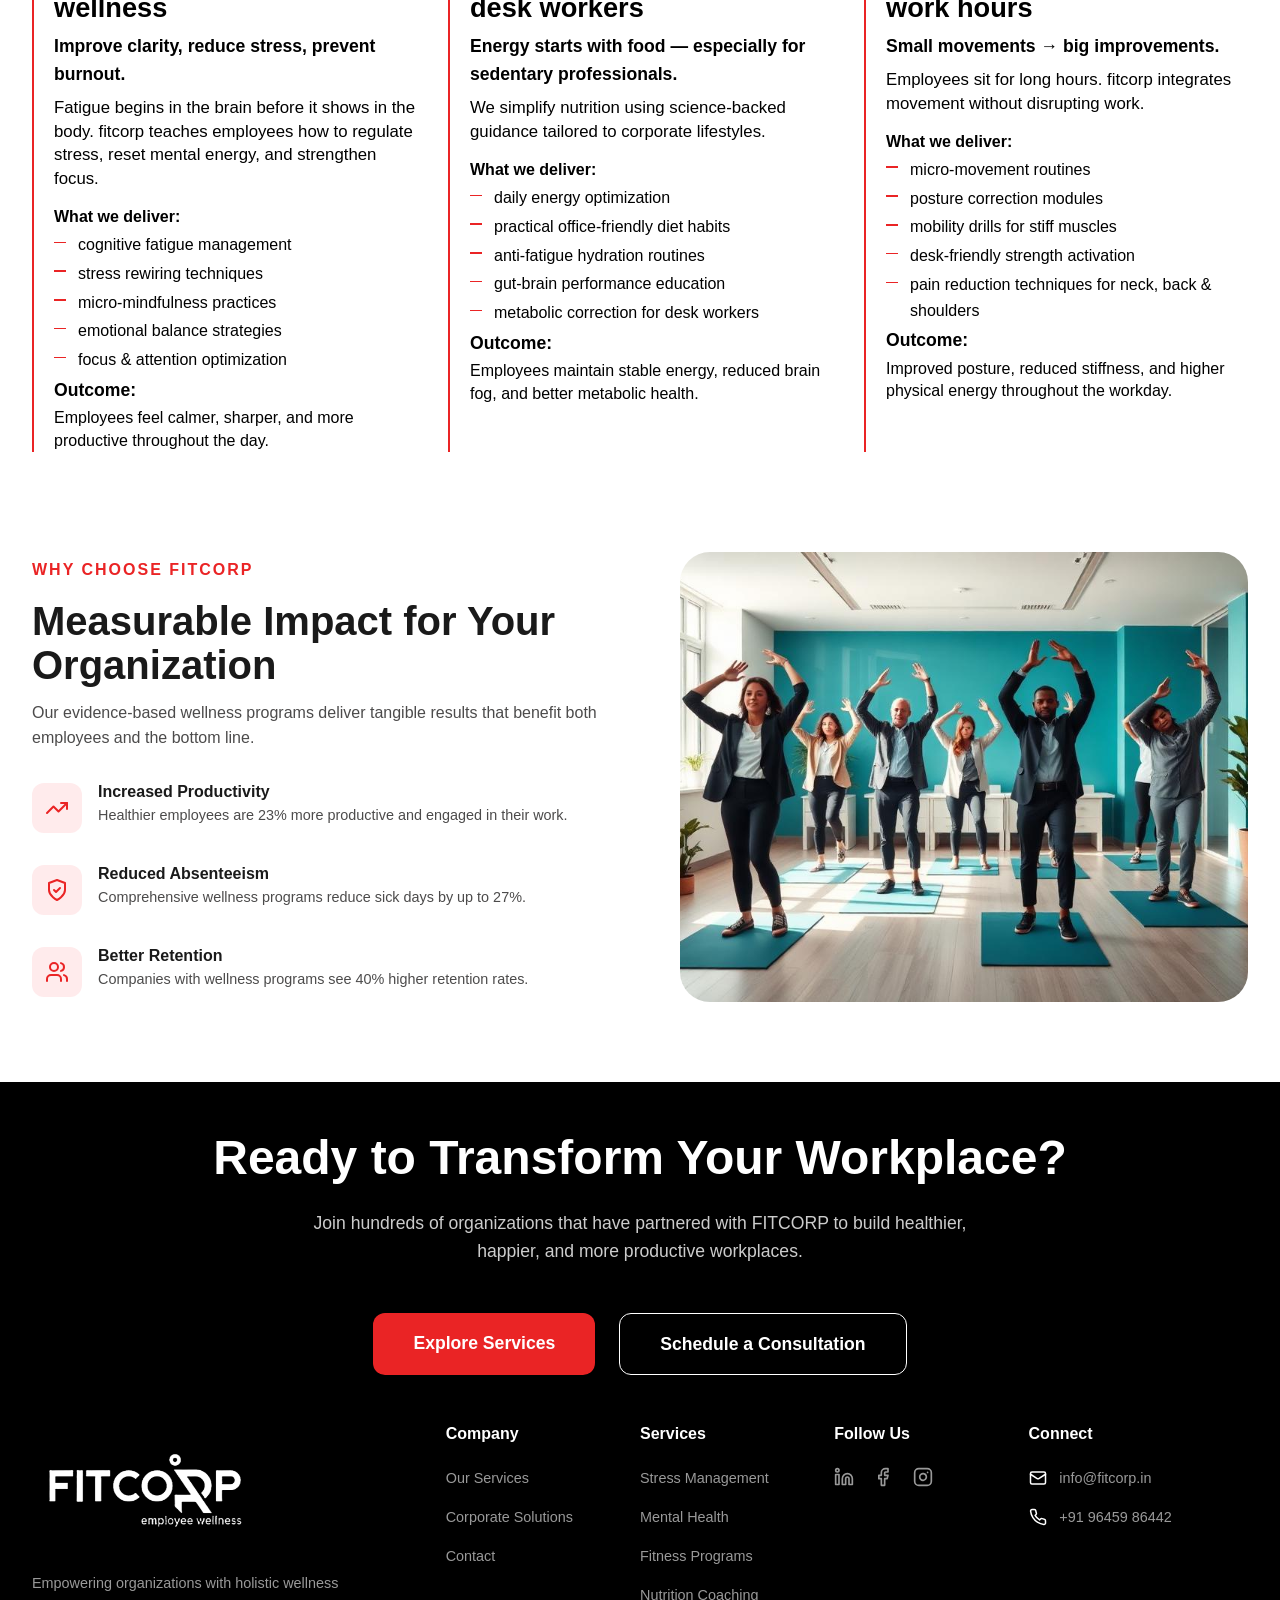
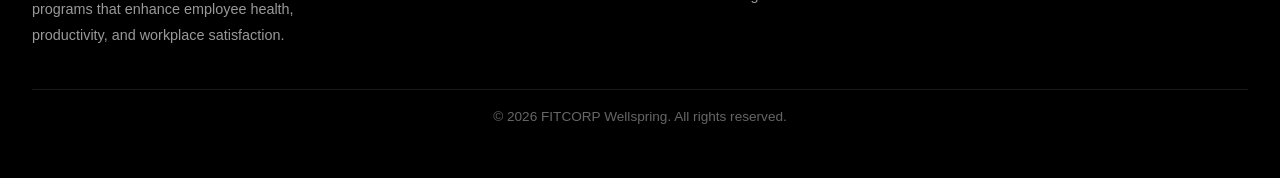
==== commit 73a95713: "ui fix" ====
--- a/index.html
+++ b/index.html
@@ -1,185 +1,141 @@
 <!DOCTYPE html>
 <html lang="en">
-  <head>
-    <meta charset="UTF-8" />
-    <meta name="viewport" content="width=device-width, initial-scale=1.0" />
-    <title>FITCORP Wellspring | Premium Corporate Wellness</title>
-    <meta
-      name="description"
-      content="Empowering Corporate Wellness for a healthier, more productive workforce. Holistic programs designed for thriving workplace cultures."
-    />
-    <link rel="preconnect" href="https://rsms.me/">
-    <link rel="stylesheet" href="https://rsms.me/inter/inter.css">
-    <link rel="stylesheet" href="index.css" />
-  </head>
-  <body>
-    <!-- Header -->
-    <header>
-      <div class="container">
-        <nav>
-          <a href="#" class="logo">
-           <img src="assets/logo.png" alt="FITCORP Wellspring Logo">
-          </a>
-                <ul class="nav-links" id="navLinks">
-                    <li><a href="index.html" class="active">Home</a></li>
-                     
-                    <li><a href="services.html">Our Services</a></li>
-                    <li><a href="corporate-solutions.html">Corporate Solutions</a></li>
-                    <li><a href="contact.html">Contact Us</a></li>
-                    <li class="mobile-only"><a href="https://wa.me/919645986442" class="whatsapp-btn" style="margin-top: 1rem;">
-                        <svg xmlns="http://www.w3.org/2000/svg" width="20" height="20" viewBox="0 0 24 24" fill="currentColor"><path d="M17.472 14.382c-.297-.149-1.758-.867-2.03-.967-.273-.099-.471-.148-.67.15-.197.297-.767.966-.94 1.164-.173.199-.347.223-.644.075-.297-.15-1.255-.463-2.39-1.475-.883-.788-1.48-1.761-1.653-2.059-.173-.297-.018-.458.13-.606.134-.133.298-.347.446-.52.149-.174.198-.298.298-.497.099-.198.05-.371-.025-.52-.075-.149-.669-1.612-.916-2.207-.242-.579-.487-.5-.669-.51-.173-.008-.371-.01-.57-.01-.198 0-.52.074-.792.372-.272.297-1.04 1.016-1.04 2.479 0 1.462 1.065 2.875 1.213 3.074.149.198 2.096 3.2 5.077 4.487.709.306 1.262.489 1.694.625.712.227 1.36.195 1.871.118.571-.085 1.758-.719 2.006-1.413.248-.694.248-1.289.173-1.413-.074-.124-.272-.198-.57-.347m-5.421 7.403h-.004a9.87 9.87 0 01-5.031-1.378l-.361-.214-3.741.982.998-3.648-.235-.374a9.86 9.86 0 01-1.51-5.26c.001-5.45 4.436-9.884 9.888-9.884 2.64 0 5.122 1.03 6.988 2.898a9.825 9.825 0 012.893 6.994c-.003 5.45-4.437 9.884-9.885 9.884m8.413-18.297A11.815 11.815 0 0012.05 0C5.414 0 .018 5.393 0 12.031c0 2.122.541 4.194 1.571 6.042L0 24l6.102-1.601a11.75 11.75 0 005.944 1.601c.002 0 .004 0 .006 0 6.634 0 12.032-5.393 12.034-12.031a11.77 11.77 0 00-3.417-8.481"/></svg>
-                        Connect
-                    </a></li>
-                </ul>
-                <div class="menu-btn" id="menuBtn">
-                    <svg xmlns="http://www.w3.org/2000/svg" width="24" height="24" viewBox="0 0 24 24" fill="none" stroke="currentColor" stroke-width="2" stroke-linecap="round" stroke-linejoin="round" class="lucide lucide-menu"><line x1="4" x2="20" y1="12" y2="12"/><line x1="4" x2="20" y1="6" y2="6"/><line x1="4" x2="20" y1="18" y2="18"/></svg>
-                </div>
-          <a href="https://wa.me/919645986442" class="whatsapp-btn">
-            <svg xmlns="http://www.w3.org/2000/svg" width="20" height="20" viewBox="0 0 24 24" fill="currentColor"><path d="M17.472 14.382c-.297-.149-1.758-.867-2.03-.967-.273-.099-.471-.148-.67.15-.197.297-.767.966-.94 1.164-.173.199-.347.223-.644.075-.297-.15-1.255-.463-2.39-1.475-.883-.788-1.48-1.761-1.653-2.059-.173-.297-.018-.458.13-.606.134-.133.298-.347.446-.52.149-.174.198-.298.298-.497.099-.198.05-.371-.025-.52-.075-.149-.669-1.612-.916-2.207-.242-.579-.487-.5-.669-.51-.173-.008-.371-.01-.57-.01-.198 0-.52.074-.792.372-.272.297-1.04 1.016-1.04 2.479 0 1.462 1.065 2.875 1.213 3.074.149.198 2.096 3.2 5.077 4.487.709.306 1.262.489 1.694.625.712.227 1.36.195 1.871.118.571-.085 1.758-.719 2.006-1.413.248-.694.248-1.289.173-1.413-.074-.124-.272-.198-.57-.347m-5.421 7.403h-.004a9.87 9.87 0 01-5.031-1.378l-.361-.214-3.741.982.998-3.648-.235-.374a9.86 9.86 0 01-1.51-5.26c.001-5.45 4.436-9.884 9.888-9.884 2.64 0 5.122 1.03 6.988 2.898a9.825 9.825 0 012.893 6.994c-.003 5.45-4.437 9.884-9.885 9.884m8.413-18.297A11.815 11.815 0 0012.05 0C5.414 0 .018 5.393 0 12.031c0 2.122.541 4.194 1.571 6.042L0 24l6.102-1.601a11.75 11.75 0 005.944 1.601c.002 0 .004 0 .006 0 6.634 0 12.032-5.393 12.034-12.031a11.77 11.77 0 00-3.417-8.481"/></svg>
-            Connect
-          </a>
-        </nav>
-      </div>
-    </header>
-
-    <!-- Hero Section -->
-    <section class="hero">
-      <div class="container">
-        <div class="hero-grid">
-          <div class="hero-content">
-            <div class="hero-badge">
-              <span class="dot"></span>
-              Corporate Fitness Program
-            </div>
-            <h1>
-              Empowering
-              <span class="text-primary">Corporate Wellness</span> for a
-              Healthier Workforce
-            </h1>
-            <p style="font-size: 1.1rem; color: #4b5563; line-height: 1.6; max-width: 600px; margin-bottom: 2rem;">
-Transform your organization with holistic wellness programs designed to enhance employee health, boost productivity, and create thriving workplace cultures.            </p>
-            <div class="hero-btns">
-              <a href="/services.html" class="btn btn-primary">Explore Services</a>
-              <a href="/contact.html" class="btn btn-outline"
-                >Talk to Us</a
-              >
-            </div>
-          </div>
-          <div class="hero-img-column" style="position: relative">
-            <div class="hero-img-wrapper" style="border-radius: 40px; overflow: hidden; box-shadow: var(--shadow-xl);">
-              <img
-                src="assets/meditation.png"
-                alt="Modern Corporate Office"
-                class="hero-img"
-                style="height: 600px; width: 100%; object-fit: cover;"
-              />
-            </div>
-            
-            <!-- Floating Card 1: Bottom Left -->
-            <div class="floating-card" style="bottom: 40px; left: -30px;">
-              <div class="stat-icon">
-                <svg
-                  xmlns="http://www.w3.org/2000/svg"
-                  width="24"
-                  height="24"
-                  viewBox="0 0 24 24"
-                  fill="none"
-                  stroke="currentColor"
-                  stroke-width="2.5"
-                  stroke-linecap="round"
-                  stroke-linejoin="round"
-                  class="lucide lucide-heart"
-                >
-                  <path
-                    d="M19 14c1.49-1.46 3-3.21 3-5.5A5.5 5.5 0 0 0 16.5 3c-1.76 0-3 .5-4.5 2-1.5-1.5-2.74-2-4.5-2A5.5 5.5 0 0 0 2 8.5c0 2.3 1.5 4.05 3 5.5l7 7Z"
-                  />
-                </svg>
-              </div>
-              <div style="min-width: 140px;">
-                <p style="font-size: 1.6rem; font-weight: 800; margin: 0; color: #1a1a1a; line-height: 1.2;">
-                  95%
-                </p>
-                <p style="font-size: 0.85rem; color: #4b5563; margin: 0; font-weight: 500;">
-                  Satisfaction Rate
-                </p>
-              </div>
-            </div>
-
-            <!-- Floating Card 2: Top Right -->
-            <!-- <div class="floating-card" style="top: 40px; right: -30px; bottom: auto; left: auto; animation-delay: -2s;">
-              <div class="stat-icon" style="background: #ecfdf5; color: #059669;">
-                <svg xmlns="http://www.w3.org/2000/svg" width="24" height="24" viewBox="0 0 24 24" fill="none" stroke="currentColor" stroke-width="2.5" stroke-linecap="round" stroke-linejoin="round" class="lucide lucide-check-circle-2"><path d="M12 22c5.523 0 10-4.477 10-10S17.523 2 12 2 2 6.477 2 12s4.477 10 10 10z"/><path d="m9 12 2 2 4-4"/></svg>
-              </div>
-              <div style="min-width: 140px;">
-                <p style="font-size: 1.6rem; font-weight: 800; margin: 0; color: #1a1a1a; line-height: 1.2;">
-                  500+
-                </p>
-                <p style="font-size: 0.85rem; color: #4b5563; margin: 0; font-weight: 500;">
-                  Wellness Programs
-                </p>
-              </div>
-            </div> -->
-          </div>
-        </div>
-      </div>
-    </section>
-
-    <!-- Motivation Section -->
-    <section class="motivation-section">
-      <div class="container">
-        <div class="motivation-header">
-          <p class="motivation-subtitle">Your team doesn't need <br/> more motivation they need better</p>
-        </div>
-        <div class="motivation-grid">
-          <div class="motivation-image-wrapper">
-            <img src="assets/officeFitness.png" alt="Team Stretching" class="motivation-image" />
-          </div>
-          <div class="motivation-content">
-            <h2 class="motivation-title">
-              ENERGY,<br />
-              CLARITY &<br />
-              RECOVERY
-            </h2>
-          </div>
-        </div>
-        <!-- <div class="motivation-footer">
-          <img src="assets/logo.png" alt="FITCORP Logo" class="motivation-small-logo" />
-        </div> -->
-      </div>
-    </section>
-
-    <!-- Fatigue Section -->
-    <section class="fatigue-section">
-      <div class="container">
-        <div class="fatigue-grid">
-          <div class="fatigue-main">
-            <h1>The real cost of <span>workplace fatigue</span></h1>
-            <p class="fatigue-subtitle">
-              modern workplaces look efficient from outside but inside, hidden fatigue is silently reducing focus, energy, and productivity.
+<head>
+  <meta charset="UTF-8">
+  <meta name="viewport" content="width=device-width, initial-scale=1.0">
+  <title>FITCORP Wellspring | Premium Corporate Wellness</title>
+  <meta name="description" content="Empowering Corporate Wellness for a healthier, more productive workforce. Holistic programs designed for thriving workplace cultures.">
+  <link rel="preconnect" href="https://rsms.me/">
+  <link rel="stylesheet" href="https://rsms.me/inter/inter.css">
+  <link rel="stylesheet" href="index.css">
+</head>
+<body>
+  <!-- Header -->
+  <header>
+    <div class="container">
+      <nav>
+        <a href="#" class="logo">
+          <img src="assets/logo.png" alt="FITCORP Wellspring Logo">
+        </a>
+        <ul class="nav-links" id="navLinks">
+          <li><a href="index.html" class="active">Home</a></li>
+          <li><a href="services.html">Our Services</a></li>
+          <li><a href="corporate-solutions.html">Corporate Solutions</a></li>
+          <li><a href="contact.html">Contact Us</a></li>
+          <li class="mobile-only">
+            <a href="https://wa.me/919645986442" class="whatsapp-btn" style="margin-top: 1rem;">
+              <svg xmlns="http://www.w3.org/2000/svg" width="20" height="20" viewBox="0 0 24 24" fill="currentColor">
+                <path d="M17.472 14.382c-.297-.149-1.758-.867-2.03-.967-.273-.099-.471-.148-.67.15-.197.297-.767.966-.94 1.164-.173.199-.347.223-.644.075-.297-.15-1.255-.463-2.39-1.475-.883-.788-1.48-1.761-1.653-2.059-.173-.297-.018-.458.13-.606.134-.133.298-.347.446-.52.149-.174.198-.298.298-.497.099-.198.05-.371-.025-.52-.075-.149-.669-1.612-.916-2.207-.242-.579-.487-.5-.669-.51-.173-.008-.371-.01-.57-.01-.198 0-.52.074-.792.372-.272.297-1.04 1.016-1.04 2.479 0 1.462 1.065 2.875 1.213 3.074.149.198 2.096 3.2 5.077 4.487.709.306 1.262.489 1.694.625.712.227 1.36.195 1.871.118.571-.085 1.758-.719 2.006-1.413.248-.694.248-1.289.173-1.413-.074-.124-.272-.198-.57-.347m-5.421 7.403h-.004a9.87 9.87 0 01-5.031-1.378l-.361-.214-3.741.982.998-3.648-.235-.374a9.86 9.86 0 01-1.51-5.26c.001-5.45 4.436-9.884 9.888-9.884 2.64 0 5.122 1.03 6.988 2.898a9.825 9.825 0 012.893 6.994c-.003 5.45-4.437 9.884-9.885 9.884m8.413-18.297A11.815 11.815 0 0012.05 0C5.414 0 .018 5.393 0 12.031c0 2.122.541 4.194 1.571 6.042L0 24l6.102-1.601a11.75 11.75 0 005.944 1.601c.002 0 .004 0 .006 0 6.634 0 12.032-5.393 12.034-12.031a11.77 11.77 0 00-3.417-8.481"/>
+              </svg>
+              Connect
+            </a>
+          </li>
+        </ul>
+        <div class="menu-btn" id="menuBtn">
+          <svg xmlns="http://www.w3.org/2000/svg" width="24" height="24" viewBox="0 0 24 24" fill="none" stroke="currentColor" stroke-width="2" stroke-linecap="round" stroke-linejoin="round">
+            <line x1="4" x2="20" y1="12" y2="12"/>
+            <line x1="4" x2="20" y1="6" y2="6"/>
+            <line x1="4" x2="20" y1="18" y2="18"/>
+          </svg>
+        </div>
+        <a href="https://wa.me/919645986442" class="whatsapp-btn">
+          <svg xmlns="http://www.w3.org/2000/svg" width="20" height="20" viewBox="0 0 24 24" fill="currentColor">
+            <path d="M17.472 14.382c-.297-.149-1.758-.867-2.03-.967-.273-.099-.471-.148-.67.15-.197.297-.767.966-.94 1.164-.173.199-.347.223-.644.075-.297-.15-1.255-.463-2.39-1.475-.883-.788-1.48-1.761-1.653-2.059-.173-.297-.018-.458.13-.606.134-.133.298-.347.446-.52.149-.174.198-.298.298-.497.099-.198.05-.371-.025-.52-.075-.149-.669-1.612-.916-2.207-.242-.579-.487-.5-.669-.51-.173-.008-.371-.01-.57-.01-.198 0-.52.074-.792.372-.272.297-1.04 1.016-1.04 2.479 0 1.462 1.065 2.875 1.213 3.074.149.198 2.096 3.2 5.077 4.487.709.306 1.262.489 1.694.625.712.227 1.36.195 1.871.118.571-.085 1.758-.719 2.006-1.413.248-.694.248-1.289.173-1.413-.074-.124-.272-.198-.57-.347m-5.421 7.403h-.004a9.87 9.87 0 01-5.031-1.378l-.361-.214-3.741.982.998-3.648-.235-.374a9.86 9.86 0 01-1.51-5.26c.001-5.45 4.436-9.884 9.888-9.884 2.64 0 5.122 1.03 6.988 2.898a9.825 9.825 0 012.893 6.994c-.003 5.45-4.437 9.884-9.885 9.884m8.413-18.297A11.815 11.815 0 0012.05 0C5.414 0 .018 5.393 0 12.031c0 2.122.541 4.194 1.571 6.042L0 24l6.102-1.601a11.75 11.75 0 005.944 1.601c.002 0 .004 0 .006 0 6.634 0 12.032-5.393 12.034-12.031a11.77 11.77 0 00-3.417-8.481"/>
+          </svg>
+          Connect
+        </a>
+      </nav>
+    </div>
+  </header>
+
+  <!-- Hero Section -->
+  <section class="hero">
+    <div class="container">
+      <div class="hero-grid">
+        <div class="hero-content">
+          <div class="hero-badge">
+            <span class="dot"></span>
+            Corporate Fitness Program
+          </div>
+          <h1>Empowering <span class="text-primary">Corporate Wellness</span> for a Healthier Workforce</h1>
+          <p style="font-size: 1.1rem; color: #4b5563; line-height: 1.6; max-width: 600px; margin-bottom: 2rem;">
+            Transform your organization with holistic wellness programs designed to enhance employee health, boost productivity, and create thriving workplace cultures.
+          </p>
+          <div class="hero-btns">
+            <a href="/services.html" class="btn btn-primary">Explore Services</a>
+            <a href="/contact.html" class="btn btn-outline">Talk to Us</a>
+          </div>
+        </div>
+        <div class="hero-img-column" style="position: relative">
+          <div class="hero-img-wrapper" style="border-radius: 40px; overflow: hidden; box-shadow: var(--shadow-xl);">
+            <div class="hero-slider">
+              <img src="assets/slider/image1.png" class="slider-img active" alt="Wellness Image 1">
+              <img src="assets/slider/image2.png" class="slider-img" alt="Wellness Image 2">
+              <img src="assets/slider/meditation.png" class="slider-img" alt="Wellness Image 3">
+              <img src="assets/slider/meditation1.png" class="slider-img" alt="Wellness Image 4">
+            </div>
+          </div>
+          <div class="floating-card" style="bottom: 40px; left: -30px;">
+            <div class="stat-icon">
+              <svg xmlns="http://www.w3.org/2000/svg" width="24" height="24" viewBox="0 0 24 24" fill="none" stroke="currentColor" stroke-width="2.5" stroke-linecap="round" stroke-linejoin="round">
+                <path d="M19 14c1.49-1.46 3-3.21 3-5.5A5.5 5.5 0 0 0 16.5 3c-1.76 0-3 .5-4.5 2-1.5-1.5-2.74-2-4.5-2A5.5 5.5 0 0 0 2 8.5c0 2.3 1.5 4.05 3 5.5l7 7Z"/>
+              </svg>
+            </div>
+            <div style="min-width: 140px;">
+              <p style="font-size: 1.6rem; font-weight: 800; margin: 0; color: #1a1a1a; line-height: 1.2;">95%</p>
+              <p style="font-size: 0.85rem; color: #4b5563; margin: 0; font-weight: 500;">Satisfaction Rate</p>
+            </div>
+          </div>
+        </div>
+      </div>
+    </div>
+  </section>
+
+  <!-- Motivation Section -->
+  <section class="motivation-section">
+    <div class="container">
+      <div class="motivation-header">
+        <p class="motivation-subtitle">Your team doesn't need <br/> more motivation they need better</p>
+      </div>
+      <div class="motivation-grid">
+        <div class="motivation-image-wrapper">
+          <img src="assets/officeFitness.png" alt="Team Stretching" class="motivation-image">
+        </div>
+        <div class="motivation-content">
+          <h2 class="motivation-title">ENERGY,<br>CLARITY &<br>RECOVERY</h2>
+        </div>
+      </div>
+    </div>
+  </section>
+
+  <!-- Fatigue Section -->
+  <section class="fatigue-section">
+    <div class="container">
+      <div class="fatigue-grid">
+        <div class="fatigue-main">
+          <h1>The real cost of <span>workplace fatigue</span></h1>
+          <p class="fatigue-subtitle">
+            modern workplaces look efficient from outside but inside, hidden fatigue is silently reducing focus, energy, and productivity.
+          </p>
+          <div class="fatigue-content-block">
+            <span class="block-title">Fatigue costs companies more than they realize:</span>
+            <p><strong>30–40% drop in productivity</strong> due to mental exhaustion</p>
+            <p><strong>Higher absenteeism & sick leaves</strong> (back pain, headaches, stress)</p>
+            <p><strong>Low engagement</strong> &rarr; reduced teamwork & morale</p>
+            <p><strong>Decline in decision quality</strong> due to cognitive fatigue</p>
+            <p><strong>Hiring and turnover costs rise</strong> because burnt-out staff leave</p>
+          </div>
+        </div>
+        <div class="fatigue-aside">
+          <div class="who-box">
+            <img src="https://upload.wikimedia.org/wikipedia/commons/thumb/c/c2/WHO_logo.svg/1200px-WHO_logo.svg.png" alt="World Health Organization" class="who-logo">
+            <p class="who-quote">
+              "Depression and anxiety cost the global economy US $ 1 trillion each year — due overwhelmingly to lost productivity."
             </p>
-            
-            <div class="fatigue-content-block" style="width: 100%; flex-direction: column; display: flex; align-items: right; justify-content: right; align-self: right; justify-self: right;">
-              <span class="block-title">Fatigue costs companies more than they realize:</span>
-              <p><strong>30–40% drop in productivity</strong> due to mental exhaustion</p>
-              <p><strong>Higher absenteeism & sick leaves</strong> (back pain, headaches, stress)</p>
-              <p><strong>Low engagement</strong> &rarr; reduced teamwork & morale</p>
-              <p><strong>Decline in decision quality</strong> due to cognitive fatigue</p>
-              <p><strong>Hiring and turnover costs rise</strong> because burnt-out staff leave</p>
-            </div>
-          </div>
-          
-          <div class="fatigue-aside">
-            <div class="who-box">
-              <img src="https://upload.wikimedia.org/wikipedia/commons/thumb/c/c2/WHO_logo.svg/1200px-WHO_logo.svg.png" alt="World Health Organization" class="who-logo">
-              <p class="who-quote">
-                "Depression and anxiety cost the global economy US $ 1 trillion each year — due overwhelmingly to lost productivity."
-              </p>
-            </div>
-            
-          
-          </div>
-        </div>
-        <div class="fatigue-content-block-2">
+          </div>
+        </div>
+      </div>
+      <div class="fatigue-content-block-2">
         <span class="block-title">Fatigue is no longer occasional — it's daily, silent, and spreading.</span>
         <p>Employees sit <strong>8–10 hours</strong> a day</p>
         <p>Long screen time causes cognitive overload</p>
@@ -187,421 +143,313 @@
         <p>Fast-paced deadlines drain mental energy</p>
         <p>Nutritional habits collapse under work pressure</p>
       </div>
-        </div>
-    </section>
-
-    <section id="about" class="section">
-      <div class="container">
-        <div class="mission-grid">
-          <div class="mission-img-wrapper" style="position: relative">
-            <img
-              src="assets/meditation2.png"
-              alt="Corporate Meditation"
-              class="mission-img"
-            />
-            <div
-              class="mission-decoration"
-              style="
-                position: absolute;
-                bottom: -20px;
-                right: -20px;
-                width: 150px;
-                height: 150px;
-                background: var(--primary-light);
-                border-radius: 30px;
-                z-index: -1;
-              "
-            ></div>
-          </div>
-          <div class="mission-content">
-            <span class="badge">Our Mission</span>
-            <h2 class="mission-title">Building Healthier Organizations, One Employee at a Time</h2>
-            <p class="mission-content-description text-muted">
-             At FITCORP, we believe that employee wellness is the foundation of organizational success. Our comprehensive programs are designed to address the unique challenges of modern workplaces, creating environments where people thrive professionally and personally.
-            </p>
-            <ul class="check-list">
-              <li class="check-item">
-                <svg
-                  xmlns="http://www.w3.org/2000/svg"
-                  width="20"
-                  height="20"
-                  viewBox="0 0 24 24"
-                  fill="none"
-                  stroke="currentColor"
-                  stroke-width="2"
-                  stroke-linecap="round"
-                  stroke-linejoin="round"
-                  class="lucide lucide-check-circle-2"
-                >
-                  <path
-                    d="M12 22c5.523 0 10-4.477 10-10S17.523 2 12 2 2 6.477 2 12s4.477 10 10 10z"
-                  />
-                  <path d="m9 12 2 2 4-4" />
+    </div>
+  </section>
+
+  <!-- Mission Section -->
+  <section id="about" class="section">
+    <div class="container">
+      <div class="mission-grid">
+        <div class="mission-img-wrapper" style="position: relative">
+          <img src="assets/meditation2.png" alt="Corporate Meditation" class="mission-img">
+          <div class="mission-decoration" style="position: absolute; bottom: -20px; right: -20px; width: 150px; height: 150px; background: var(--primary-light); border-radius: 30px; z-index: -1;"></div>
+        </div>
+        <div class="mission-content">
+          <span class="badge">Our Mission</span>
+          <h2 class="mission-title">Building Healthier Organizations, One Employee at a Time</h2>
+          <p class="mission-content-description text-muted">
+            At FITCORP, we believe that employee wellness is the foundation of organizational success. Our comprehensive programs are designed to address the unique challenges of modern workplaces, creating environments where people thrive professionally and personally.
+          </p>
+          <ul class="check-list">
+            <li class="check-item">
+              <svg xmlns="http://www.w3.org/2000/svg" width="20" height="20" viewBox="0 0 24 24" fill="none" stroke="currentColor" stroke-width="2" stroke-linecap="round" stroke-linejoin="round">
+                <path d="M12 22c5.523 0 10-4.477 10-10S17.523 2 12 2 2 6.477 2 12s4.477 10 10 10z"/>
+                <path d="m9 12 2 2 4-4"/>
+              </svg>
+              Science-backed methodologies
+            </li>
+            <li class="check-item">
+              <svg xmlns="http://www.w3.org/2000/svg" width="20" height="20" viewBox="0 0 24 24" fill="none" stroke="currentColor" stroke-width="2" stroke-linecap="round" stroke-linejoin="round">
+                <path d="M12 22c5.523 0 10-4.477 10-10S17.523 2 12 2 2 6.477 2 12s4.477 10 10 10z"/>
+                <path d="m9 12 2 2 4-4"/>
+              </svg>
+              Customized programs
+            </li>
+            <li class="check-item">
+              <svg xmlns="http://www.w3.org/2000/svg" width="20" height="20" viewBox="0 0 24 24" fill="none" stroke="currentColor" stroke-width="2" stroke-linecap="round" stroke-linejoin="round">
+                <path d="M12 22c5.523 0 10-4.477 10-10S17.523 2 12 2 2 6.477 2 12s4.477 10 10 10z"/>
+                <path d="m9 12 2 2 4-4"/>
+              </svg>
+              Measurable outcomes
+            </li>
+            <li class="check-item">
+              <svg xmlns="http://www.w3.org/2000/svg" width="20" height="20" viewBox="0 0 24 24" fill="none" stroke="currentColor" stroke-width="2" stroke-linecap="round" stroke-linejoin="round">
+                <path d="M12 22c5.523 0 10-4.477 10-10S17.523 2 12 2 2 6.477 2 12s4.477 10 10 10z"/>
+                <path d="m9 12 2 2 4-4"/>
+              </svg>
+              Expert-led sessions
+            </li>
+          </ul>
+          <a href="/contact.html" class="btn btn-primary">Learn More About Us</a>
+        </div>
+      </div>
+    </div>
+  </section>
+
+  <!-- Pillars Section -->
+  <section id="pillars" class="section pillars">
+    <div class="container">
+      <div class="section-header">
+        <span class="badge">Our Methodology</span>
+        <h2>The Three Pillars of Corporate Wellness</h2>
+        <p class="pillar-description" style="font-weight: 300; color: #4b5563;">
+          Our science-driven method is designed specifically for the modern corporate environment, targeting the root causes of workplace fatigue.
+        </p>
+      </div>
+      <div class="method-grid">
+        <div class="method-block">
+          <h3 class="method-header">Neuro-centered mental wellness</h3>
+          <span class="method-tagline">Improve clarity, reduce stress, prevent burnout.</span>
+          <p class="method-description">
+            Fatigue begins in the brain before it shows in the body. fitcorp teaches employees how to regulate stress, reset mental energy, and strengthen focus.
+          </p>
+          <span class="deliver-label">What we deliver:</span>
+          <ul class="method-list">
+            <li>cognitive fatigue management</li>
+            <li>stress rewiring techniques</li>
+            <li>micro-mindfulness practices</li>
+            <li>emotional balance strategies</li>
+            <li>focus & attention optimization</li>
+          </ul>
+          <div class="method-outcome-box">
+            <span class="method-label">Outcome:</span>
+            <p class="method-outcome-text">Employees feel calmer, sharper, and more productive throughout the day.</p>
+          </div>
+        </div>
+        <div class="method-block">
+          <h3 class="method-header">Nutritional intelligence for desk workers</h3>
+          <span class="method-tagline">Energy starts with food — especially for sedentary professionals.</span>
+          <p class="method-description">
+            We simplify nutrition using science-backed guidance tailored to corporate lifestyles.
+          </p>
+          <span class="deliver-label">What we deliver:</span>
+          <ul class="method-list">
+            <li>daily energy optimization</li>
+            <li>practical office-friendly diet habits</li>
+            <li>anti-fatigue hydration routines</li>
+            <li>gut-brain performance education</li>
+            <li>metabolic correction for desk workers</li>
+          </ul>
+          <div class="method-outcome-box">
+            <span class="method-label">Outcome:</span>
+            <p class="method-outcome-text">Employees maintain stable energy, reduced brain fog, and better metabolic health.</p>
+          </div>
+        </div>
+        <div class="method-block">
+          <h3 class="method-header">Physical activation inside work hours</h3>
+          <span class="method-tagline">Small movements &rarr; big improvements.</span>
+          <p class="method-description">
+            Employees sit for long hours. fitcorp integrates movement without disrupting work.
+          </p>
+          <span class="deliver-label">What we deliver:</span>
+          <ul class="method-list">
+            <li>micro-movement routines</li>
+            <li>posture correction modules</li>
+            <li>mobility drills for stiff muscles</li>
+            <li>desk-friendly strength activation</li>
+            <li>pain reduction techniques for neck, back & shoulders</li>
+          </ul>
+          <div class="method-outcome-box">
+            <span class="method-label">Outcome:</span>
+            <p class="method-outcome-text">Improved posture, reduced stiffness, and higher physical energy throughout the workday.</p>
+          </div>
+        </div>
+      </div>
+    </div>
+  </section>
+
+  <!-- Benefits Section -->
+  <section id="services" class="section">
+    <div class="container">
+      <div class="mission-grid">
+        <div class="mission-content">
+          <span class="badge">Why Choose FITCORP</span>
+          <h2>Measurable Impact for Your Organization</h2>
+          <p class="text-muted">
+            Our evidence-based wellness programs deliver tangible results that benefit both employees and the bottom line.
+          </p>
+          <div style="margin-top: 2rem">
+            <div style="display: flex; gap: 1rem; margin-bottom: 2rem">
+              <div class="stat-icon" style="flex-shrink: 0">
+                <svg xmlns="http://www.w3.org/2000/svg" width="24" height="24" viewBox="0 0 24 24" fill="none" stroke="currentColor" stroke-width="2" stroke-linecap="round" stroke-linejoin="round">
+                  <polyline points="22 7 13.5 15.5 8.5 10.5 2 17"/>
+                  <polyline points="16 7 22 7 22 13"/>
                 </svg>
-                Science-backed methodologies
-              </li>
-              <li class="check-item">
-                <svg
-                  xmlns="http://www.w3.org/2000/svg"
-                  width="20"
-                  height="20"
-                  viewBox="0 0 24 24"
-                  fill="none"
-                  stroke="currentColor"
-                  stroke-width="2"
-                  stroke-linecap="round"
-                  stroke-linejoin="round"
-                  class="lucide lucide-check-circle-2"
-                >
-                  <path
-                    d="M12 22c5.523 0 10-4.477 10-10S17.523 2 12 2 2 6.477 2 12s4.477 10 10 10z"
-                  />
-                  <path d="m9 12 2 2 4-4" />
+              </div>
+              <div>
+                <h4 style="margin-bottom: 0.2rem">Increased Productivity</h4>
+                <p class="text-muted" style="font-size: 0.9rem">
+                  Healthier employees are 23% more productive and engaged in their work.
+                </p>
+              </div>
+            </div>
+            <div style="display: flex; gap: 1rem; margin-bottom: 2rem">
+              <div class="stat-icon" style="flex-shrink: 0">
+                <svg xmlns="http://www.w3.org/2000/svg" width="24" height="24" viewBox="0 0 24 24" fill="none" stroke="currentColor" stroke-width="2" stroke-linecap="round" stroke-linejoin="round">
+                  <path d="M12 22s8-4 8-10V5l-8-3-8 3v7c0 6 8 10 8 10"/>
+                  <path d="m9 12 2 2 4-4"/>
                 </svg>
-                Customized programs
-              </li>
-              <li class="check-item">
-                <svg
-                  xmlns="http://www.w3.org/2000/svg"
-                  width="20"
-                  height="20"
-                  viewBox="0 0 24 24"
-                  fill="none"
-                  stroke="currentColor"
-                  stroke-width="2"
-                  stroke-linecap="round"
-                  stroke-linejoin="round"
-                  class="lucide lucide-check-circle-2"
-                >
-                  <path
-                    d="M12 22c5.523 0 10-4.477 10-10S17.523 2 12 2 2 6.477 2 12s4.477 10 10 10z"
-                  />
-                  <path d="m9 12 2 2 4-4" />
+              </div>
+              <div>
+                <h4 style="margin-bottom: 0.2rem">Reduced Absenteeism</h4>
+                <p class="text-muted" style="font-size: 0.9rem">
+                  Comprehensive wellness programs reduce sick days by up to 27%.
+                </p>
+              </div>
+            </div>
+            <div style="display: flex; gap: 1rem">
+              <div class="stat-icon" style="flex-shrink: 0">
+                <svg xmlns="http://www.w3.org/2000/svg" width="24" height="24" viewBox="0 0 24 24" fill="none" stroke="currentColor" stroke-width="2" stroke-linecap="round" stroke-linejoin="round">
+                  <path d="M16 21v-2a4 4 0 0 0-4-4H6a4 4 0 0 0-4 4v2"/>
+                  <circle cx="9" cy="7" r="4"/>
+                  <path d="M22 21v-2a4 4 0 0 0-3-3.87"/>
+                  <path d="M16 3.13a4 4 0 0 1 0 7.75"/>
                 </svg>
-                Measurable outcomes
-              </li>
-              <li class="check-item">
-                <svg
-                  xmlns="http://www.w3.org/2000/svg"
-                  width="20"
-                  height="20"
-                  viewBox="0 0 24 24"
-                  fill="none"
-                  stroke="currentColor"
-                  stroke-width="2"
-                  stroke-linecap="round"
-                  stroke-linejoin="round"
-                  class="lucide lucide-check-circle-2"
-                >
-                  <path
-                    d="M12 22c5.523 0 10-4.477 10-10S17.523 2 12 2 2 6.477 2 12s4.477 10 10 10z"
-                  />
-                  <path d="m9 12 2 2 4-4" />
-                </svg>
-                Expert-led sessions
-              </li>
-            </ul>
-            <a href="/contact.html" class="btn btn-primary">Learn More About Us</a>
-          </div>
-        </div>
-      </div>
-    </section>
-
-    <!-- Pillars Section -->
-    <section id="pillars" class="section pillars">
-      <div class="container">
-        <div class="section-header">
-          <span class="badge">Our Methodology</span>
-          <h2>The Three Pillars of Corporate Wellness</h2>
-          <p class="pillar-description" style="font-weight: 300; color: #4b5563;">
-            Our science-driven method is designed specifically for the modern corporate environment, targeting the root causes of workplace fatigue.
-          </p>
-        </div>
-        
-        <div class="method-grid">
-          <!-- Pillar 1: Mental Wellness -->
-          <div class="method-block">
-            <h3 class="method-header">neuro-centered mental wellness</h3>
-            <span class="method-tagline">improve clarity, reduce stress, prevent burnout.</span>
-            <p class="method-description">
-              fatigue begins in the brain before it shows in the body. fitcorp teaches employees how to regulate stress, reset mental energy, and strengthen focus.
-            </p>
-            
-            <span class="deliver-label">what we deliver:</span>
-            <ul class="method-list">
-              <li>cognitive fatigue management</li>
-              <li>stress rewiring techniques</li>
-              <li>micro-mindfulness practices</li>
-              <li>emotional balance strategies</li>
-              <li>focus & attention optimization</li>
-            </ul>
-            
-            <div class="method-outcome-box">
-              <span class="method-label">outcome:</span>
-              <p class="method-outcome-text">employees feel calmer, sharper, and more productive throughout the day.</p>
-            </div>
-          </div>
-
-          <!-- Pillar 2: Nutritional Intelligence -->
-          <div class="method-block">
-            <h3 class="method-header">nutritional intelligence for desk workers</h3>
-            <span class="method-tagline">energy starts with food — especially for sedentary professionals.</span>
-            <p class="method-description">
-              we simplify nutrition using science-backed guidance tailored to corporate lifestyles.
-            </p>
-            
-            <span class="deliver-label">what we deliver:</span>
-            <ul class="method-list">
-              <li>daily energy optimization</li>
-              <li>practical office-friendly diet habits</li>
-              <li>anti-fatigue hydration routines</li>
-              <li>gut-brain performance education</li>
-              <li>metabolic correction for desk workers</li>
-            </ul>
-            
-            <div class="method-outcome-box">
-              <span class="method-label">outcome:</span>
-              <p class="method-outcome-text">employees maintain stable energy, reduced brain fog, and better metabolic health.</p>
-            </div>
-          </div>
-
-          <!-- Pillar 3: Physical Activation -->
-          <div class="method-block">
-            <h3 class="method-header">physical activation inside work hours</h3>
-            <span class="method-tagline">small movements &rarr; big improvements.</span>
-            <p class="method-description">
-              employees sit for long hours. fitcorp integrates movement without disrupting work.
-            </p>
-            
-            <span class="deliver-label">what we deliver:</span>
-            <ul class="method-list">
-              <li>micro-movement routines</li>
-              <li>posture correction modules</li>
-              <li>mobility drills for stiff muscles</li>
-              <li>desk-friendly strength activation</li>
-              <li>pain reduction techniques for neck, back & shoulders</li>
-            </ul>
-            
-            <div class="method-outcome-box">
-              <span class="method-label">outcome:</span>
-              <p class="method-outcome-text">improved posture, reduced stiffness, and higher physical energy throughout the workday.</p>
-            </div>
-          </div>
-        </div>
-      </div>
-    </section>
-
-    <!-- Benefits Section -->
-    <section id="services" class="section">
-      <div class="container">
-        <div class="mission-grid">
-          <div class="mission-content">
-            <span class="badge">Why Choose FITCORP</span>
-            <h2>Measurable Impact for Your Organization</h2>
-            <p class="text-muted">
-              Our evidence-based wellness programs deliver tangible results that
-              benefit both employees and the bottom line.
-            </p>
-            <div style="margin-top: 2rem">
-              <div style="display: flex; gap: 1rem; margin-bottom: 2rem">
-                <div class="stat-icon" style="flex-shrink: 0">
-                  <svg
-                    xmlns="http://www.w3.org/2000/svg"
-                    width="24"
-                    height="24"
-                    viewBox="0 0 24 24"
-                    fill="none"
-                    stroke="currentColor"
-                    stroke-width="2"
-                    stroke-linecap="round"
-                    stroke-linejoin="round"
-                    class="lucide lucide-trending-up"
-                  >
-                    <polyline points="22 7 13.5 15.5 8.5 10.5 2 17" />
-                    <polyline points="16 7 22 7 22 13" />
-                  </svg>
-                </div>
-                <div>
-                  <h4 style="margin-bottom: 0.2rem">Increased Productivity</h4>
-                  <p class="text-muted" style="font-size: 0.9rem">
-                    Healthier employees are 23% more productive and engaged in
-                    their work.
-                  </p>
-                </div>
-              </div>
-              <div style="display: flex; gap: 1rem; margin-bottom: 2rem">
-                <div class="stat-icon" style="flex-shrink: 0">
-                  <svg
-                    xmlns="http://www.w3.org/2000/svg"
-                    width="24"
-                    height="24"
-                    viewBox="0 0 24 24"
-                    fill="none"
-                    stroke="currentColor"
-                    stroke-width="2"
-                    stroke-linecap="round"
-                    stroke-linejoin="round"
-                    class="lucide lucide-shield"
-                  >
-                    <path d="M12 22s8-4 8-10V5l-8-3-8 3v7c0 6 8 10 8 10" />
-                    <path d="m9 12 2 2 4-4" />
-                  </svg>
-                </div>
-                <div>
-                  <h4 style="margin-bottom: 0.2rem">Reduced Absenteeism</h4>
-                  <p class="text-muted" style="font-size: 0.9rem">
-                    Comprehensive wellness programs reduce sick days by up to
-                    27%.
-                  </p>
-                </div>
-              </div>
-              <div style="display: flex; gap: 1rem">
-                <div class="stat-icon" style="flex-shrink: 0">
-                  <svg
-                    xmlns="http://www.w3.org/2000/svg"
-                    width="24"
-                    height="24"
-                    viewBox="0 0 24 24"
-                    fill="none"
-                    stroke="currentColor"
-                    stroke-width="2"
-                    stroke-linecap="round"
-                    stroke-linejoin="round"
-                    class="lucide lucide-users"
-                  >
-                    <path d="M16 21v-2a4 4 0 0 0-4-4H6a4 4 0 0 0-4 4v2" />
-                    <circle cx="9" cy="7" r="4" />
-                    <path d="M22 21v-2a4 4 0 0 0-3-3.87" />
-                    <path d="M16 3.13a4 4 0 0 1 0 7.75" />
-                  </svg>
-                </div>
-                <div>
-                  <h4 style="margin-bottom: 0.2rem">Better Retention</h4>
-                  <p class="text-muted" style="font-size: 0.9rem">
-                    Companies with wellness programs see 40% higher retention
-                    rates.
-                  </p>
-                </div>
-              </div>
-            </div>
-          </div>
-          <div class="mission-img-wrapper">
-            <img
-              src="assets/fitness.png"
-              alt="Corporate Fitness"
-              class="mission-img"
-              style="height: 450px"
-            />
-          </div>
-        </div>
-      </div>
-    </section>
-
-    <!-- CTA Section -->
-    <section id="contact" class="section cta" style="background-color: #000;">
-      <div class="container">
-        <h2>Ready to Transform Your Workplace?</h2>
-        <p>
-          Join hundreds of organizations that have partnered with FITCORP to build healthier, happier, and more productive workplaces.
-        </p>
-        <div class="cta-btns">
-          <a href="services.html" class="btn btn-cta-primary">Explore Services</a>
-          <a href="contact.html" class="btn btn-cta-outline">Schedule a Consultation</a>
-        </div>
-      </div>
-    </section>
-
-    <!-- Footer -->
-    <footer>
-      <div class="container">
-        <div class="footer-grid">
-          <div class="footer-col-main">
-            <div class="footer-logo">
-              <img src="assets/logo.png" alt="FITCORP Logo" style="filter: brightness(0) invert(1);">
-            </div>
-            <p class="footer-desc">
-              Empowering organizations with holistic wellness programs that enhance employee health, productivity, and workplace satisfaction.
-            </p>
-            <div class="footer-contact">
-              <div class="contact-item">
-                <svg xmlns="http://www.w3.org/2000/svg" width="24" height="24" viewBox="0 0 24 24" fill="none" stroke="currentColor" stroke-width="2" stroke-linecap="round" stroke-linejoin="round" class="lucide lucide-mail"><rect width="20" height="16" x="2" y="4" rx="2"/><path d="m22 7-8.97 5.7a1.94 1.94 0 0 1-2.06 0L2 7"/></svg>
-                  info@fitcorp.in
-              </div>
-              <div class="contact-item">
-                <svg xmlns="http://www.w3.org/2000/svg" width="24" height="24" viewBox="0 0 24 24" fill="none" stroke="currentColor" stroke-width="2" stroke-linecap="round" stroke-linejoin="round" class="lucide lucide-phone"><path d="M22 16.92v3a2 2 0 0 1-2.18 2 19.79 19.79 0 0 1-8.63-3.07 19.5 19.5 0 0 1-6-6 19.79 19.79 0 0 1-3.07-8.67A2 2 0 0 1 4.11 2h3a2 2 0 0 1 2 1.72 12.84 12.84 0 0 0 .7 2.81 2 2 0 0 1-.45 2.11L8.09 9.91a16 16 0 0 0 6 6l1.27-1.27a2 2 0 0 1 2.11-.45 12.84 12.84 0 0 0 2.81.7A2 2 0 0 1 22 16.92z"/></svg>
-                 +91 96459 86442
-              </div>
-               
-            </div>
-          </div>
-
-          <div class="footer-col">
-            <h4>Company</h4>
-            <div class="footer-links">
-                
-              <a href="services.html">Our Services</a>
-              <a href="corporate-solutions.html">Corporate Solutions</a>
-              <a href="contact.html">Contact</a>
-            </div>
-          </div>
-
-          <div class="footer-col">
-            <h4>Services</h4>
-            <div class="footer-links">
-              <a href="#">Stress Management</a>
-              <a href="#">Mental Health</a>
-              <a href="#">Fitness Programs</a>
-              <a href="#">Nutrition Coaching</a>
-            </div>
-          </div>
-
-          <div class="footer-col">
-            <h4>Legal</h4>
-            <div class="footer-links">
-              <a href="#">Privacy Policy</a>
-              <a href="#">Terms of Service</a>
-              <a href="#">Cookie Policy</a>
-            </div>
-          </div>
-
-          <div class="footer-col">
-            <h4>Follow Us</h4>
-            <div class="social-links">
-              <a href="#">
-                <svg xmlns="http://www.w3.org/2000/svg" width="20" height="20" viewBox="0 0 24 24" fill="none" stroke="currentColor" stroke-width="2" stroke-linecap="round" stroke-linejoin="round" class="lucide lucide-linkedin"><path d="M16 8a6 6 0 0 1 6 6v7h-4v-7a2 2 0 0 0-2-2 2 2 0 0 0-2 2v7h-4v-7a6 6 0 0 1 6-6z"/><rect width="4" height="12" x="2" y="9"/><circle cx="4" cy="4" r="2"/></svg>
-              </a>
-              <a href="#">
-                <svg xmlns="http://www.w3.org/2000/svg" width="20" height="20" viewBox="0 0 24 24" fill="none" stroke="currentColor" stroke-width="2" stroke-linecap="round" stroke-linejoin="round" class="lucide lucide-twitter"><path d="M22 4s-.7 2.1-2 3.4c1.6 10-9.4 17.3-18 11.6 2.2.1 4.4-.6 6-2C3 15.5.5 9.6 3 5c2.2 2.6 5.6 4.1 9 4-.9-4.2 4-6.6 7-3.8 1.1 0 3-1.2 3-1.2z"/></svg>
-              </a>
-              <a href="#">
-                <svg xmlns="http://www.w3.org/2000/svg" width="20" height="20" viewBox="0 0 24 24" fill="none" stroke="currentColor" stroke-width="2" stroke-linecap="round" stroke-linejoin="round" class="lucide lucide-facebook"><path d="M18 2h-3a5 5 0 0 0-5 5v3H7v4h3v8h4v-8h3l1-4h-4V7a1 1 0 0 1 1-1h3z"/></svg>
-              </a>
-              <a href="#">
-                <svg xmlns="http://www.w3.org/2000/svg" width="20" height="20" viewBox="0 0 24 24" fill="none" stroke="currentColor" stroke-width="2" stroke-linecap="round" stroke-linejoin="round" class="lucide lucide-instagram"><rect width="20" height="20" x="2" y="2" rx="5" ry="5"/><path d="M16 11.37A4 4 0 1 1 12.63 8 4 4 0 0 1 16 11.37z"/><line x1="17.5" x2="17.51" y1="6.5" y2="6.5"/></svg>
-              </a>
-            </div>
-          </div>
-        </div>
-
-        <div class="footer-bottom">
-          <p>© 2026 FITCORP Wellspring. All rights reserved.</p>
-        </div>
-      </div>
-    </footer>
-    <script>
-        const menuBtn = document.getElementById('menuBtn');
-        const navLinks = document.getElementById('navLinks');
-
-        menuBtn.addEventListener('click', () => {
-            navLinks.classList.toggle('active');
-        });
-
-        // Close menu when clicking outside
-        document.addEventListener('click', (e) => {
-            if (!menuBtn.contains(e.target) && !navLinks.contains(e.target)) {
-                navLinks.classList.remove('active');
-            }
-        });
-    </script>
-  </body>
-</html>
+              </div>
+              <div>
+                <h4 style="margin-bottom: 0.2rem">Better Retention</h4>
+                <p class="text-muted" style="font-size: 0.9rem">
+                  Companies with wellness programs see 40% higher retention rates.
+                </p>
+              </div>
+            </div>
+          </div>
+        </div>
+        <div class="mission-img-wrapper">
+          <img src="assets/fitness.png" alt="Corporate Fitness" class="mission-img" style="height: 450px">
+        </div>
+      </div>
+    </div>
+  </section>
+
+  <!-- CTA Section -->
+  <section id="contact" class="section cta" style="background-color: #000;">
+    <div class="container">
+      <h2>Ready to Transform Your Workplace?</h2>
+      <p>
+        Join hundreds of organizations that have partnered with FITCORP to build healthier, happier, and more productive workplaces.
+      </p>
+      <div class="cta-btns">
+        <a href="services.html" class="btn btn-cta-primary">Explore Services</a>
+        <a href="contact.html" class="btn btn-cta-outline">Schedule a Consultation</a>
+      </div>
+    </div>
+  </section>
+
+  <!-- Footer -->
+  <footer>
+    <div class="container">
+      <div class="footer-grid">
+        <div class="footer-col-main">
+          <div class="footer-logo">
+            <img src="assets/logo.png" alt="FITCORP Logo" style="filter: brightness(0) invert(1);">
+          </div>
+          <p class="footer-desc">
+            Empowering organizations with holistic wellness programs that enhance employee health, productivity, and workplace satisfaction.
+          </p>
+        </div>
+        <div class="footer-col">
+          <h4>Company</h4>
+          <div class="footer-links">
+            <a href="services.html">Our Services</a>
+            <a href="corporate-solutions.html">Corporate Solutions</a>
+            <a href="contact.html">Contact</a>
+          </div>
+        </div>
+        <div class="footer-col">
+          <h4>Services</h4>
+          <div class="footer-links">
+            <a href="services.html#stress-management">Stress Management</a>
+            <a href="services.html#mental-health">Mental Health</a>
+            <a href="services.html#fitness">Fitness Programs</a>
+            <a href="services.html#nutrition">Nutrition Coaching</a>
+          </div>
+        </div>
+        <div class="footer-col">
+          <h4>Follow Us</h4>
+          <div class="social-links">
+            <a href="#" aria-label="LinkedIn">
+              <svg xmlns="http://www.w3.org/2000/svg" width="20" height="20" viewBox="0 0 24 24" fill="none" stroke="currentColor" stroke-width="2" stroke-linecap="round" stroke-linejoin="round">
+                <path d="M16 8a6 6 0 0 1 6 6v7h-4v-7a2 2 0 0 0-2-2 2 2 0 0 0-2 2v7h-4v-7a6 6 0 0 1 6-6z"/>
+                <rect width="4" height="12" x="2" y="9"/>
+                <circle cx="4" cy="4" r="2"/>
+              </svg>
+            </a>
+            <a href="#" aria-label="Facebook">
+              <svg xmlns="http://www.w3.org/2000/svg" width="20" height="20" viewBox="0 0 24 24" fill="none" stroke="currentColor" stroke-width="2" stroke-linecap="round" stroke-linejoin="round">
+                <path d="M18 2h-3a5 5 0 0 0-5 5v3H7v4h3v8h4v-8h3l1-4h-4V7a1 1 0 0 1 1-1h3z"/>
+              </svg>
+            </a>
+            <a href="#" aria-label="Instagram">
+              <svg xmlns="http://www.w3.org/2000/svg" width="20" height="20" viewBox="0 0 24 24" fill="none" stroke="currentColor" stroke-width="2" stroke-linecap="round" stroke-linejoin="round">
+                <rect width="20" height="20" x="2" y="2" rx="5" ry="5"/>
+                <path d="M16 11.37A4 4 0 1 1 12.63 8 4 4 0 0 1 16 11.37z"/>
+                <line x1="17.5" x2="17.51" y1="6.5" y2="6.5"/>
+              </svg>
+            </a>
+          </div>
+        </div>
+        <div class="footer-col">
+          <h4>Connect</h4>
+          <div class="footer-contact">
+            <div class="contact-item">
+              <svg xmlns="http://www.w3.org/2000/svg" width="20" height="20" viewBox="0 0 24 24" fill="none" stroke="currentColor" stroke-width="2" stroke-linecap="round" stroke-linejoin="round">
+                <rect width="20" height="16" x="2" y="4" rx="2"/>
+                <path d="m22 7-8.97 5.7a1.94 1.94 0 0 1-2.06 0L2 7"/>
+              </svg>
+              info@fitcorp.in
+            </div>
+            <div class="contact-item">
+              <svg xmlns="http://www.w3.org/2000/svg" width="20" height="20" viewBox="0 0 24 24" fill="none" stroke="currentColor" stroke-width="2" stroke-linecap="round" stroke-linejoin="round">
+                <path d="M22 16.92v3a2 2 0 0 1-2.18 2 19.79 19.79 0 0 1-8.63-3.07 19.5 19.5 0 0 1-6-6 19.79 19.79 0 0 1-3.07-8.67A2 2 0 0 1 4.11 2h3a2 2 0 0 1 2 1.72 12.84 12.84 0 0 0 .7 2.81 2 2 0 0 1-.45 2.11L8.09 9.91a16 16 0 0 0 6 6l1.27-1.27a2 2 0 0 1 2.11-.45 12.84 12.84 0 0 0 2.81.7A2 2 0 0 1 22 16.92z"/>
+              </svg>
+              +91 96459 86442
+            </div>
+          </div>
+        </div>
+      </div>
+      <div class="footer-bottom">
+        <p>© 2026 FITCORP Wellspring. All rights reserved.</p>
+      </div>
+    </div>
+  </footer>
+
+  <script>
+    const menuBtn = document.getElementById('menuBtn');
+    const navLinks = document.getElementById('navLinks');
+
+    menuBtn.addEventListener('click', () => {
+      navLinks.classList.toggle('active');
+    });
+
+    document.addEventListener('click', (e) => {
+      if (!menuBtn.contains(e.target) && !navLinks.contains(e.target)) {
+        navLinks.classList.remove('active');
+      }
+    });
+
+    const sliderImages = document.querySelectorAll('.slider-img');
+    let currentSlide = 0;
+
+    function nextSlide() {
+      sliderImages[currentSlide].classList.remove('active');
+      currentSlide = (currentSlide + 1) % sliderImages.length;
+      sliderImages[currentSlide].classList.add('active');
+    }
+
+    if (sliderImages.length > 0) {
+      setInterval(nextSlide, 5000);
+    }
+  </script>
+</body>
+</html>
--- a/index.css
+++ b/index.css
@@ -26,7 +26,7 @@
 }
 
 .text-muted {
-    color: var(--text-muted);
+    color: #6b7280;
     font-weight: 300;
     color: #4c4b4b;
 }
@@ -213,7 +213,7 @@
 
 @media (max-width: 768px) {
   .logo img {
-    height: 32px; /* Slightly smaller on mobile */
+    height: 80px; /* Slightly smaller on mobile */
   }
 }
 
@@ -251,7 +251,7 @@
 
 /* Hero Section */
 .hero {
-  padding-top: 160px;
+  padding-top: 130px;
   padding-bottom: 100px;
   background: white;
   min-height: 100vh;
@@ -302,10 +302,59 @@
   box-shadow: var(--shadow-lg);
 }
 
+.hero-slider {
+  position: relative;
+  width: 100%;
+  height: 600px;
+  overflow: hidden;
+}
+
+@media (max-width: 768px) {
+  .hero-slider {
+    height: 400px;
+  }
+}
+
+@media (max-width: 480px) {
+  .hero-slider {
+    height: 280px;
+  }
+}
+
+.slider-img {
+  position: absolute;
+  top: 0;
+  left: 0;
+  width: 100%;
+  height: 100%;
+  object-fit: cover;
+  opacity: 0;
+  transition: opacity 1.5s ease-in-out, transform 8s linear;
+  transform: scale(1);
+}
+
+.slider-img.active {
+  opacity: 1;
+  transform: scale(1.1);
+  z-index: 1;
+}
+
 .hero-img {
   width: 100%;
-  height: 550px;
+  height: 600px;
   object-fit: cover;
+}
+
+@media (max-width: 768px) {
+  .hero-img {
+    height: 400px;
+  }
+}
+
+@media (max-width: 480px) {
+  .hero-img {
+    height: 280px;
+  }
 }
 
 .floating-card {
@@ -319,6 +368,7 @@
   display: flex;
   align-items: center;
   gap: 1rem;
+  z-index: 10;
   animation: float 4s ease-in-out infinite;
 }
 
@@ -336,7 +386,7 @@
 /* Motivation Section */
 .motivation-section {
   background: var(--white);
-  padding: 100px 0 0 0;
+  padding: 10px 0 50px 0;
   color: var(--secondary);
   /* font-family: 'Outfit', sans-serif; */
 }
@@ -369,7 +419,7 @@
 }
 
 .motivation-content {
-  padding-left: 3rem;
+  padding-left: 1.5rem;
 }
 
 .motivation-title {
@@ -395,28 +445,29 @@
   filter: grayscale(100%) brightness(0);
 }
 
-@media (max-width: 1200px) {
-  .motivation-title {
-    font-size: 5rem;
-  }
-  .motivation-subtitle {
-    font-size: 2.5rem;
-  }
-}
-
 @media (max-width: 992px) {
   .motivation-grid {
     grid-template-columns: 1fr;
-    gap: 3rem;
+    gap: 1rem;
   }
   .motivation-content {
     padding-left: 0;
   }
   .motivation-title {
     font-size: 4.5rem;
+    text-align: start;
+    margin-bottom: 1rem;
   }
   .motivation-footer {
     margin-top: 2rem;
+  }
+  .motivation-section {
+    padding: 4px 0 2px;
+  }
+  .motivation-subtitle {
+    margin-left: auto;
+    margin-right: auto;
+    text-align: start;
   }
 }
 
@@ -428,13 +479,24 @@
     font-size: 3.5rem;
   }
   .motivation-image {
-    height: 400px;
-  }
-}
-
+    height: 350px;
+  }
+}
+
+@media (max-width: 480px) {
+  .motivation-subtitle {
+    font-size: 1.5rem;
+  }
+  .motivation-title {
+    font-size: 2.5rem;
+  }
+  .motivation-image {
+    height: 250px;
+  }
+}
 /* Mission Section */
 .section {
-  padding: 100px 0;
+  padding: 50px 0 80px 0;
 }
 
 .mission-title {
@@ -467,7 +529,7 @@
   text-transform: uppercase;
   letter-spacing: 2px;
   font-weight: 700;
-  font-size: 0.75rem;
+  font-size: 1rem;
   display: block;
   margin-bottom: 1rem;
 }
@@ -492,14 +554,14 @@
 
 /* Pillars Section */
 .pillars {
-  padding: 100px 0;
+  padding: 50px 0 50px 0;
   background: var(--white);
 }
 
 .section-header {
   text-align: center;
   max-width: 800px;
-  margin: 0 auto 5rem;
+  margin: 0 auto 2rem;
 }
 
 .method-grid {
@@ -515,8 +577,8 @@
 }
 
 .method-header {
-  font-size: 1.8rem;
-  font-weight: 700;
+  font-size: 1.7rem;
+  font-weight: 600;
   color: #000000;
   line-height: 1.1;
   margin-bottom: 0.6rem;
@@ -624,7 +686,7 @@
    max-width: 680px;
   margin: 0 auto;
   font-size: 1.14rem;
-  color: var(--text-muted);
+  color: #6b7280;
   line-height: 1.5;
   font-weight: 300;
 }
@@ -794,12 +856,12 @@
 
 .about-stat-box p {
   font-size: 0.9rem;
-  color: var(--text-muted);
+  color: #6b7280;
 }
 
 /* Services Page Styles */
 .services-hero {
-  padding: 200px  60px;
+  padding: 150px  60px;
   background: var(--bg-light);
   text-align: center;
 }
@@ -828,16 +890,16 @@
 }
 
 .services-hero p {
-  max-width: 680px;
-  margin: 0 auto;
-  font-size: 1.14rem;
-  color: var(--text-muted);
-  line-height: 1.5;
-  font-weight: 300;
-}
+            max-width: 650px;
+            margin: 0 auto;
+            font-size: 1.15rem;
+            color: #6b7280;
+            line-height: 1.6;
+            font-weight: 400;
+        }
 
 .service-row {
-  padding: 90px 0;
+  padding: 50px 0 50px 0;
 }
 
 .service-row.alternate {
@@ -925,7 +987,7 @@
   flex-direction: column;
   align-items: center;
    text-align: center;
-  padding: 100px 0;
+  padding: 50px 0 50px 0;
   background: #fbeaea;
 }
 
@@ -972,7 +1034,7 @@
 
 /* CTA Section */
 .cta {
-  background: #111111;
+  background: #000;
   color: var(--white);
   text-align: center;
   padding: 50px 0 0 0;
@@ -1037,19 +1099,19 @@
 footer {
   background: #000;
   color: var(--white);
-  padding: 100px 0 50px;
+  padding: 50px 0 50px;
 }
 
 .footer-grid {
   display: grid;
-  grid-template-columns: 2fr 1fr 1fr 1fr 1fr;
-  gap: 4rem;
-  margin-bottom: 4rem;
+  grid-template-columns: 2.5fr 1fr 1fr 1fr 1.5fr;
+  gap: 3rem;
+  margin-bottom: 0.5rem;
 }
 
 .footer-logo img {
-  height: 50px;
-  margin-bottom: 1.5rem;
+  height: 130px;
+  margin-bottom: 1rem;
 }
 
 .footer-desc {
@@ -1119,7 +1181,7 @@
 
 .footer-bottom {
   text-align: center;
-  padding-top: 3rem;
+  padding-top: 1rem;
   border-top: 1px solid rgba(255, 255, 255, 0.1);
 }
 
@@ -1246,7 +1308,11 @@
 
   /* Structural Changes */
   .section, .vm-section, .principles-section, .why-choose-about {
-    padding: 60px 0;
+    padding: 0px 0 0px;
+  }
+  
+  footer {
+    padding: 0px 0 0px;
   }
 
   .hero {
@@ -1324,10 +1390,21 @@
   .footer-grid {
     grid-template-columns: 1fr;
     text-align: center;
-  }
-
-  .footer-desc, .footer-contact {
+    gap: 2rem;
+  }
+
+  .footer-logo img {
+    margin: 0 auto 1rem;
+    height: 100px;
+  }
+
+  .footer-desc {
     margin: 0 auto;
+  }
+
+  .footer-contact {
+    margin: 0 auto;
+    align-items: center;
   }
 
   .social-links {
@@ -1593,7 +1670,7 @@
 
 /* Fatigue Section */
 .fatigue-section {
-  padding: 100px 0 0 0;
+  padding: 50px 0 50px 0;
   background: var(--white);
   color: #000000;
 }
@@ -1625,8 +1702,15 @@
   margin-bottom: 1.2rem;
   line-height: 1.3;
 }
-.fatigue-content-block-2{
-margin-left: 40rem;
+.fatigue-content-block-2 {
+  max-width: 500px;
+  margin-left: auto;
+}
+@media (max-width: 1200px) {
+  .fatigue-content-block-2 {
+    margin-left: 0;
+    max-width: 100%;
+  }
 }
 
 .fatigue-content-block , .fatigue-content-block-2{
@@ -1664,7 +1748,7 @@
 .fatigue-aside {
   display: flex;
   flex-direction: column;
-  gap: 18rem;
+  gap: 4rem;
   text-align: right;
 }
 
@@ -1710,23 +1794,63 @@
 }
 
 @media (max-width: 992px) {
+  .fatigue-section {
+    padding: 3px 0;
+  }
   .fatigue-grid {
     grid-template-columns: 1fr;
-    gap: 3rem;
+    gap: 0rem;
   }
   .fatigue-aside {
-    text-align: left;
-    align-items: flex-start;
+    text-align: center;
+    align-items: center;
+    gap: 1rem;
+    width: 100%;
   }
   .who-box {
-    align-items: flex-start;
+    align-items: center;
+    margin-bottom: 2rem;
   }
   .who-quote {
-    margin-left: 0;
-    text-align: left;
+    margin: 0 auto;
+    text-align: center;
+    max-width: 100%;
   }
   .fatigue-main h1 {
     font-size: 2.5rem;
   }
-}
-
+  .fatigue-subtitle {
+    font-size: 1.4rem;
+  }
+}
+
+@media (max-width: 480px) {
+  .fatigue-main h1 {
+    font-size: 2rem;
+  }
+  .fatigue-subtitle {
+    font-size: 1.1rem;
+  }
+  .fatigue-content-block, .fatigue-content-block-2 {
+    padding-left: 1.5rem;
+  }
+  .fatigue-content-block p, .fatigue-content-block-2 p {
+    font-size: 1rem;
+    line-height: 1.4;
+  }
+}
+
+/* Small Screens Adjustments for Headers */
+@media (max-width: 768px) {
+  .pillars .section-header {
+    text-align: left;
+    margin-left: 0;
+    max-width: 100%;
+  }
+
+  .method-header {
+    font-size: 1.35rem;
+    text-align: left;
+  }
+}
+
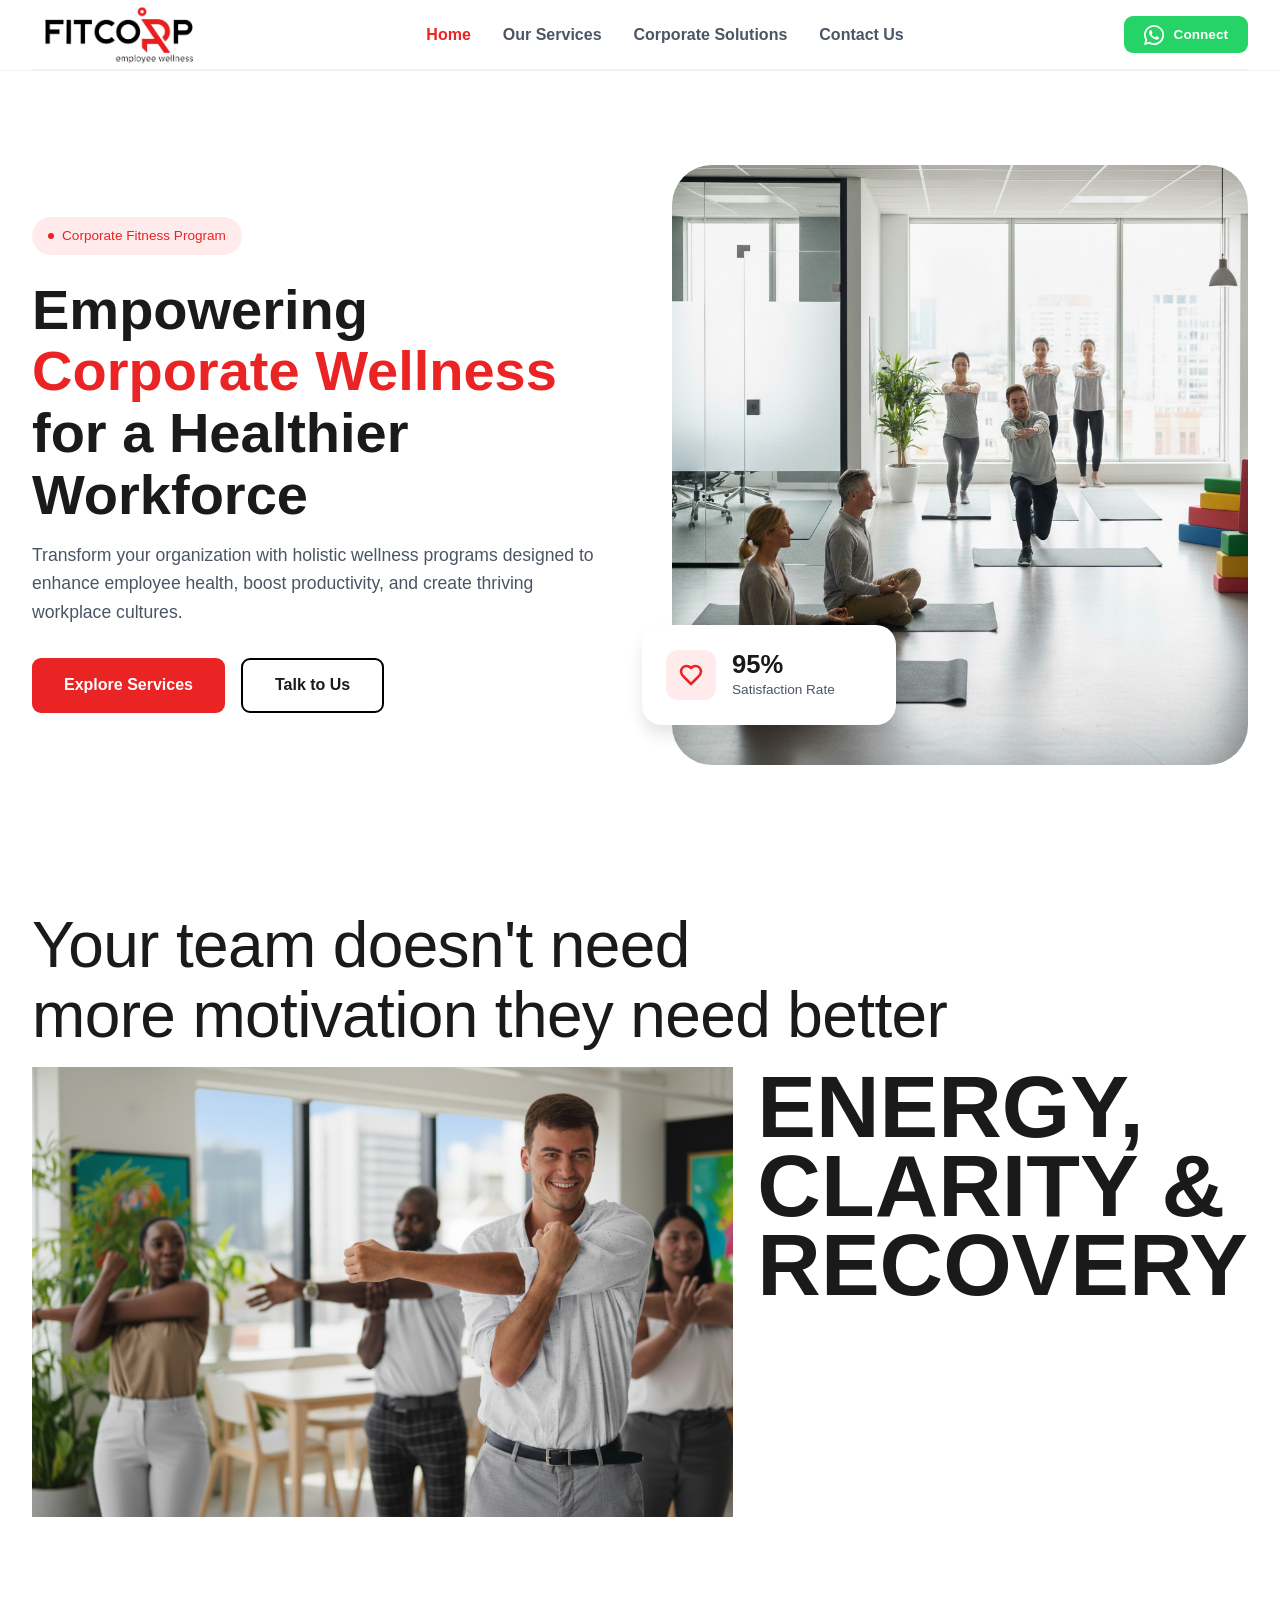
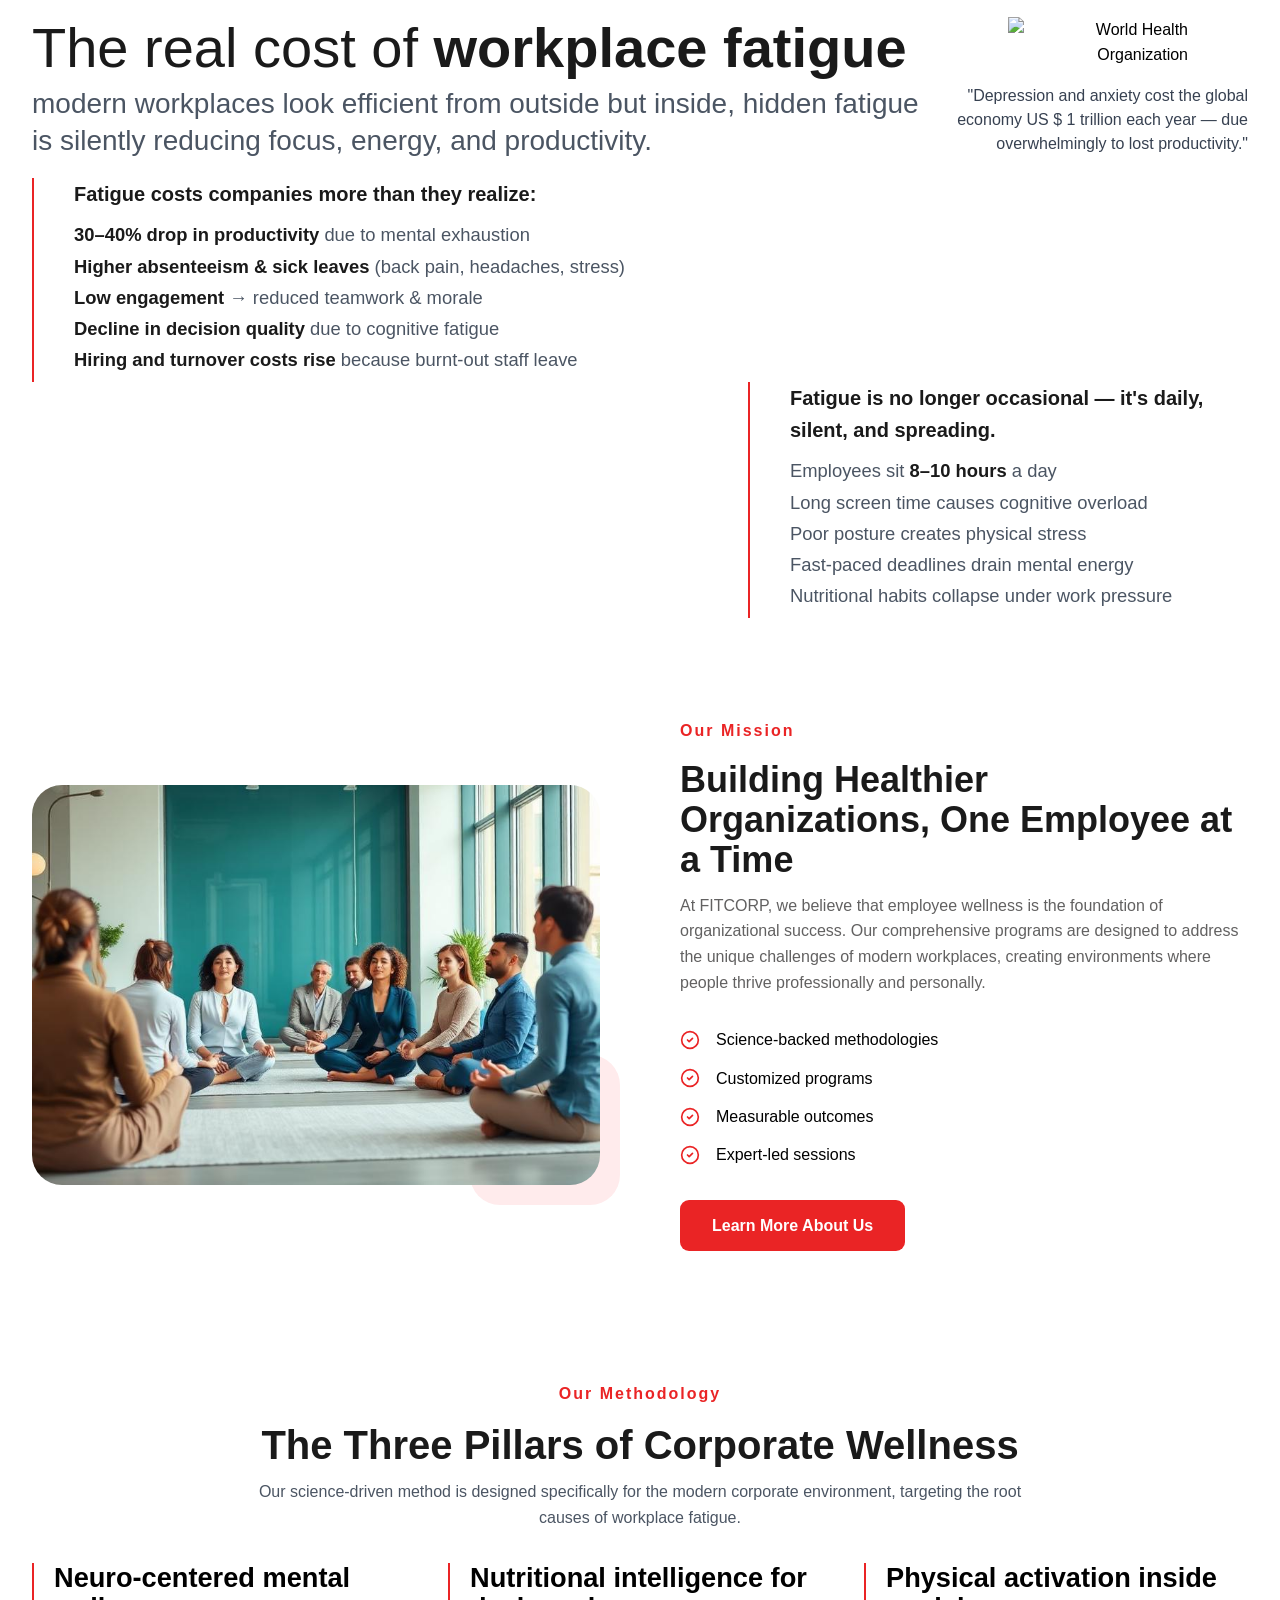
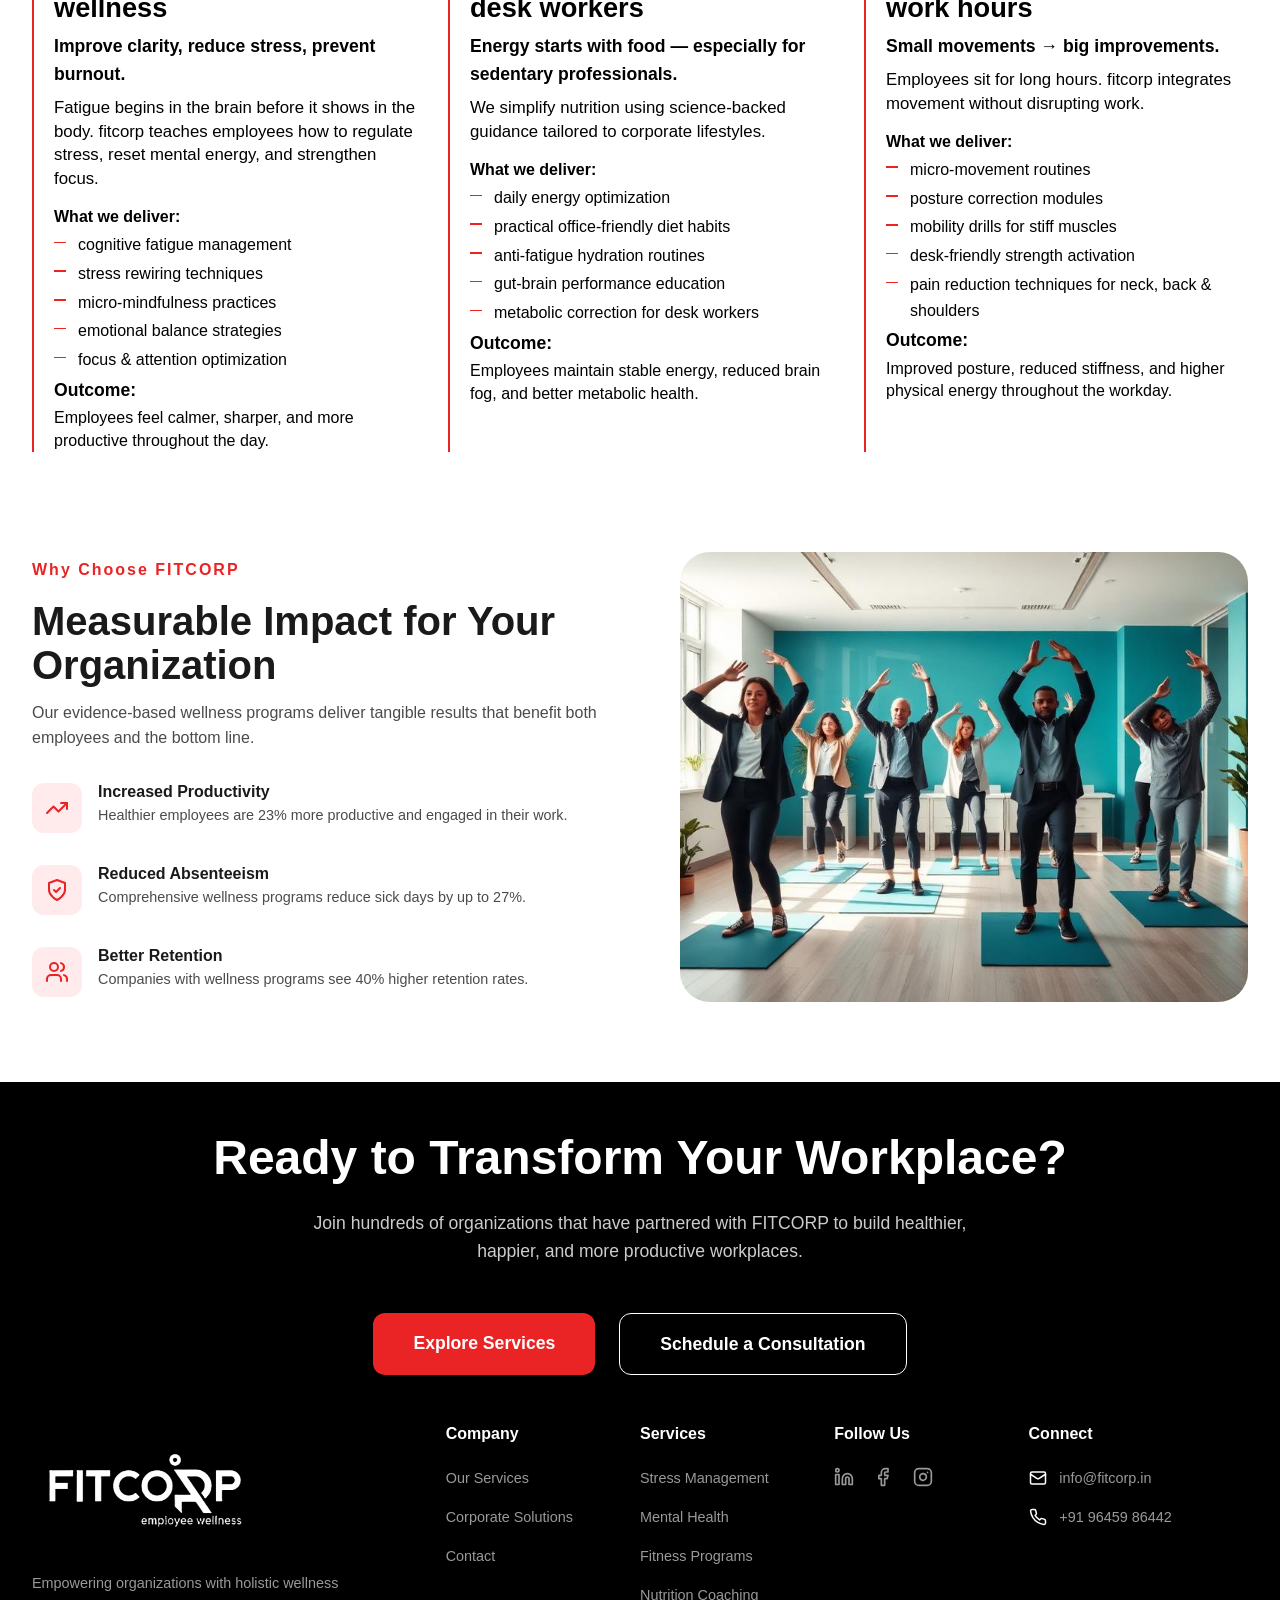
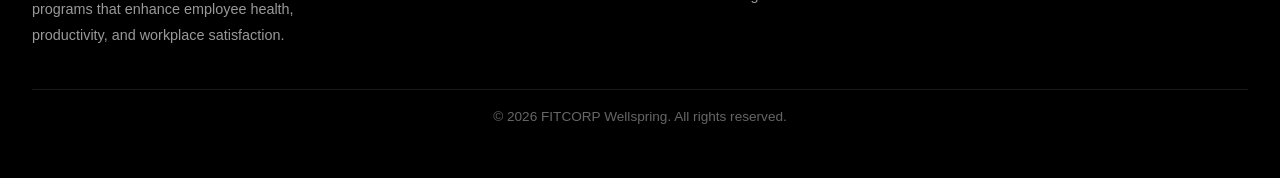
==== commit cfcb5669: "changes implemented" ====
--- a/index.html
+++ b/index.html
@@ -23,7 +23,7 @@
           <li><a href="corporate-solutions.html">Corporate Solutions</a></li>
           <li><a href="contact.html">Contact Us</a></li>
           <li class="mobile-only">
-            <a href="https://wa.me/919645986442" class="whatsapp-btn" style="margin-top: 1rem;">
+            <a href="https://wa.me/919645986442" class="whatsapp-btn">
               <svg xmlns="http://www.w3.org/2000/svg" width="20" height="20" viewBox="0 0 24 24" fill="currentColor">
                 <path d="M17.472 14.382c-.297-.149-1.758-.867-2.03-.967-.273-.099-.471-.148-.67.15-.197.297-.767.966-.94 1.164-.173.199-.347.223-.644.075-.297-.15-1.255-.463-2.39-1.475-.883-.788-1.48-1.761-1.653-2.059-.173-.297-.018-.458.13-.606.134-.133.298-.347.446-.52.149-.174.198-.298.298-.497.099-.198.05-.371-.025-.52-.075-.149-.669-1.612-.916-2.207-.242-.579-.487-.5-.669-.51-.173-.008-.371-.01-.57-.01-.198 0-.52.074-.792.372-.272.297-1.04 1.016-1.04 2.479 0 1.462 1.065 2.875 1.213 3.074.149.198 2.096 3.2 5.077 4.487.709.306 1.262.489 1.694.625.712.227 1.36.195 1.871.118.571-.085 1.758-.719 2.006-1.413.248-.694.248-1.289.173-1.413-.074-.124-.272-.198-.57-.347m-5.421 7.403h-.004a9.87 9.87 0 01-5.031-1.378l-.361-.214-3.741.982.998-3.648-.235-.374a9.86 9.86 0 01-1.51-5.26c.001-5.45 4.436-9.884 9.888-9.884 2.64 0 5.122 1.03 6.988 2.898a9.825 9.825 0 012.893 6.994c-.003 5.45-4.437 9.884-9.885 9.884m8.413-18.297A11.815 11.815 0 0012.05 0C5.414 0 .018 5.393 0 12.031c0 2.122.541 4.194 1.571 6.042L0 24l6.102-1.601a11.75 11.75 0 005.944 1.601c.002 0 .004 0 .006 0 6.634 0 12.032-5.393 12.034-12.031a11.77 11.77 0 00-3.417-8.481"/>
               </svg>
@@ -430,11 +430,13 @@
 
     menuBtn.addEventListener('click', () => {
       navLinks.classList.toggle('active');
+      document.body.classList.toggle('menu-open');
     });
 
     document.addEventListener('click', (e) => {
       if (!menuBtn.contains(e.target) && !navLinks.contains(e.target)) {
         navLinks.classList.remove('active');
+        document.body.classList.remove('menu-open');
       }
     });
 
--- a/index.css
+++ b/index.css
@@ -237,12 +237,12 @@
 .menu-btn {
   display: none;
   cursor: pointer;
-  color: #111827;
+  color: #000000;
   transition: var(--transition);
 }
 
 .menu-btn:hover {
-  color: var(--primary);
+  color: #000000;
 }
 
 .mobile-only {
@@ -526,12 +526,17 @@
 
 .badge {
   color: var(--primary);
-  text-transform: uppercase;
   letter-spacing: 2px;
   font-weight: 700;
   font-size: 1rem;
   display: block;
   margin-bottom: 1rem;
+}
+@media (max-width: 480px){
+  .badge{
+    font-size: 0.8rem;
+    margin-bottom: 0.1rem;
+  }
 }
 
 .check-list {
@@ -861,7 +866,7 @@
 
 /* Services Page Styles */
 .services-hero {
-  padding: 150px  60px;
+  padding: 150px  20px 80px 0 ;
   background: var(--bg-light);
   text-align: center;
 }
@@ -887,6 +892,12 @@
   color: #111827;
   letter-spacing: -0.02em;
   line-height: 1.1;
+}
+@media (max-width: 992px) {
+    .hero-h1 {
+        font-size: 2.5rem;
+        margin-bottom: 1rem;
+    }
 }
 
 .services-hero p {
@@ -1264,42 +1275,114 @@
 
   nav {
     height: 60px;
+    position: relative;
+    border-bottom: none;
   }
 
   .menu-btn {
     display: block;
     font-size: 1.5rem;
     z-index: 1001;
+    position: absolute;
+    left: 95%;
+    top: 60%;
+    transform: translate(-50%, -50%);
+    color: #000000;
   }
 
   .nav-links {
     display: none;
     position: fixed;
     top: 0;
-    left: 0;
+    right: -100%;
     width: 100%;
     height: 100vh;
-    background: var(--white);
+    background: linear-gradient(135deg, #ffffff 0%, #fafafa 100%);
     flex-direction: column;
+    justify-content: flex-start;
+    align-items: stretch;
+    padding: 0;
+    gap: 0;
+    z-index: 1001;
+    transition: right 0.35s cubic-bezier(0.4, 0, 0.2, 1);
+    overflow-y: auto;
+  }
+
+  .nav-links.active {
+    display: flex;
+    right: 0;
+  }
+
+  /* Mobile menu header with logo */
+  .nav-links::before {
+    content: '';
+    display: block;
+    width: 140px;
+    height: 80px;
+    background-image: url('assets/logo.png');
+    background-size: contain;
+    background-repeat: no-repeat;
+    background-position: left center;
+    margin: 0 0 0.5rem 1.25rem;
+    flex-shrink: 0;
+  }
+
+  /* Mobile menu links container */
+  .nav-links li {
+    width: 100%;
+    text-align: left;
+    padding: 0;
+    margin: 0;
+    list-style: none;
+  }
+
+  .nav-links li:first-of-type {
+    margin-top: 0rem;
+    padding-top: 0rem;
+    border-top: none;
+  }
+
+  .nav-links a {
+    display: block;
+    padding: 1rem 1.5rem;
+    font-size: 1rem;
+    font-weight: 600;
+    color: #1f2937;
+    text-align: left;
+    transition: all 0.2s ease;
+    position: relative;
+    border-left: 3px solid transparent;
+  }
+
+  .nav-links a:hover,
+  .nav-links a.active {
+    background: rgba(201, 29, 29, 0.05);
+    color: var(--primary);
+    border-left-color: var(--primary);
+    padding-left: 2rem;
+  }
+
+  /* WhatsApp button in mobile menu */
+  .mobile-only {
+    display: block;
+    margin-top: auto;
+    padding: 1.5rem;
+    /* border-top: 1px solid rgba(0, 0, 0, 0.08); */
+    text-align: center;
+  }
+
+  .mobile-only .whatsapp-btn {
+    display: flex;
     justify-content: center;
     align-items: center;
-    gap: 2rem;
-    z-index: 1000;
-  }
-
-  .nav-links.active {
-    display: flex;
-  }
-
-  .mobile-only {
-    display: block;
-  }
-  
-  .mobile-only .whatsapp-btn {
-    display: inline-flex;
-    width: 100%;
-    justify-content: center;
-    margin-top: 1rem;
+    color: white;
+    font-size: 0.9rem;
+    border-radius: 8px;
+    margin: 0 auto;
+    padding: 0.6rem 1.2rem;
+    width: 150px;
+        margin-top: 2rem;
+
   }
 
   nav > .whatsapp-btn, .get-started {
@@ -1516,7 +1599,7 @@
   }
 
   .services-hero {
-    padding: 80px 0 40px;
+    padding: 100px 0 20px;
   }
 
   
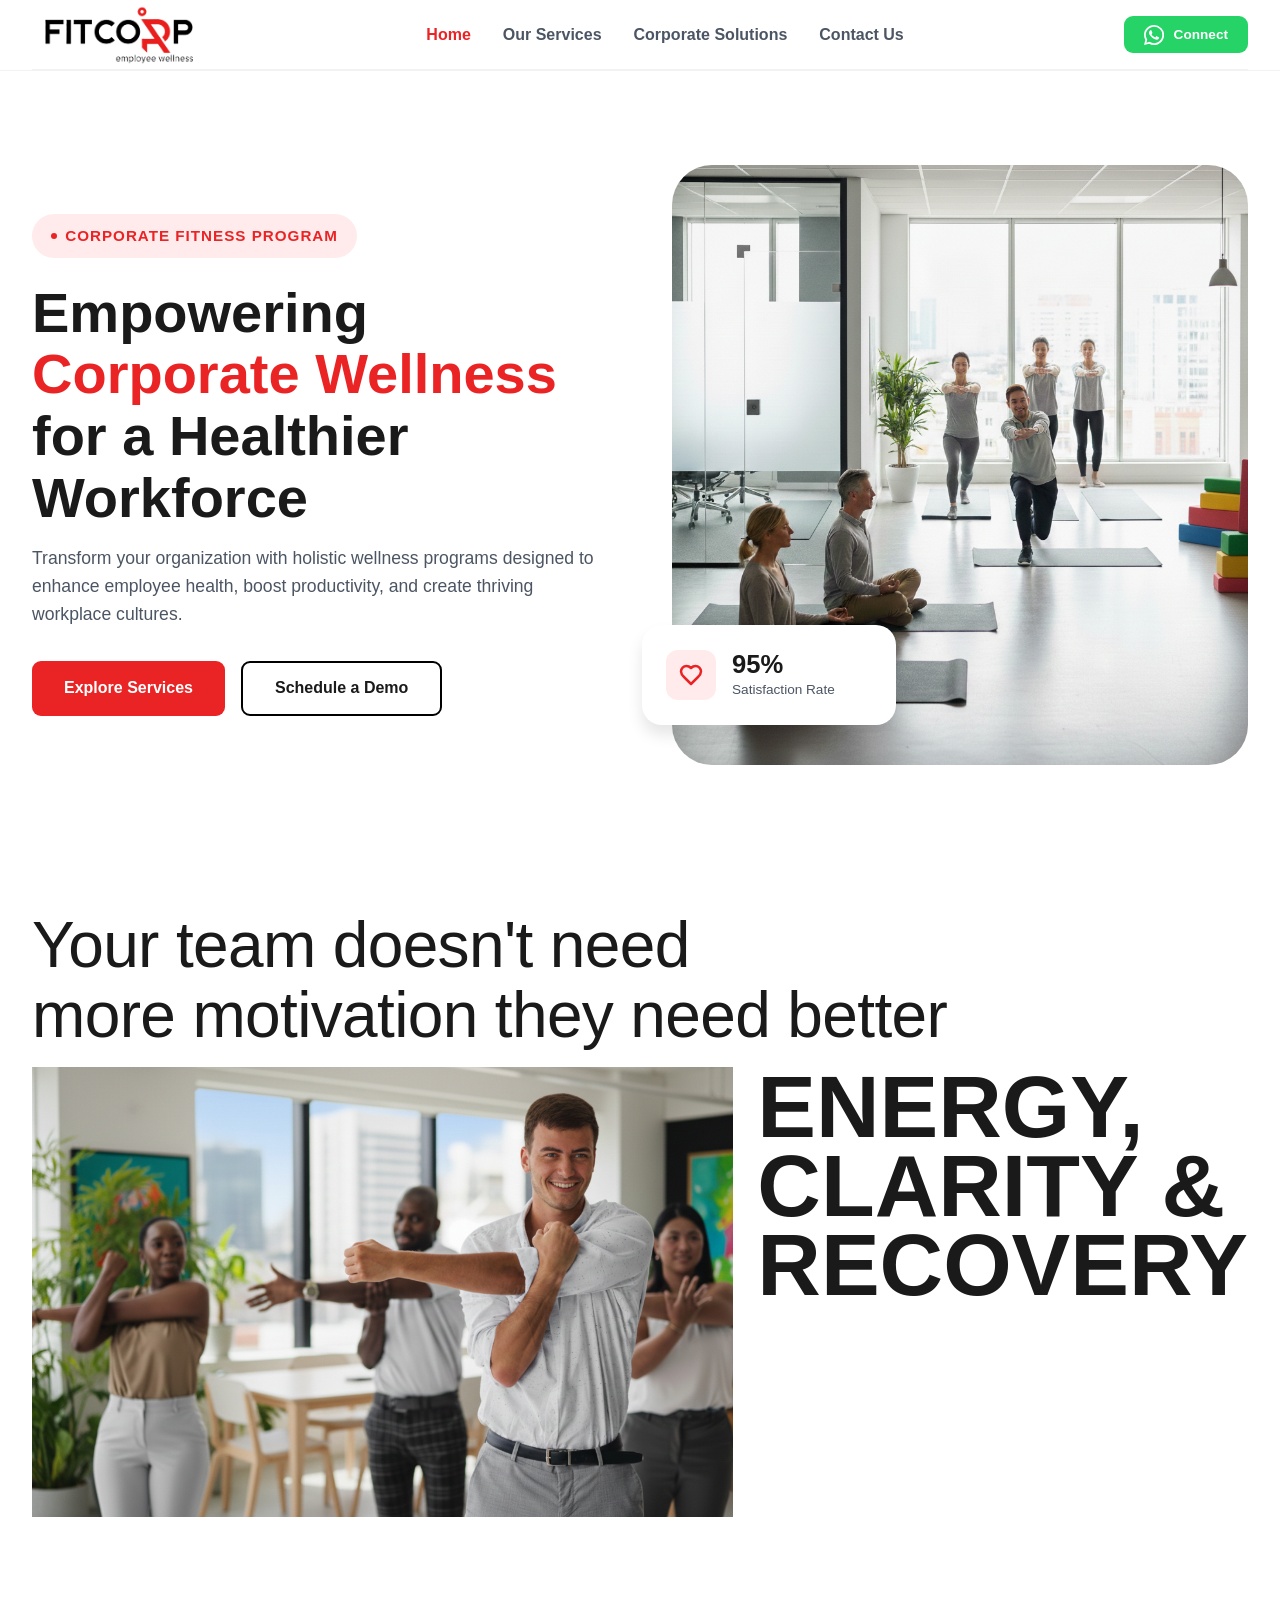
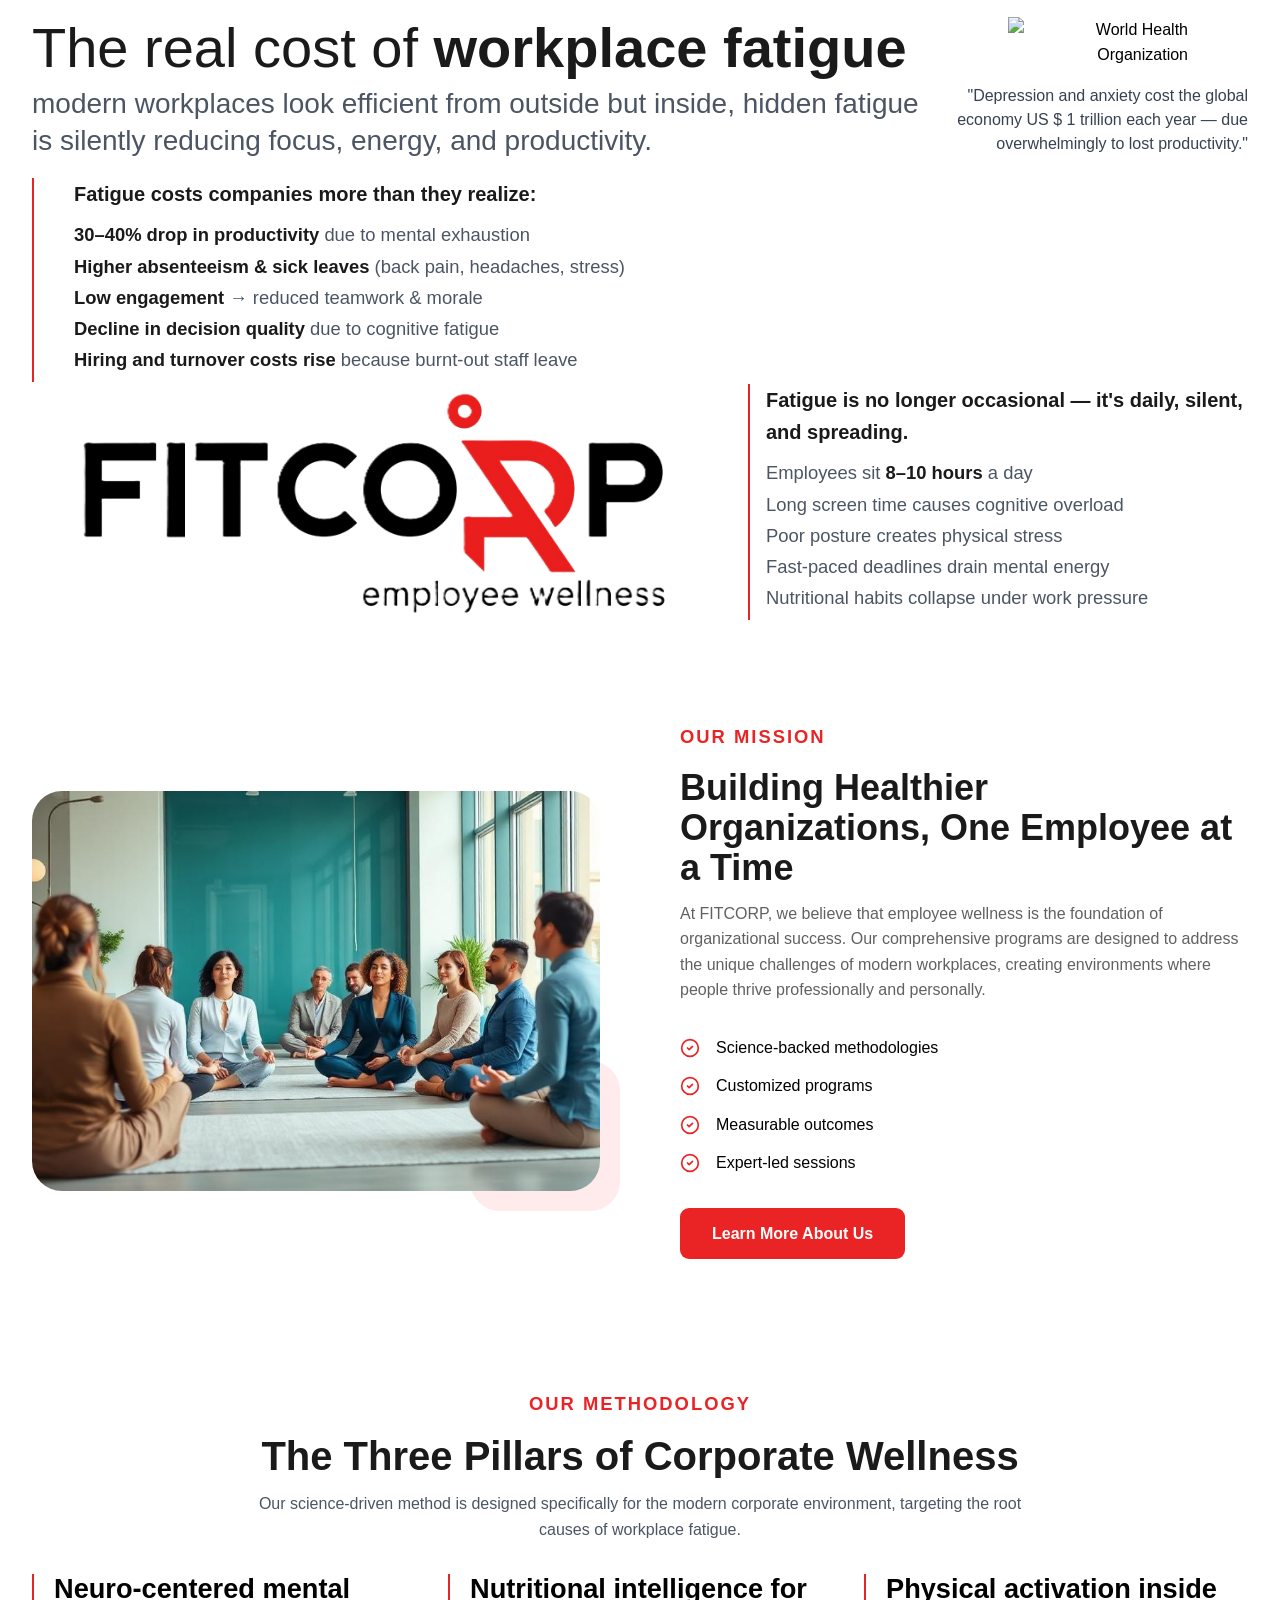
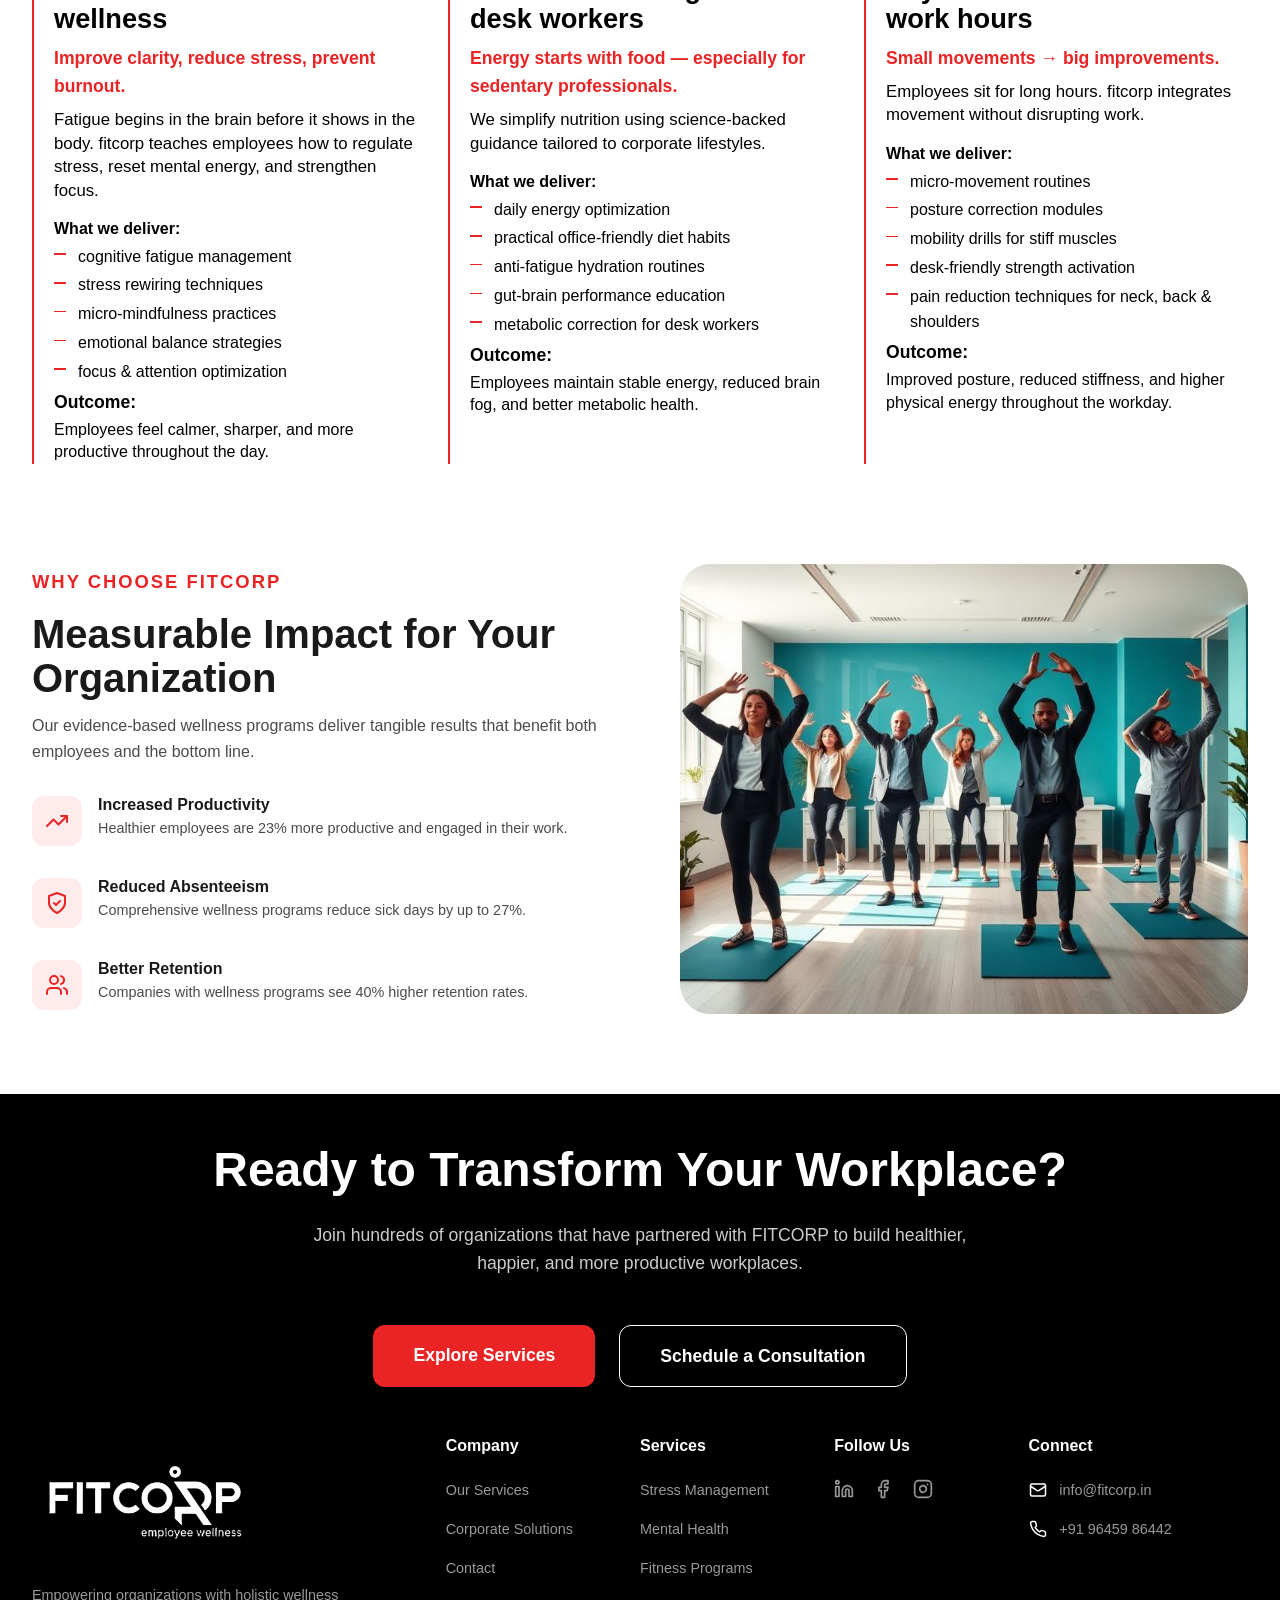
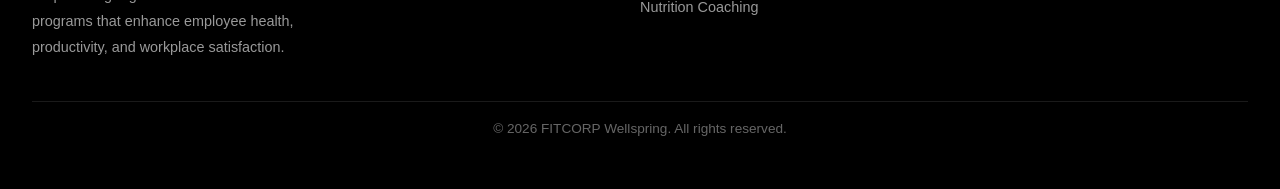
==== commit 31607af9: "ui fix" ====
--- a/index.html
+++ b/index.html
@@ -63,7 +63,7 @@
           </p>
           <div class="hero-btns">
             <a href="/services.html" class="btn btn-primary">Explore Services</a>
-            <a href="/contact.html" class="btn btn-outline">Talk to Us</a>
+            <a href="/contact.html" class="btn btn-outline">Schedule a Demo</a>
           </div>
         </div>
         <div class="hero-img-column" style="position: relative">
@@ -135,13 +135,27 @@
           </div>
         </div>
       </div>
-      <div class="fatigue-content-block-2">
-        <span class="block-title">Fatigue is no longer occasional — it's daily, silent, and spreading.</span>
-        <p>Employees sit <strong>8–10 hours</strong> a day</p>
-        <p>Long screen time causes cognitive overload</p>
-        <p>Poor posture creates physical stress</p>
-        <p>Fast-paced deadlines drain mental energy</p>
-        <p>Nutritional habits collapse under work pressure</p>
+       <!-- <div class="fatigue-content-block-2">
+          <span class="block-title">Fatigue is no longer occasional — it's daily, silent, and spreading.</span>
+          <p>Employees sit <strong>8–10 hours</strong> a day</p>
+          <p>Long screen time causes cognitive overload</p>
+          <p>Poor posture creates physical stress</p>
+          <p>Fast-paced deadlines drain mental energy</p>
+          <p>Nutritional habits collapse under work pressure</p>
+        </div>
+      </div> -->
+      <div class="fatigue-content-2">
+        <div>
+          <img src="assets/logo.png" alt="FITCORP" class="fatigue-logo">
+        </div>
+        <div class="fatigue-content-block-2">
+          <span class="block-title">Fatigue is no longer occasional — it's daily, silent, and spreading.</span>
+          <p>Employees sit <strong>8–10 hours</strong> a day</p>
+          <p>Long screen time causes cognitive overload</p>
+          <p>Poor posture creates physical stress</p>
+          <p>Fast-paced deadlines drain mental energy</p>
+          <p>Nutritional habits collapse under work pressure</p>
+        </div>
       </div>
     </div>
   </section>
--- a/index.css
+++ b/index.css
@@ -272,13 +272,15 @@
   display: inline-flex;
   align-items: center;
   gap: 0.5rem;
-  padding: 0.5rem 1rem;
+  padding: 0.6rem 1.2rem;
   background: var(--primary-light);
   color: var(--primary);
   border-radius: 50px;
-  font-size: 0.85rem;
-  font-weight: 500;
+  font-size: 0.95rem;
+  font-weight: 600;
   margin-bottom: 1.5rem;
+  text-transform: uppercase;
+  letter-spacing: 1px;
 }
 
 .hero-badge .dot {
@@ -388,7 +390,7 @@
   background: var(--white);
   padding: 10px 0 50px 0;
   color: var(--secondary);
-  /* font-family: 'Outfit', sans-serif; */
+
 }
 
 .motivation-subtitle {
@@ -415,7 +417,7 @@
   width: 100%;
   height: 450px;
   object-fit: cover;
-  /* filter: grayscale(100%) contrast(1.2); */
+
 }
 
 .motivation-content {
@@ -528,9 +530,10 @@
   color: var(--primary);
   letter-spacing: 2px;
   font-weight: 700;
-  font-size: 1rem;
+  font-size: 1.15rem;
   display: block;
   margin-bottom: 1rem;
+  text-transform: uppercase;
 }
 @media (max-width: 480px){
   .badge{
@@ -584,7 +587,7 @@
 .method-header {
   font-size: 1.7rem;
   font-weight: 600;
-  color: #000000;
+  color: #000;
   line-height: 1.1;
   margin-bottom: 0.6rem;
 }
@@ -592,7 +595,7 @@
 .method-tagline {
   font-size: 1.1rem;
   font-weight: 700;
-  color: #000000;
+  color: #ea2425;
   margin-bottom: 0.5rem;
   display: block;
 }
@@ -677,192 +680,7 @@
   }
 }
 
-/* About Page Specific Styles */
-.about-hero {
-  padding: 200px  60px;
-  text-align: center;
-  background: var(--bg-light);
-}
-
-
-
-.about-hero p {
-  max-width: 800px;
-   max-width: 680px;
-  margin: 0 auto;
-  font-size: 1.14rem;
-  color: #6b7280;
-  line-height: 1.5;
-  font-weight: 300;
-}
-
-.story-section {
-  padding: 60px 0;
-}
-
-.story-grid {
-  display: grid;
-  grid-template-columns: 1fr 1.2fr;
-  gap: 6rem;
-  align-items: center;
-}
-
-.story-content h2 {
-  font-size: 3rem;
-  margin-top: 1rem;
-}
-
-.story-content p {
-  margin-bottom: 1.5rem;
-  font-size: 1.05rem;
-  line-height: 1.8;
-}
-
-.story-img-wrapper img {
-  border-radius: 24px;
-  box-shadow: var(--shadow-lg);
-}
-
-.vision-mission-grid {
-  display: grid;
-  grid-template-columns: 1fr 1fr;
-  gap: 2rem;
-  padding: 50px 0;
-}
-
-.vm-card {
-  background: var(--white);
-  padding: 3rem;
-  border-radius: 20px;
-  border: 1px solid rgba(0, 0, 0, 0.05);
-  transition: var(--transition);
-}
-
-.vm-card:hover {
-  transform: translateY(-5px);
-  box-shadow: var(--shadow-lg);
-}
-
-.vm-icon {
-  width: 50px;
-  height: 50px;
-  background: var(--primary-light);
-  border-radius: 12px;
-  display: flex;
-  align-items: center;
-  justify-content: center;
-  color: var(--primary);
-  margin-bottom: 2rem;
-}
-
-.vm-card h3 {
-  font-size: 1.8rem;
-  margin-bottom: 1rem;
-}
-
-.principles-section {
-  padding: 60px 0;
-  background: var(--white);
-  text-align: center;
-}
-
-.principles-grid {
-  display: grid;
-  grid-template-columns: repeat(4, 1fr);
-  gap: 2rem;
-  margin-top: 4rem;
-}
-
-.principle-card {
-  padding: 2.5rem 1.5rem;
-  background: var(--bg-light);
-  border-radius: 16px;
-  transition: var(--transition);
-}
-
-.principle-card:hover {
-  background: var(--white);
-  box-shadow: var(--shadow-md);
-}
-
-.principle-icon {
-  margin-bottom: 1.5rem;
-  color: var(--primary);
-}
-
-.why-choose-about {
-  padding: 80px 0;
-  background: #fff5f5; /* Light peach/pink from image */
-}
-
-.why-about-grid {
-  display: grid;
-  grid-template-columns: 1.2fr 1fr;
-  gap: 6rem;
-  align-items: flex-start;
-}
-
-.why-about-list {
-  margin: 2.5rem 0;
-}
-
-.why-about-item {
-  display: flex;
-  align-items: center;
-  gap: 1rem;
-  margin-bottom: 1.2rem;
-  font-weight: 400;
-  color: var(--text-main);
-}
-
-.why-about-item svg {
-  color: var(--primary);
-}
-
-.about-stats-grid {
-  display: grid;
-  grid-template-columns: 1fr 1fr;
-  gap: 1.5rem;
-}
-
-.about-stat-box {
-  background: var(--white);
-  padding: 2.5rem;
-  border-radius: 16px;
-  box-shadow: var(--shadow-sm);
-}
-
-.about-stat-box h2 {
-  color: var(--primary);
-  font-size: 2.5rem;
-  margin-bottom: 0.5rem;
-}
-
-.vm-section {
-  background: #f9fafb;
-  padding: 80px 0;
-}
-
-.section-subtitle {
-  color: #6b7280;
-  margin-bottom: 3rem;
-  font-weight: 300;
-  font-size: 1.1rem;
-}
-
-.badge-check {
-  background: #fdf2f2 !important;
-  padding: 0.5rem 1rem !important;
-  border-radius: 50px !important;
-  text-transform: none !important;
-  letter-spacing: normal !important;
-  display: inline-flex !important;
-}
-
-.about-stat-box p {
-  font-size: 0.9rem;
-  color: #6b7280;
-}
+
 
 /* Services Page Styles */
 .services-hero {
@@ -1443,15 +1261,15 @@
   }
 
   .floating-card {
-    position: relative;
-    left: 0;
-    bottom: 0;
-    margin: -30px auto 0;
+    position: absolute;
+    left: 50% !important;
+    bottom: -30px !important;
+    margin: 0;
     width: 260px;
-    transform: none !important;
+    transform: translateX(-50%) !important;
     animation: none;
     z-index: 5;
-    box-shadow: 0 15px 30px rgba(0,0,0,0.1);
+    box-shadow: 0 10px 30px rgba(0,0,0,0.1);
   }
 
   .cta-btns {
@@ -1523,7 +1341,7 @@
 
   .hero {
     padding-top: 100px;
-    padding-bottom: 40px;
+    padding-bottom: 70px;
   }
 
   .hero-badge {
@@ -1560,7 +1378,7 @@
   .floating-card {
     width: 220px;
     padding: 0.8rem;
-    margin-top: -20px;
+    margin: 0;
   }
 
   .stat-icon {
@@ -1651,14 +1469,9 @@
     font-size: 0.85rem;
   }
 
-  .about-stats-grid {
-    grid-template-columns: 1fr;
-    gap: 1.25rem;
-  }
-
-  .vm-card {
-    padding: 2rem;
-  }
+
+
+
 
   .cta p {
     font-size: 0.88rem;
@@ -1669,60 +1482,30 @@
     gap: 2rem;
   }
 
-  .about-hero {
-    padding: 80px 0 40px;
-  }
-
-
-  .vm-section, .principles-section, .why-choose-about {
-    padding: 40px 0;
-  }
-
-  .vm-card {
-    padding: 1.5rem;
-  }
-
-  .vm-card h3 {
-    font-size: 1.3rem;
-  }
-
-  .principle-card {
-    padding: 1.25rem 1rem;
-  }
-
-  .principle-card h4 {
-    font-size: 1.1rem;
-  }
-
-  .story-img-wrapper img {
-    height: 280px !important;
-    object-fit: cover;
-  }
-
-  .about-stat-box {
-    padding: 1.5rem;
-    text-align: center;
-  }
-
-  .about-stat-box h2 {
-    font-size: 2.2rem;
-  }
-
-  .story-content h2 {
-    font-size: 1.6rem !important;
-    margin-bottom: 1rem;
-  }
-
-  .story-content p {
-    font-size: 0.9rem;
-    line-height: 1.5;
-    margin-bottom: 1rem;
-  }
-
-  .story-img-wrapper img {
-    height: 220px !important;
-    object-fit: cover;
-  }
+
+
+
+
+
+
+
+
+
+
+
+
+
+
+
+
+
+
+
+
+
+
+
+
 
   .mission-decoration {
     width: 60px !important;
@@ -1736,18 +1519,14 @@
 /* Extra Small Screens (360px) */
 @media (max-width: 360px) {
   h2 { font-size: 1.5rem; }
-  .hero-img, .mission-img, .story-img-wrapper img { height: 200px !important; }
-  .story-content h2 { font-size: 1.4rem !important; }
-  .story-content p { font-size: 0.85rem; }
+  .hero-img, .mission-img { height: 200px !important; }
+
+
   .mission-decoration {
     display: none !important;
   }
-  .stat-item h2, .about-stat-box h2 {
-    font-size: 1.8rem !important;
-  }
-  .stat-item p, .about-stat-box p {
-    font-size: 0.8rem !important;
-  }
+
+
 }
 
 
@@ -1770,7 +1549,7 @@
   font-weight: 300;
   margin-bottom: 0.5rem;
   line-height: 1.1;
-  /* text-transform: lowercase; */
+
   color: var(--secondary);
 }
 
@@ -1834,6 +1613,26 @@
   gap: 4rem;
   text-align: right;
 }
+.fatigue-content-2 {
+  display: flex;
+  flex-direction: row;
+  gap: 2rem;
+  text-align: right;
+  align-items: center; 
+  justify-content: center;
+}
+.fatigue-content-2 img{
+   width: 45rem;
+  height: 15rem;
+  margin-top: 0;
+ object-fit: cover;
+  margin: 0 auto;
+
+  /* filter: drop-shadow(2px 2px 0 #000) 
+          drop-shadow(-2px -2px 0 #000)
+          drop-shadow(2px -2px 0 #000)
+          drop-shadow(-2px 2px 0 #000); */
+}
 
 .who-box {
   display: flex;
@@ -1860,20 +1659,12 @@
   position: relative;
 }
 
-/* .who-quote::before {
-  content: "“";
-  position: absolute;
-  left: -20px;
-  top: -5px;
-  font-size: 2rem;
-  color: var(--primary);
-  opacity: 0.3;
-} */
+
 
 .fatigue-aside .fatigue-content-block ,.fatigue-content-block-2 {
   text-align: left;
   background: transparent;
-  padding: 0rem 0 0rem 2.5rem;
+  padding: 0rem 0 0rem 1rem;
 }
 
 @media (max-width: 992px) {
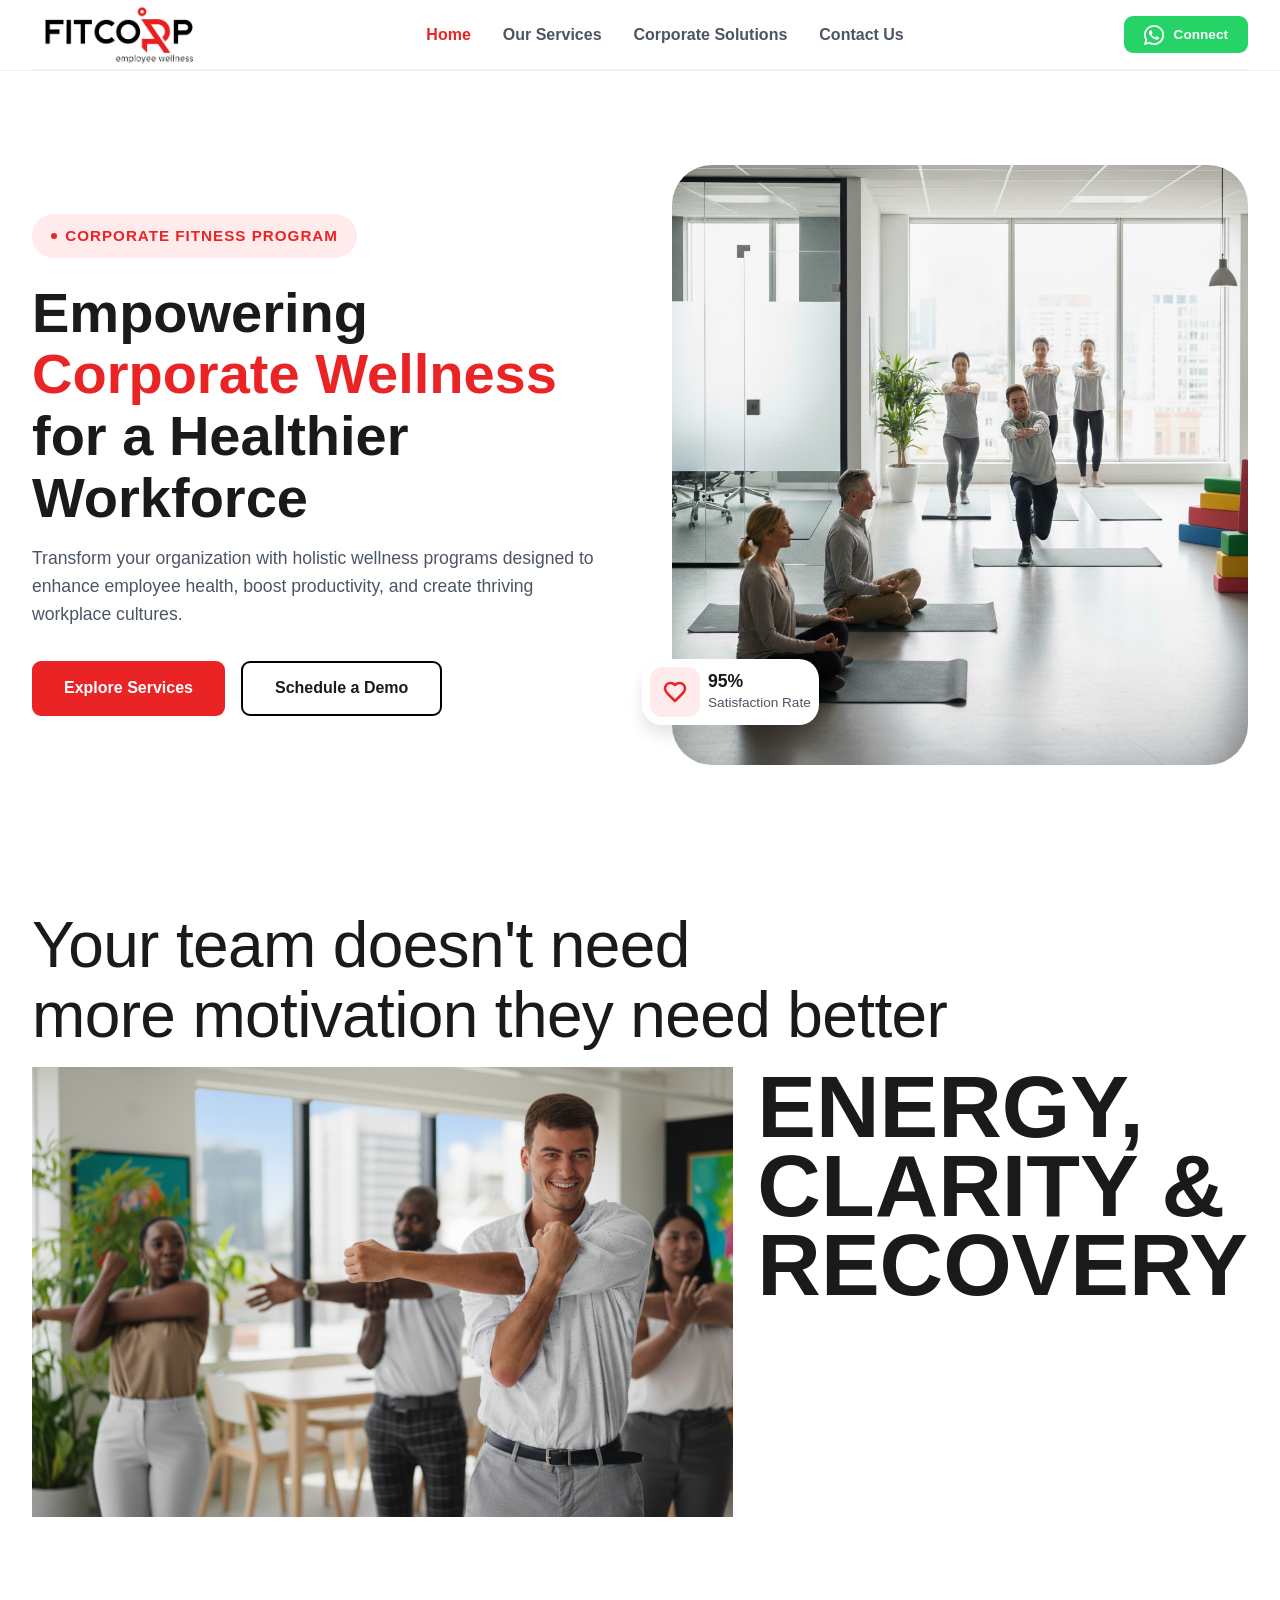
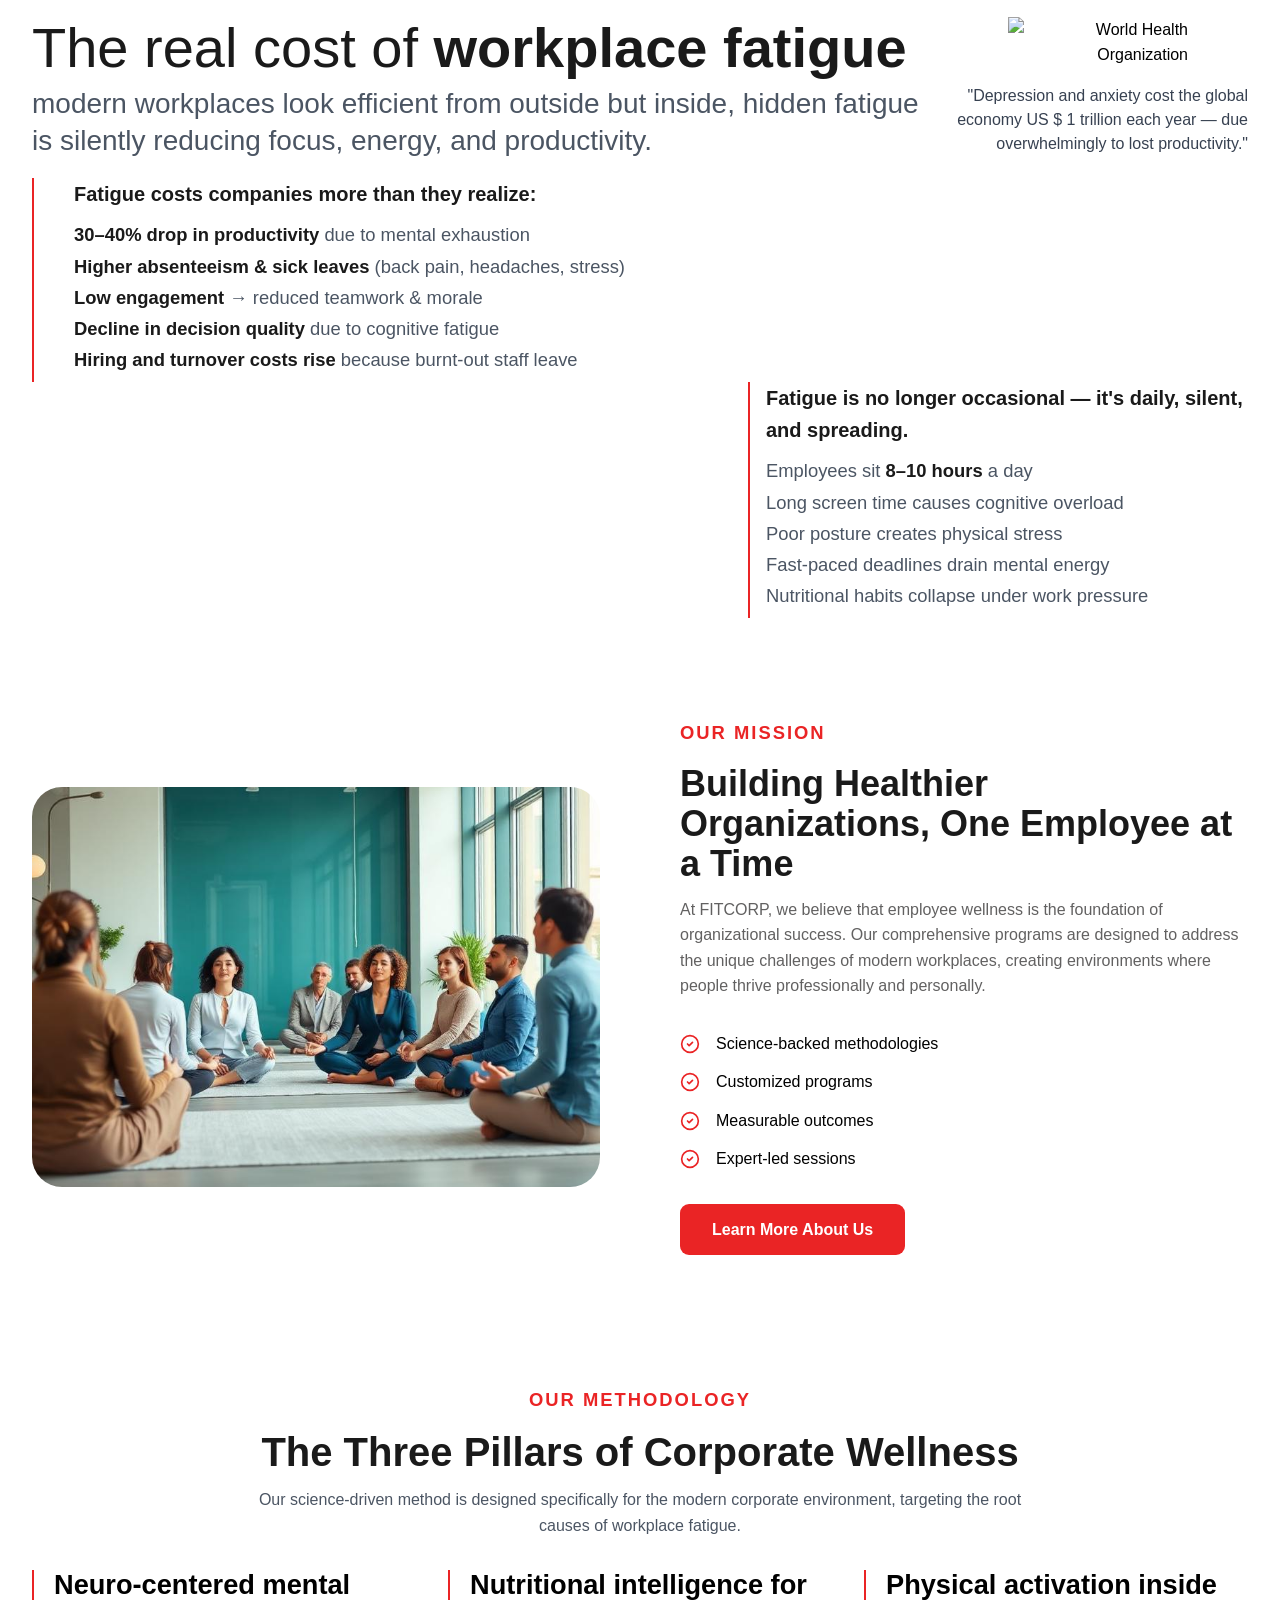
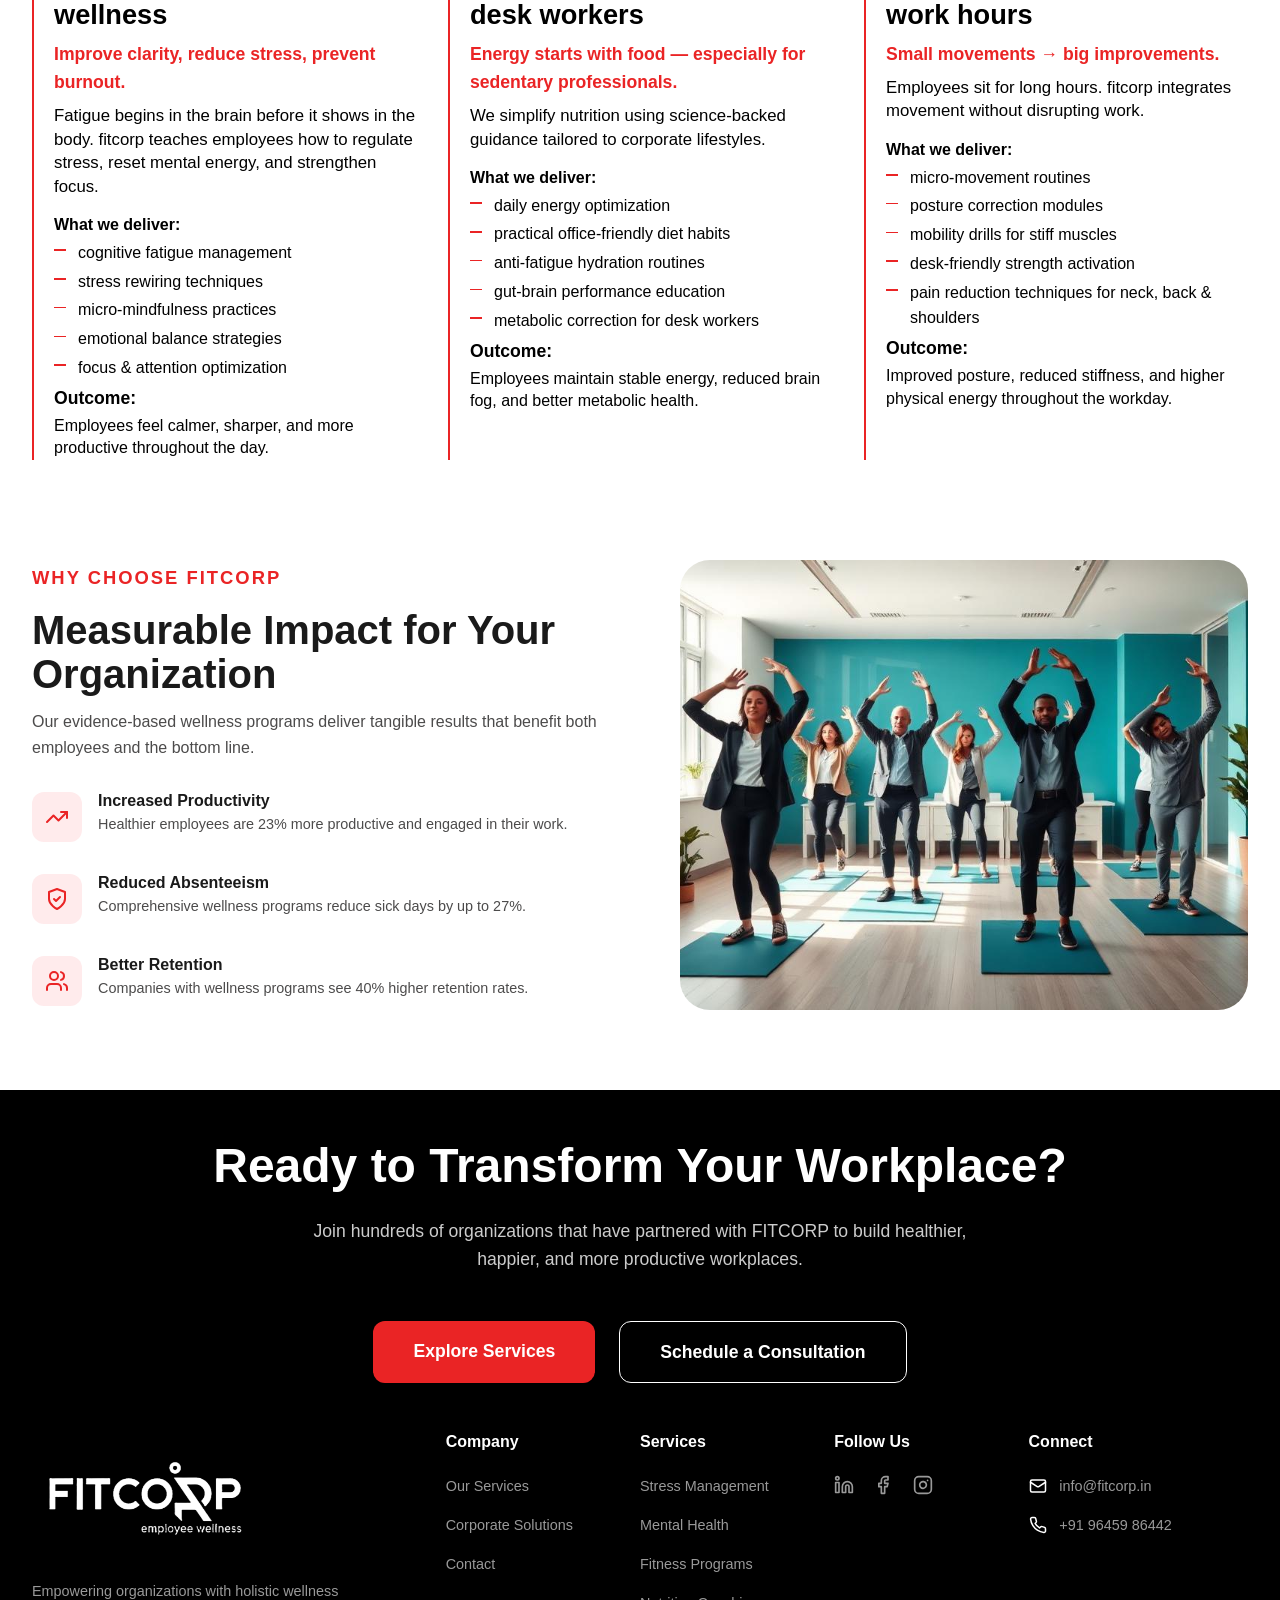
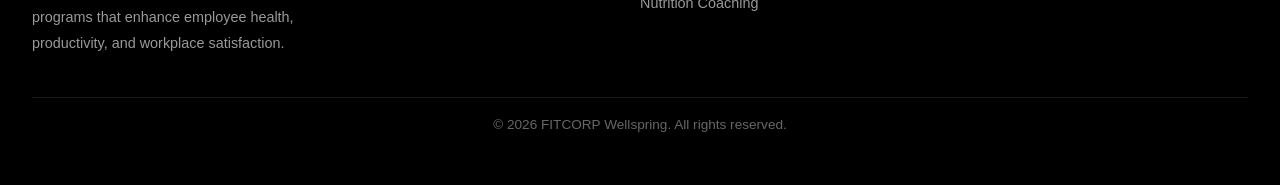
==== commit aa818f4d: "ui fix" ====
--- a/index.html
+++ b/index.html
@@ -81,8 +81,8 @@
                 <path d="M19 14c1.49-1.46 3-3.21 3-5.5A5.5 5.5 0 0 0 16.5 3c-1.76 0-3 .5-4.5 2-1.5-1.5-2.74-2-4.5-2A5.5 5.5 0 0 0 2 8.5c0 2.3 1.5 4.05 3 5.5l7 7Z"/>
               </svg>
             </div>
-            <div style="min-width: 140px;">
-              <p style="font-size: 1.6rem; font-weight: 800; margin: 0; color: #1a1a1a; line-height: 1.2;">95%</p>
+            <div style="min-width: 100px;">
+              <p style="font-size: 1.1rem; font-weight: 800; margin: 0; color: #1a1a1a; line-height: 1.2;">95%</p>
               <p style="font-size: 0.85rem; color: #4b5563; margin: 0; font-weight: 500;">Satisfaction Rate</p>
             </div>
           </div>
@@ -144,7 +144,15 @@
           <p>Nutritional habits collapse under work pressure</p>
         </div>
       </div> -->
-      <div class="fatigue-content-2">
+       <div class="fatigue-content-block-2">
+          <span class="block-title">Fatigue is no longer occasional — it's daily, silent, and spreading.</span>
+          <p>Employees sit <strong>8–10 hours</strong> a day</p>
+          <p>Long screen time causes cognitive overload</p>
+          <p>Poor posture creates physical stress</p>
+          <p>Fast-paced deadlines drain mental energy</p>
+          <p>Nutritional habits collapse under work pressure</p>
+        </div>
+      <!-- <div class="fatigue-content-2">
         <div>
           <img src="assets/logo.png" alt="FITCORP" class="fatigue-logo">
         </div>
@@ -156,7 +164,7 @@
           <p>Fast-paced deadlines drain mental energy</p>
           <p>Nutritional habits collapse under work pressure</p>
         </div>
-      </div>
+      </div> -->
     </div>
   </section>
 
@@ -166,7 +174,7 @@
       <div class="mission-grid">
         <div class="mission-img-wrapper" style="position: relative">
           <img src="assets/meditation2.png" alt="Corporate Meditation" class="mission-img">
-          <div class="mission-decoration" style="position: absolute; bottom: -20px; right: -20px; width: 150px; height: 150px; background: var(--primary-light); border-radius: 30px; z-index: -1;"></div>
+          
         </div>
         <div class="mission-content">
           <span class="badge">Our Mission</span>
--- a/index.css
+++ b/index.css
@@ -364,12 +364,12 @@
   bottom: 30px;
   left: -20px;
   background: var(--white);
-  padding: 1.5rem;
+  padding: 0.5rem;
   border-radius: 20px;
   box-shadow: var(--shadow-lg);
   display: flex;
   align-items: center;
-  gap: 1rem;
+  gap: 0.5rem;
   z-index: 10;
   animation: float 4s ease-in-out infinite;
 }
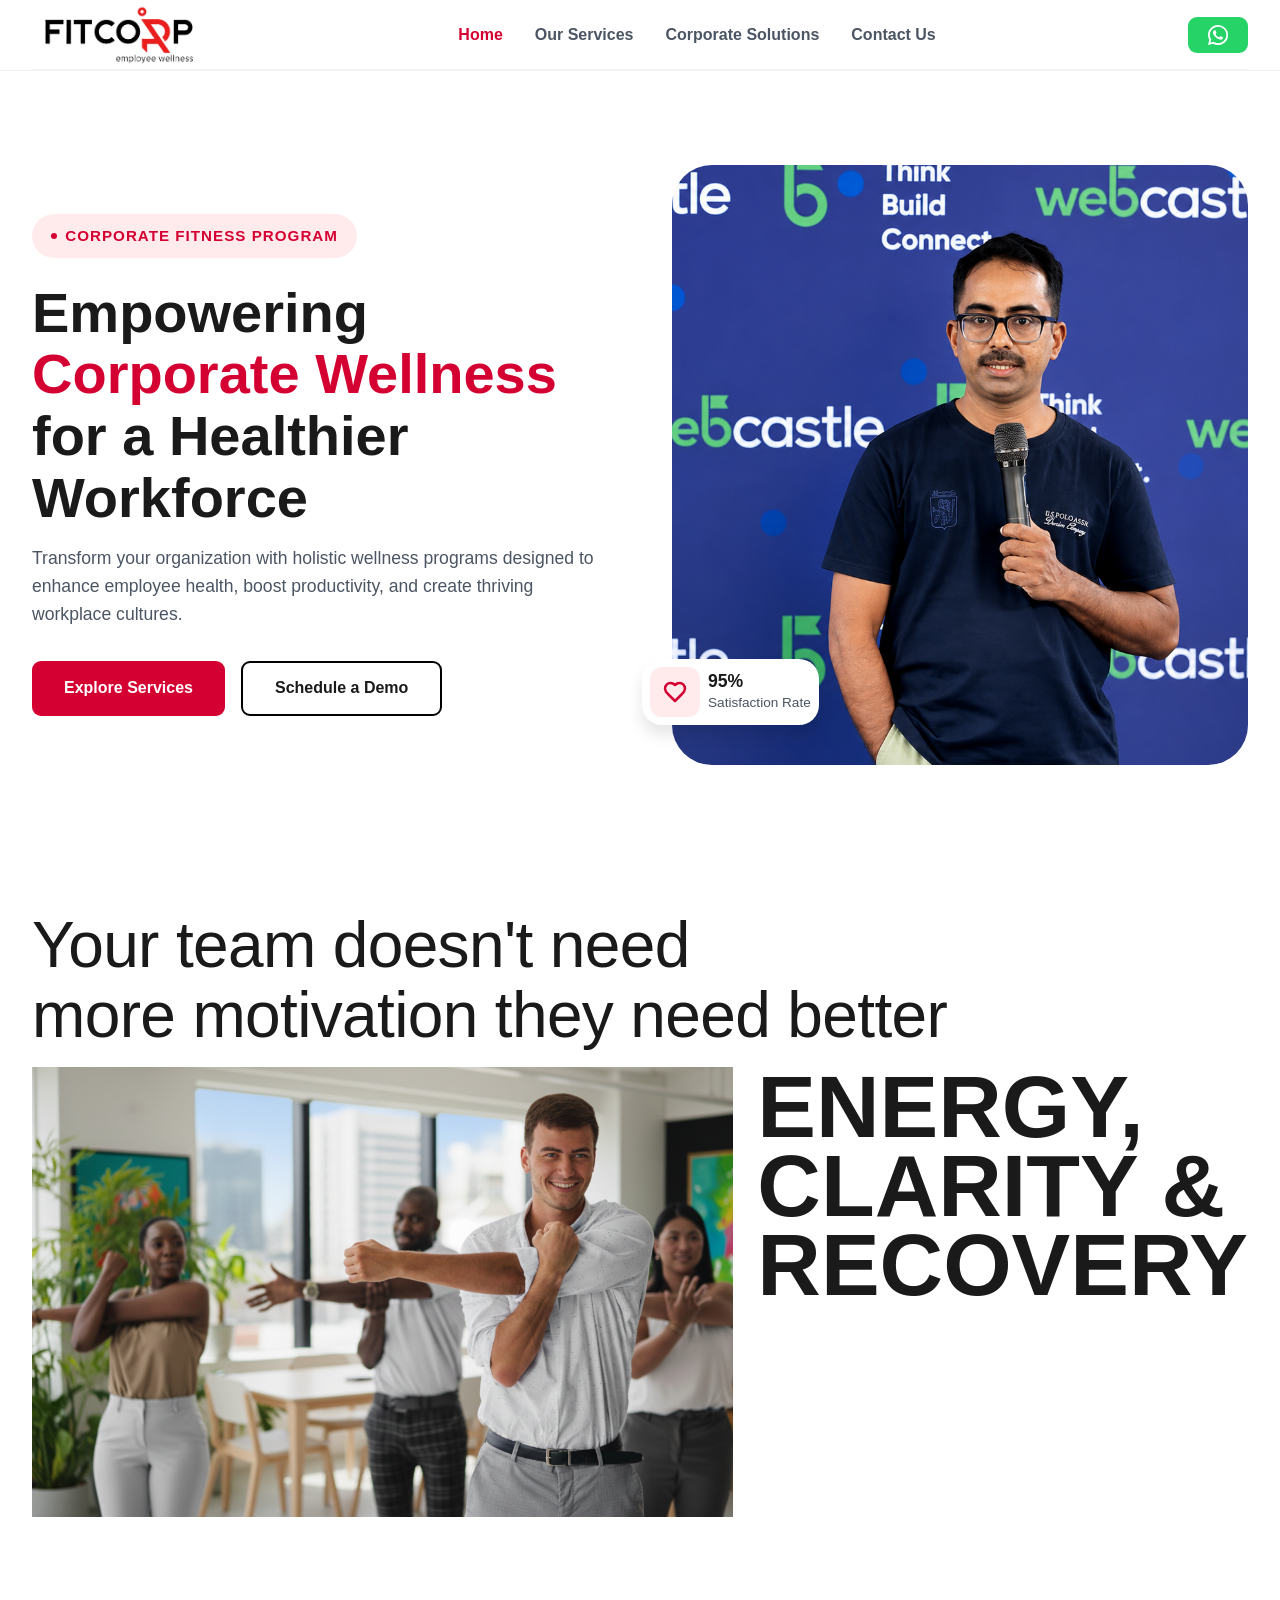
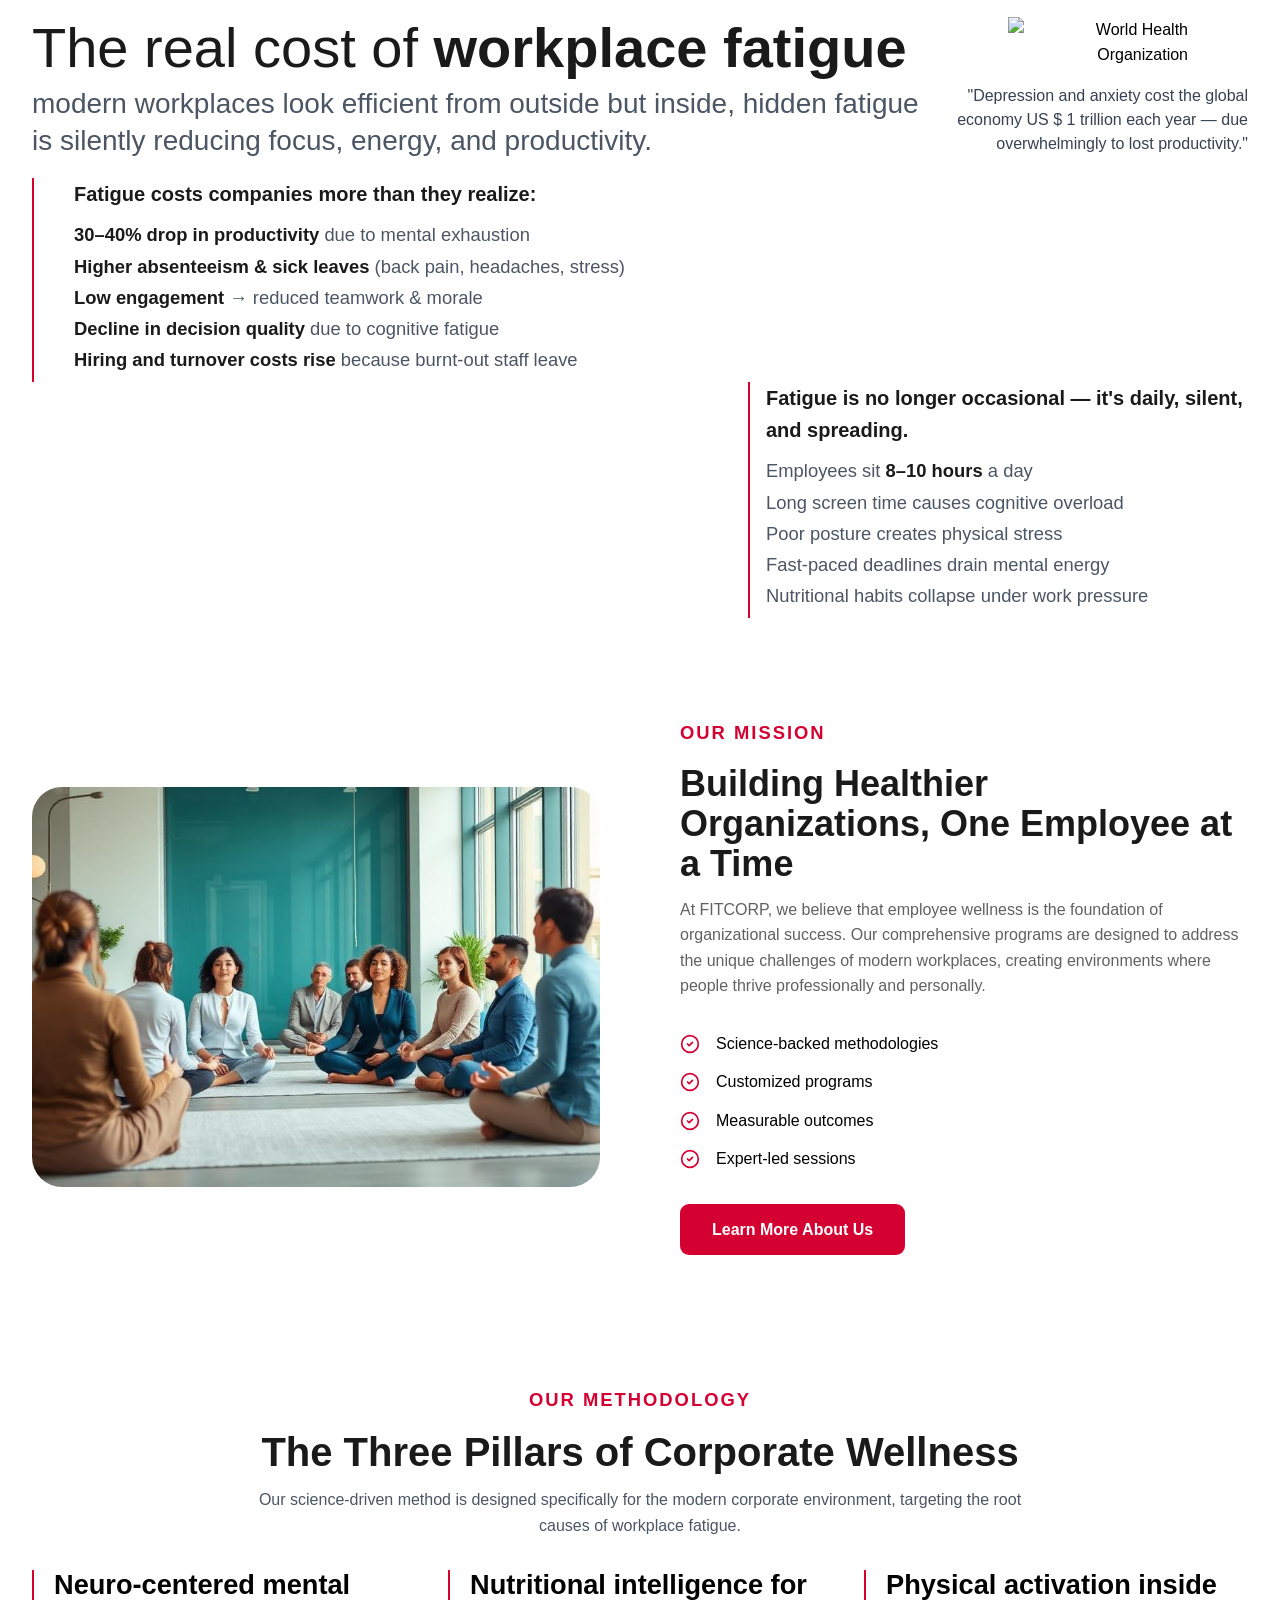
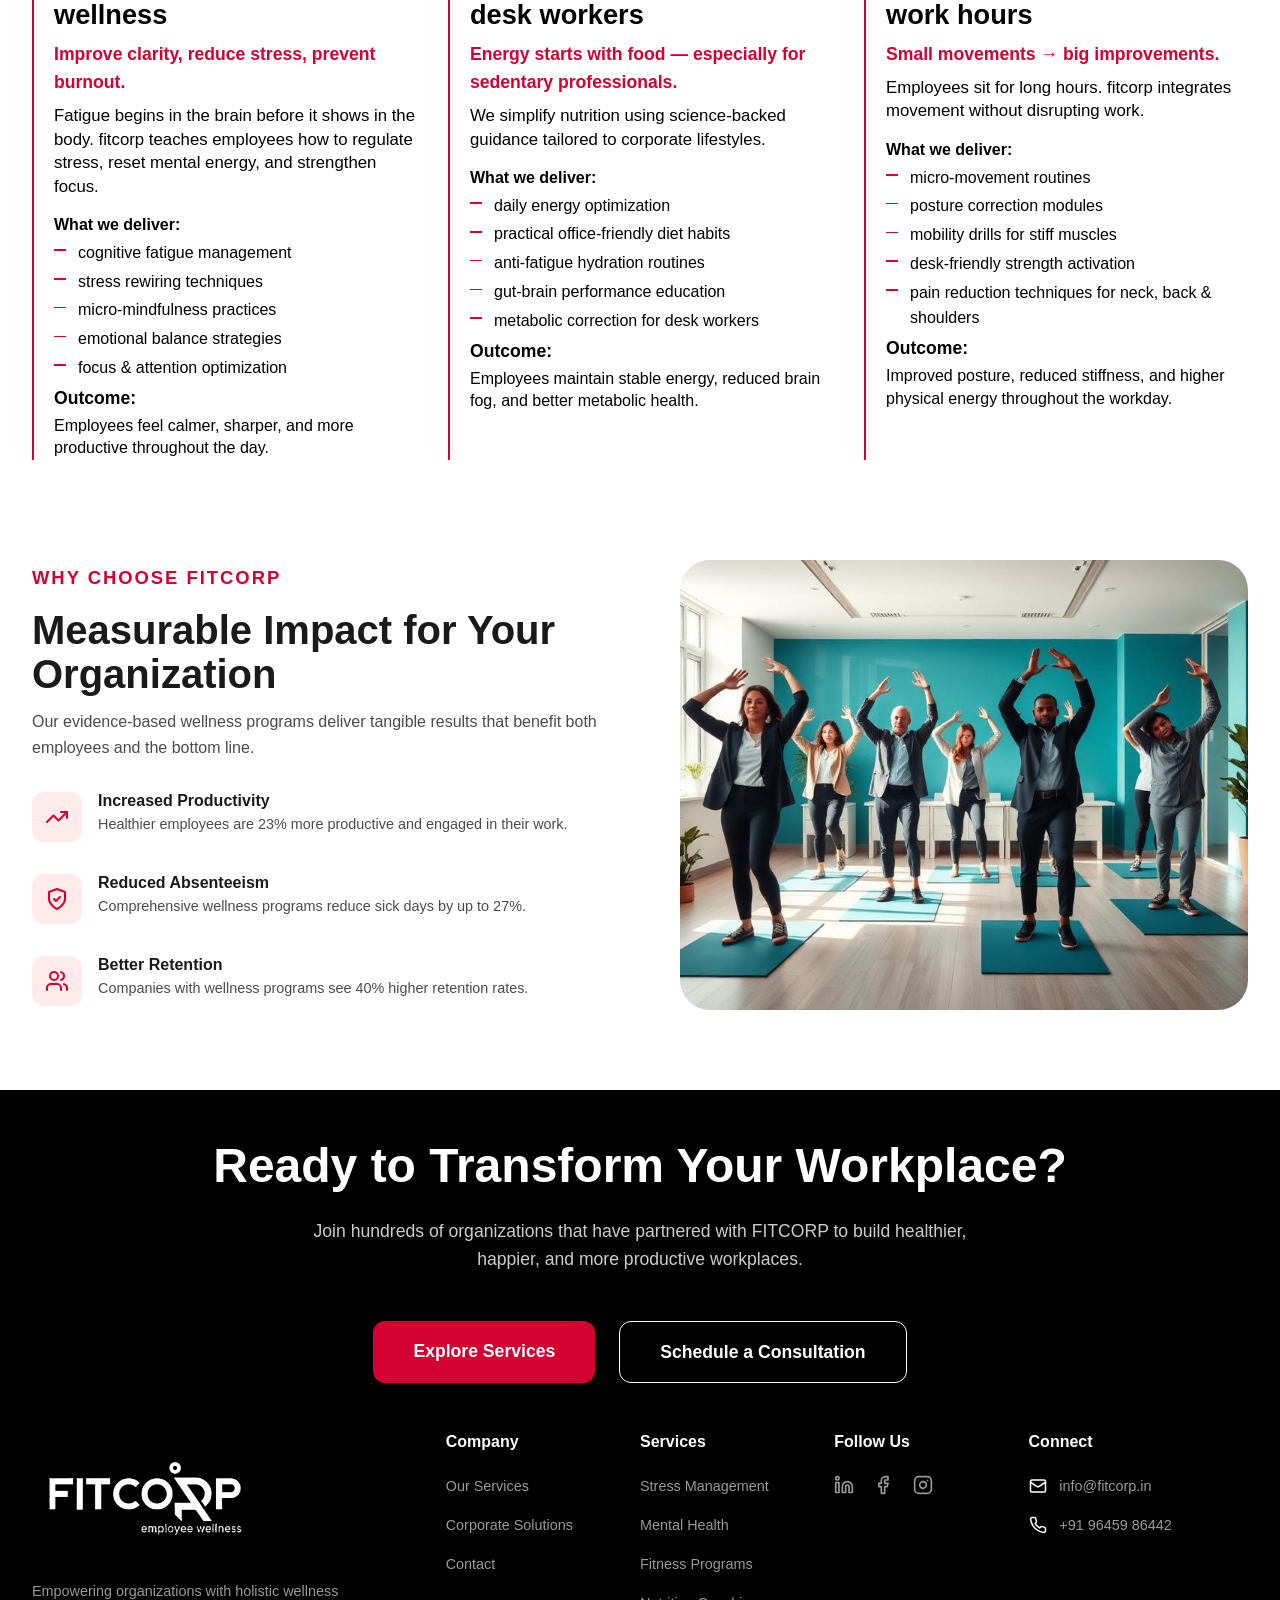
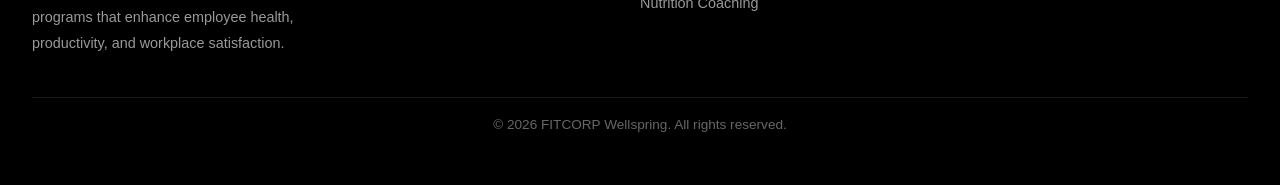
==== commit 0665d004: "geriyatric fix" ====
--- a/index.html
+++ b/index.html
@@ -27,7 +27,7 @@
               <svg xmlns="http://www.w3.org/2000/svg" width="20" height="20" viewBox="0 0 24 24" fill="currentColor">
                 <path d="M17.472 14.382c-.297-.149-1.758-.867-2.03-.967-.273-.099-.471-.148-.67.15-.197.297-.767.966-.94 1.164-.173.199-.347.223-.644.075-.297-.15-1.255-.463-2.39-1.475-.883-.788-1.48-1.761-1.653-2.059-.173-.297-.018-.458.13-.606.134-.133.298-.347.446-.52.149-.174.198-.298.298-.497.099-.198.05-.371-.025-.52-.075-.149-.669-1.612-.916-2.207-.242-.579-.487-.5-.669-.51-.173-.008-.371-.01-.57-.01-.198 0-.52.074-.792.372-.272.297-1.04 1.016-1.04 2.479 0 1.462 1.065 2.875 1.213 3.074.149.198 2.096 3.2 5.077 4.487.709.306 1.262.489 1.694.625.712.227 1.36.195 1.871.118.571-.085 1.758-.719 2.006-1.413.248-.694.248-1.289.173-1.413-.074-.124-.272-.198-.57-.347m-5.421 7.403h-.004a9.87 9.87 0 01-5.031-1.378l-.361-.214-3.741.982.998-3.648-.235-.374a9.86 9.86 0 01-1.51-5.26c.001-5.45 4.436-9.884 9.888-9.884 2.64 0 5.122 1.03 6.988 2.898a9.825 9.825 0 012.893 6.994c-.003 5.45-4.437 9.884-9.885 9.884m8.413-18.297A11.815 11.815 0 0012.05 0C5.414 0 .018 5.393 0 12.031c0 2.122.541 4.194 1.571 6.042L0 24l6.102-1.601a11.75 11.75 0 005.944 1.601c.002 0 .004 0 .006 0 6.634 0 12.032-5.393 12.034-12.031a11.77 11.77 0 00-3.417-8.481"/>
               </svg>
-              Connect
+              <!-- Connect -->
             </a>
           </li>
         </ul>
@@ -42,7 +42,7 @@
           <svg xmlns="http://www.w3.org/2000/svg" width="20" height="20" viewBox="0 0 24 24" fill="currentColor">
             <path d="M17.472 14.382c-.297-.149-1.758-.867-2.03-.967-.273-.099-.471-.148-.67.15-.197.297-.767.966-.94 1.164-.173.199-.347.223-.644.075-.297-.15-1.255-.463-2.39-1.475-.883-.788-1.48-1.761-1.653-2.059-.173-.297-.018-.458.13-.606.134-.133.298-.347.446-.52.149-.174.198-.298.298-.497.099-.198.05-.371-.025-.52-.075-.149-.669-1.612-.916-2.207-.242-.579-.487-.5-.669-.51-.173-.008-.371-.01-.57-.01-.198 0-.52.074-.792.372-.272.297-1.04 1.016-1.04 2.479 0 1.462 1.065 2.875 1.213 3.074.149.198 2.096 3.2 5.077 4.487.709.306 1.262.489 1.694.625.712.227 1.36.195 1.871.118.571-.085 1.758-.719 2.006-1.413.248-.694.248-1.289.173-1.413-.074-.124-.272-.198-.57-.347m-5.421 7.403h-.004a9.87 9.87 0 01-5.031-1.378l-.361-.214-3.741.982.998-3.648-.235-.374a9.86 9.86 0 01-1.51-5.26c.001-5.45 4.436-9.884 9.888-9.884 2.64 0 5.122 1.03 6.988 2.898a9.825 9.825 0 012.893 6.994c-.003 5.45-4.437 9.884-9.885 9.884m8.413-18.297A11.815 11.815 0 0012.05 0C5.414 0 .018 5.393 0 12.031c0 2.122.541 4.194 1.571 6.042L0 24l6.102-1.601a11.75 11.75 0 005.944 1.601c.002 0 .004 0 .006 0 6.634 0 12.032-5.393 12.034-12.031a11.77 11.77 0 00-3.417-8.481"/>
           </svg>
-          Connect
+          <!-- Connect -->
         </a>
       </nav>
     </div>
@@ -71,8 +71,9 @@
             <div class="hero-slider">
               <img src="assets/slider/image1.png" class="slider-img active" alt="Wellness Image 1">
               <img src="assets/slider/image2.png" class="slider-img" alt="Wellness Image 2">
-              <img src="assets/slider/meditation.png" class="slider-img" alt="Wellness Image 3">
-              <img src="assets/slider/meditation1.png" class="slider-img" alt="Wellness Image 4">
+              <img src="assets/slider/slide3.png" class="slider-img" alt="Wellness Image 3">
+              <img src="assets/slider/image4.png" class="slider-img" alt="Wellness Image 4">
+              <img src="assets/slider/image5.png" class="slider-img" alt="Wellness Image 5">
             </div>
           </div>
           <div class="floating-card" style="bottom: 40px; left: -30px;">
--- a/index.css
+++ b/index.css
@@ -1,7 +1,7 @@
 :root {
   font-family: Inter, sans-serif;
   font-feature-settings: 'liga' 1, 'calt' 1; /* fix for Chrome */
-  --primary: #ea2425; /* fitcorp Red */
+  --primary: #d50032; /* fitcorp Red */
   --primary-light: #ffebec;
   --secondary: #1a1a1a;
   --text-main: #333333;
@@ -117,7 +117,7 @@
 }
 
 .get-started:hover {
-  background-color: #ea2425;
+  background-color: #d50032;
   transform: translateY(-1px);
 }
 
@@ -154,7 +154,7 @@
 }
 
 .btn-primary:hover {
-  background-color: #ea2425;
+  background-color: #d50032;
   transform: translateY(-2px);
   box-shadow: 0 5px 15px rgba(204, 31, 38, 0.3);
 }
@@ -595,7 +595,7 @@
 .method-tagline {
   font-size: 1.1rem;
   font-weight: 700;
-  color: #ea2425;
+  color: #d50032;
   margin-bottom: 0.5rem;
   display: block;
 }
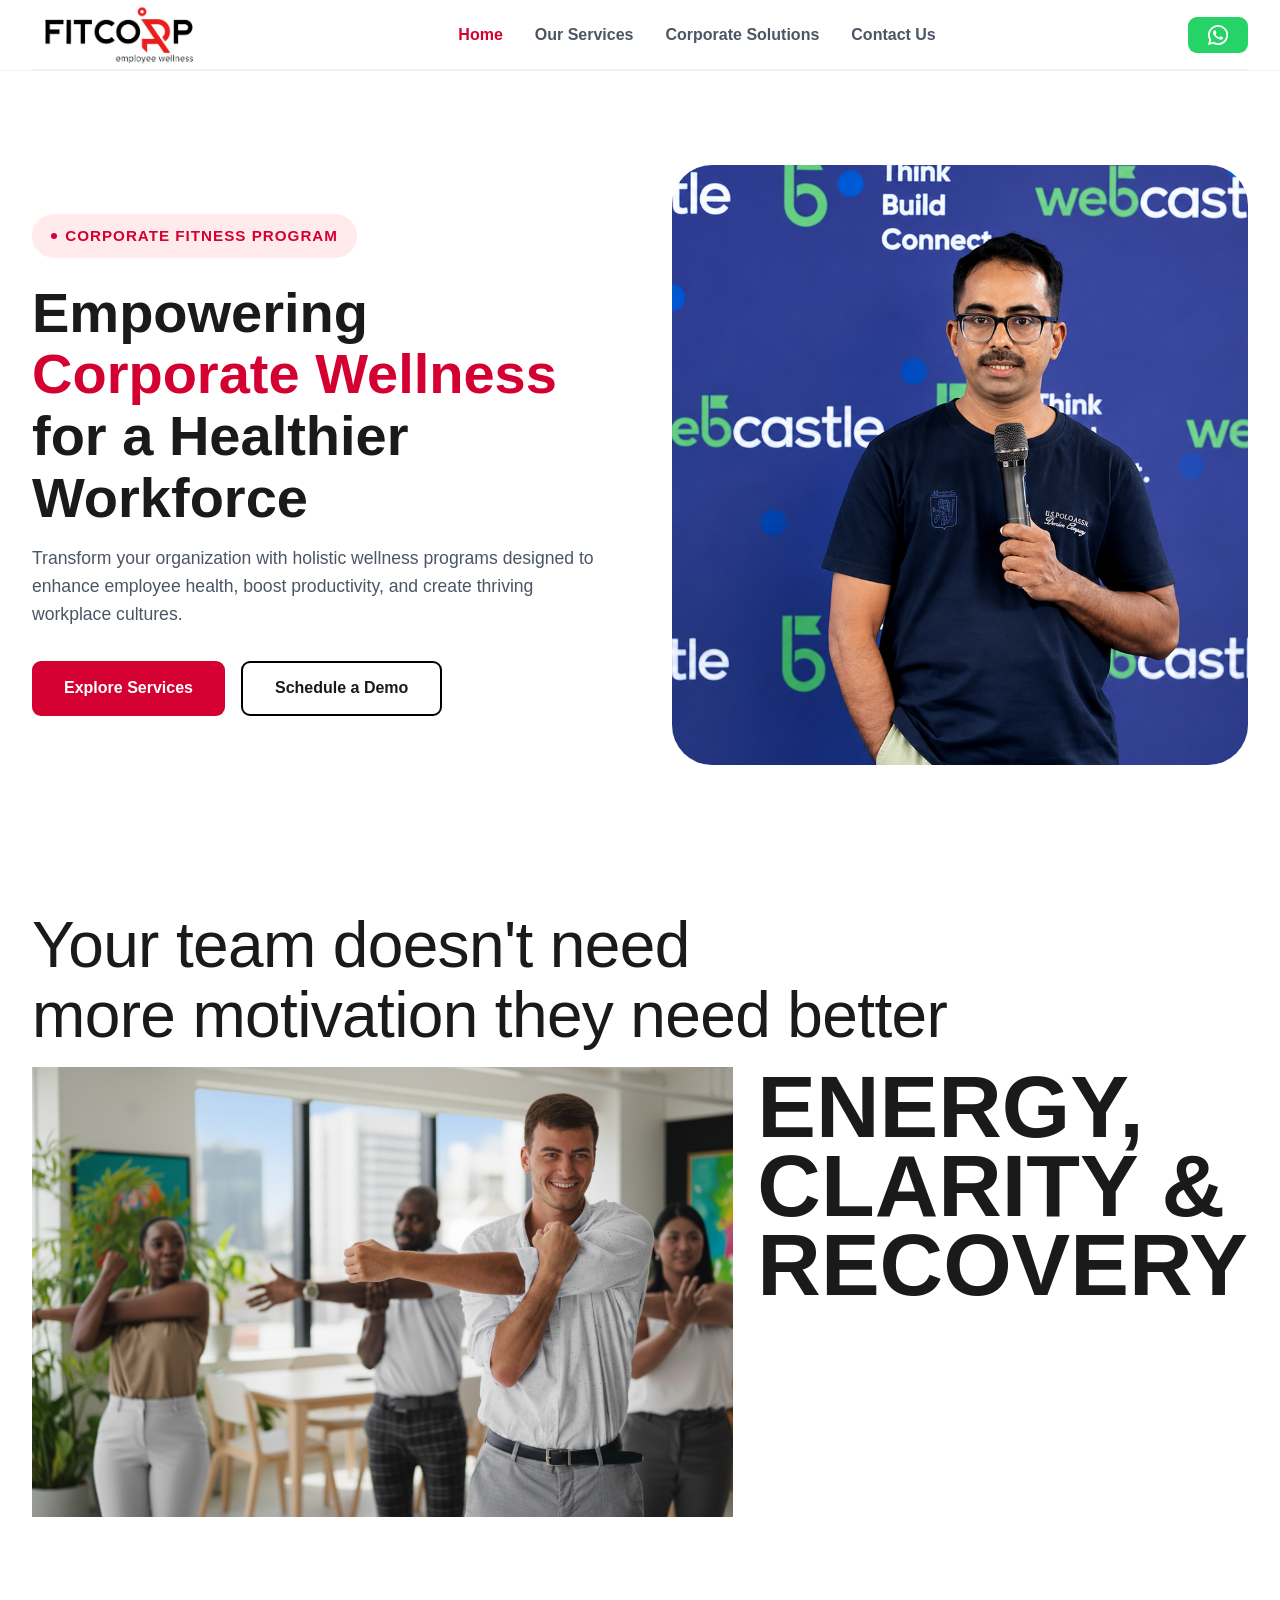
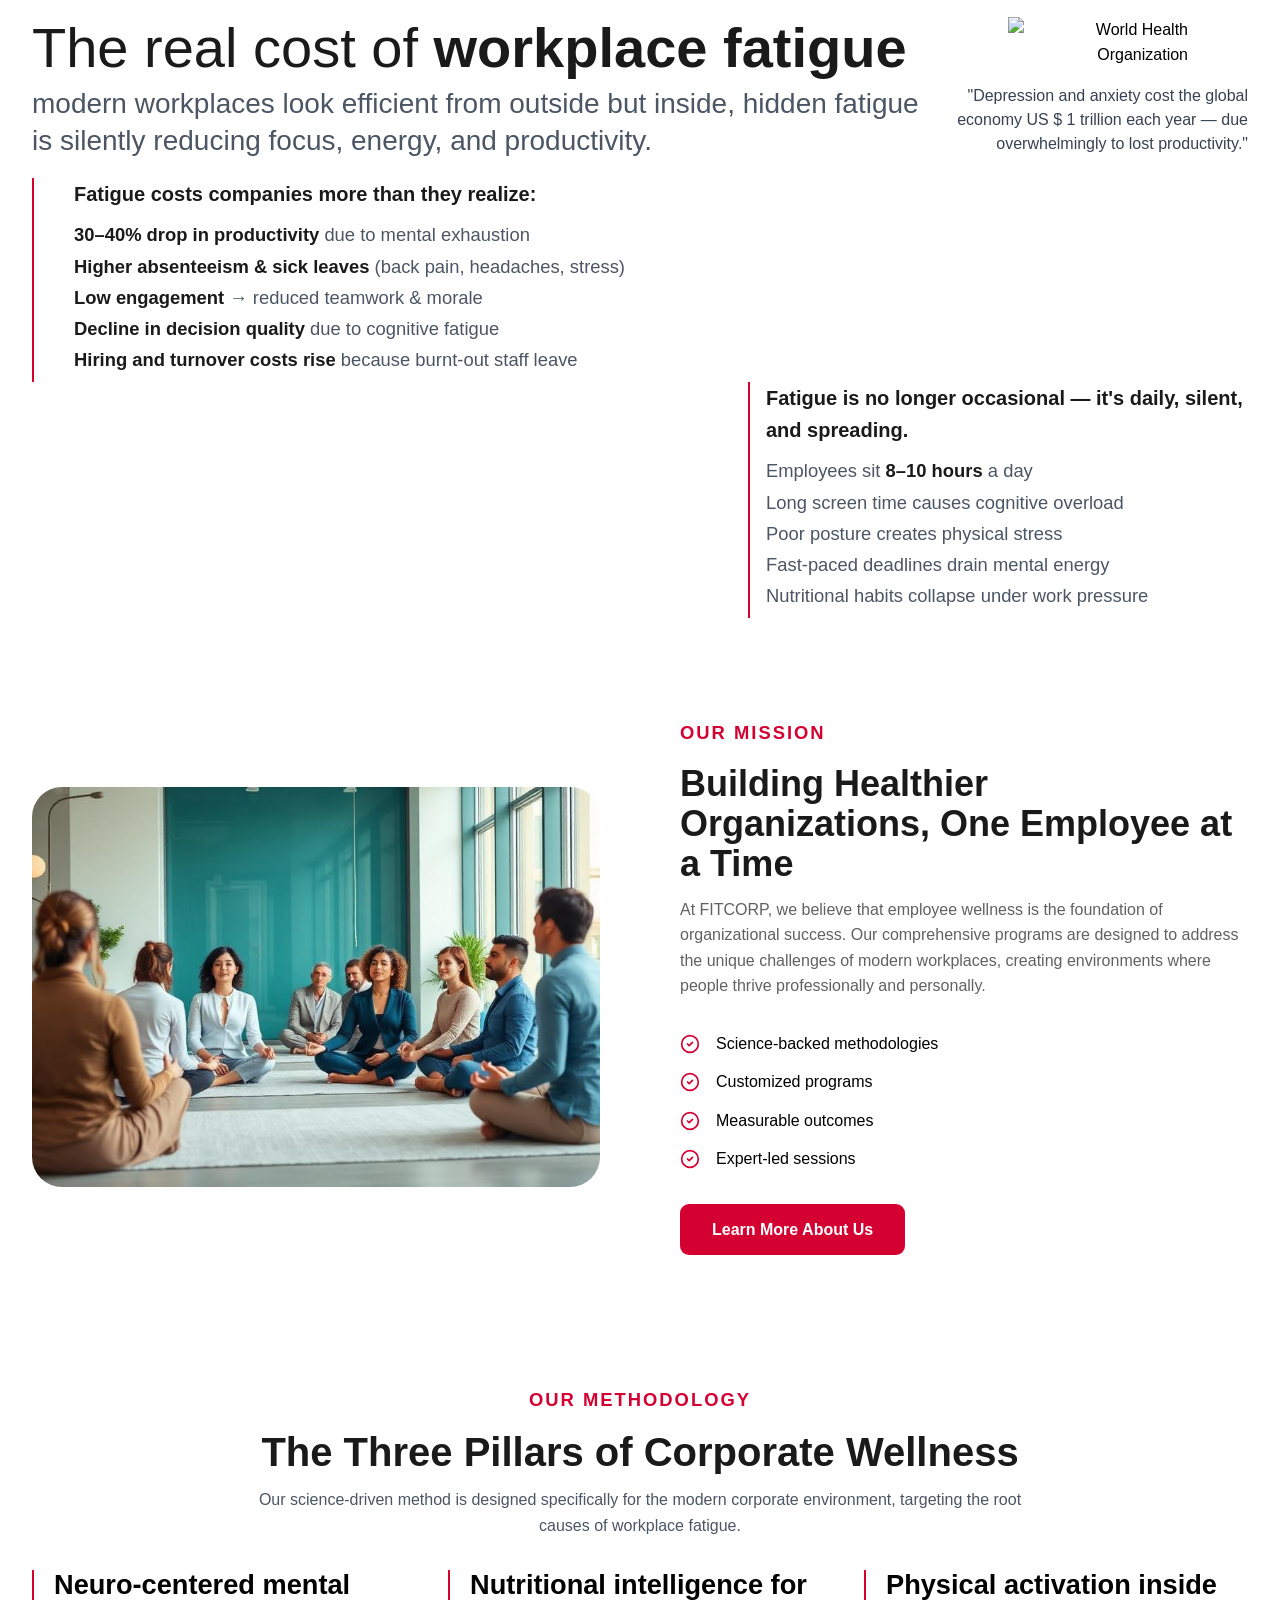
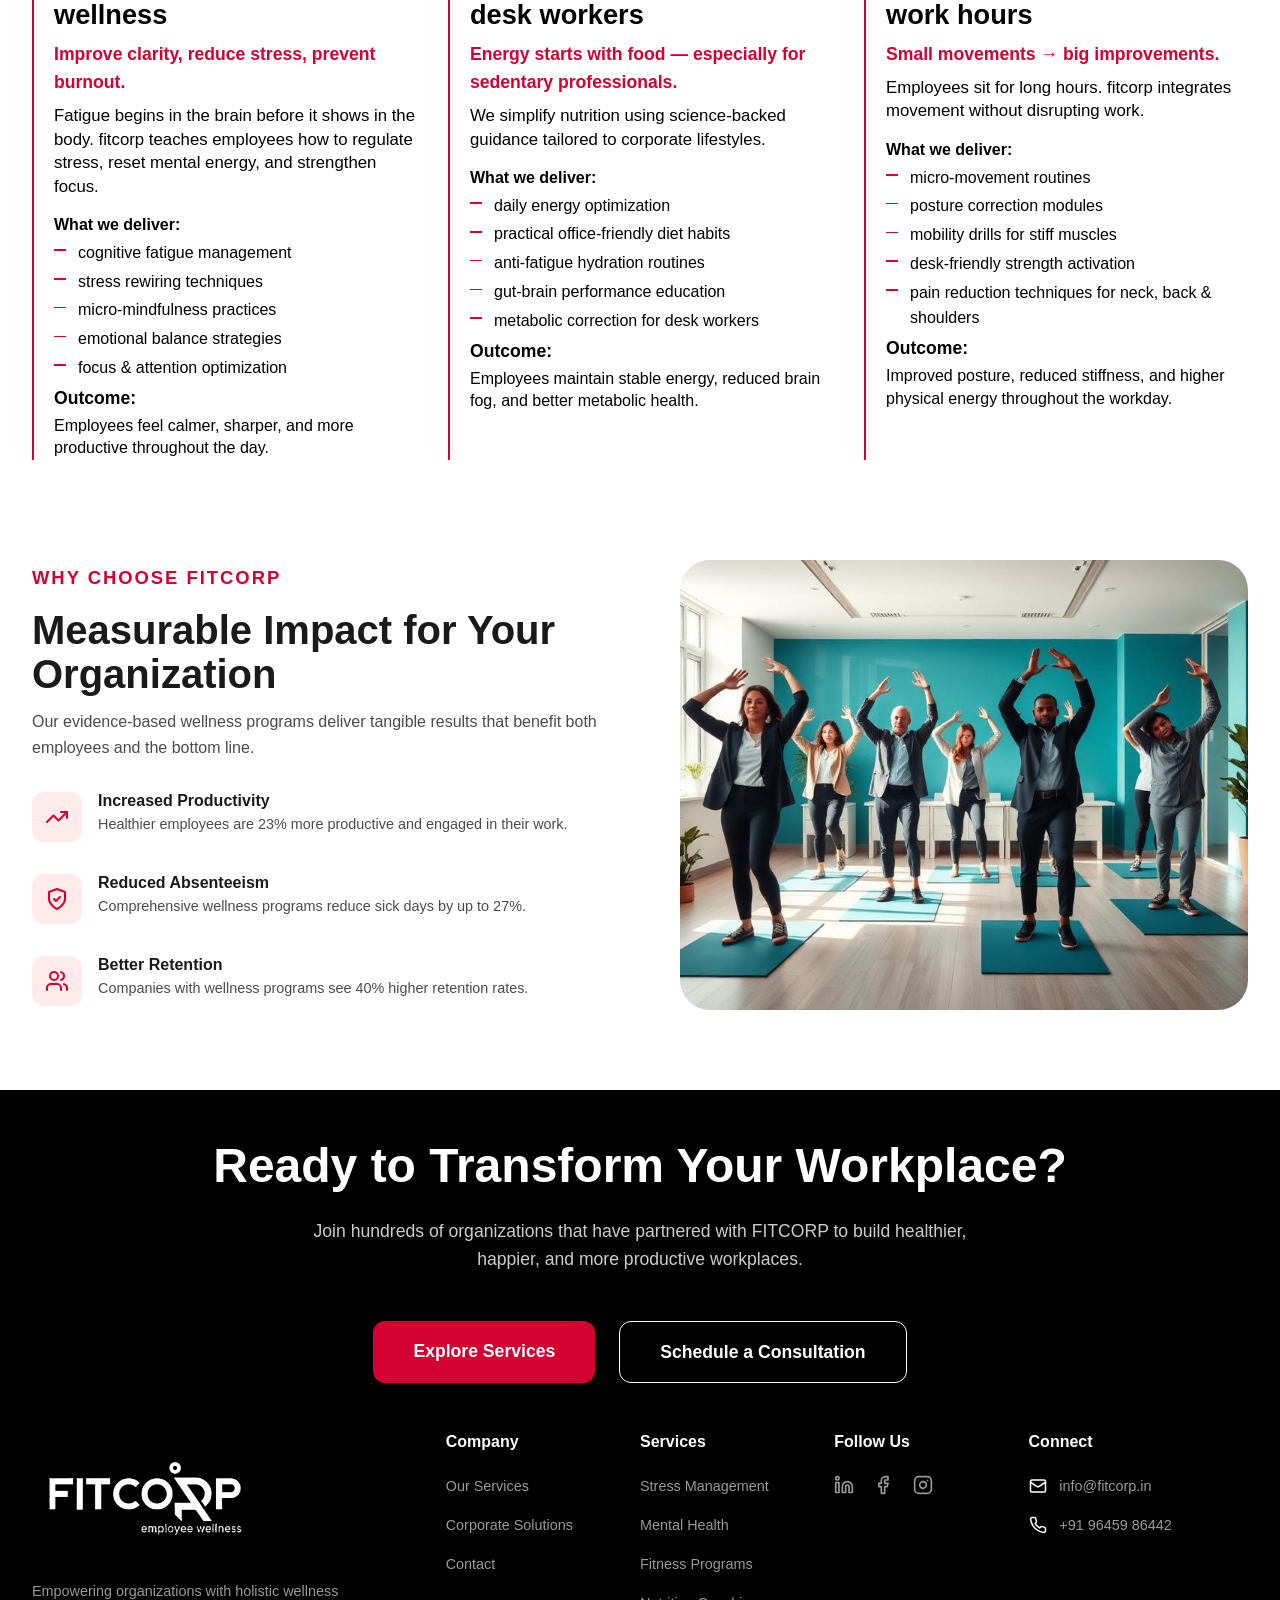
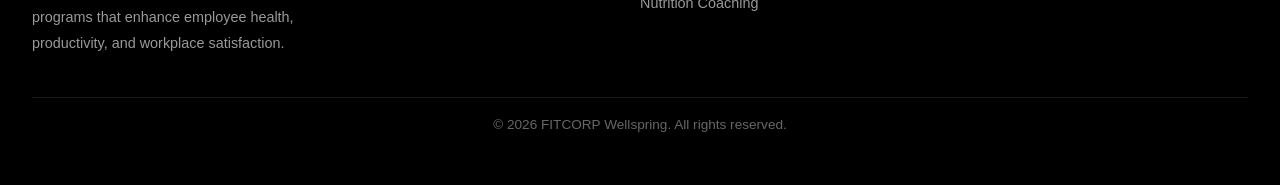
==== commit d505a2f2: "fix" ====
--- a/index.html
+++ b/index.html
@@ -76,7 +76,7 @@
               <img src="assets/slider/image5.png" class="slider-img" alt="Wellness Image 5">
             </div>
           </div>
-          <div class="floating-card" style="bottom: 40px; left: -30px;">
+          <!-- <div class="floating-card" style="bottom: 40px; left: -30px;">
             <div class="stat-icon">
               <svg xmlns="http://www.w3.org/2000/svg" width="24" height="24" viewBox="0 0 24 24" fill="none" stroke="currentColor" stroke-width="2.5" stroke-linecap="round" stroke-linejoin="round">
                 <path d="M19 14c1.49-1.46 3-3.21 3-5.5A5.5 5.5 0 0 0 16.5 3c-1.76 0-3 .5-4.5 2-1.5-1.5-2.74-2-4.5-2A5.5 5.5 0 0 0 2 8.5c0 2.3 1.5 4.05 3 5.5l7 7Z"/>
@@ -86,7 +86,7 @@
               <p style="font-size: 1.1rem; font-weight: 800; margin: 0; color: #1a1a1a; line-height: 1.2;">95%</p>
               <p style="font-size: 0.85rem; color: #4b5563; margin: 0; font-weight: 500;">Satisfaction Rate</p>
             </div>
-          </div>
+          </div> -->
         </div>
       </div>
     </div>
@@ -129,7 +129,7 @@
         </div>
         <div class="fatigue-aside">
           <div class="who-box">
-            <img src="https://upload.wikimedia.org/wikipedia/commons/thumb/c/c2/WHO_logo.svg/1200px-WHO_logo.svg.png" alt="World Health Organization" class="who-logo">
+            <img src="https://upload.wikimedia.org/wikipedia/commons/c/c2/WHO_logo.svg" alt="World Health Organization" class="who-logo">
             <p class="who-quote">
               "Depression and anxiety cost the global economy US $ 1 trillion each year — due overwhelmingly to lost productivity."
             </p>
